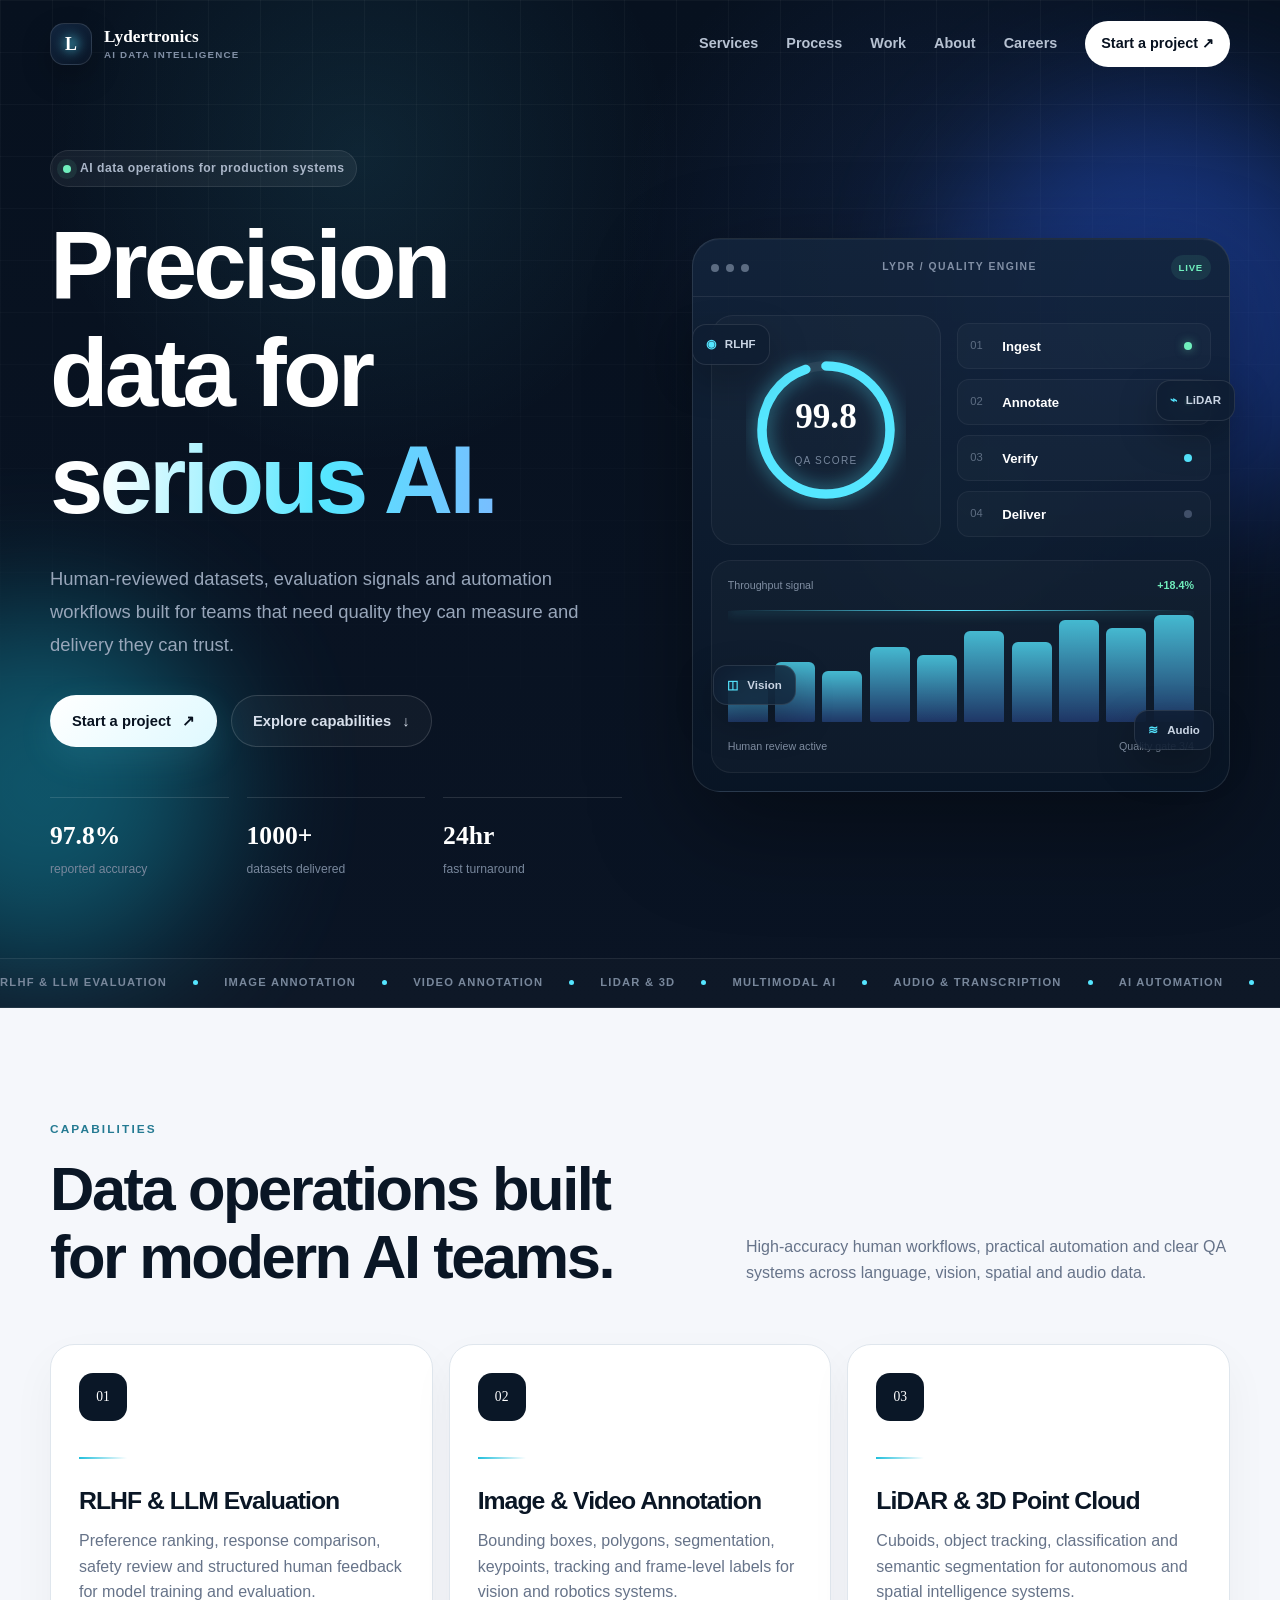
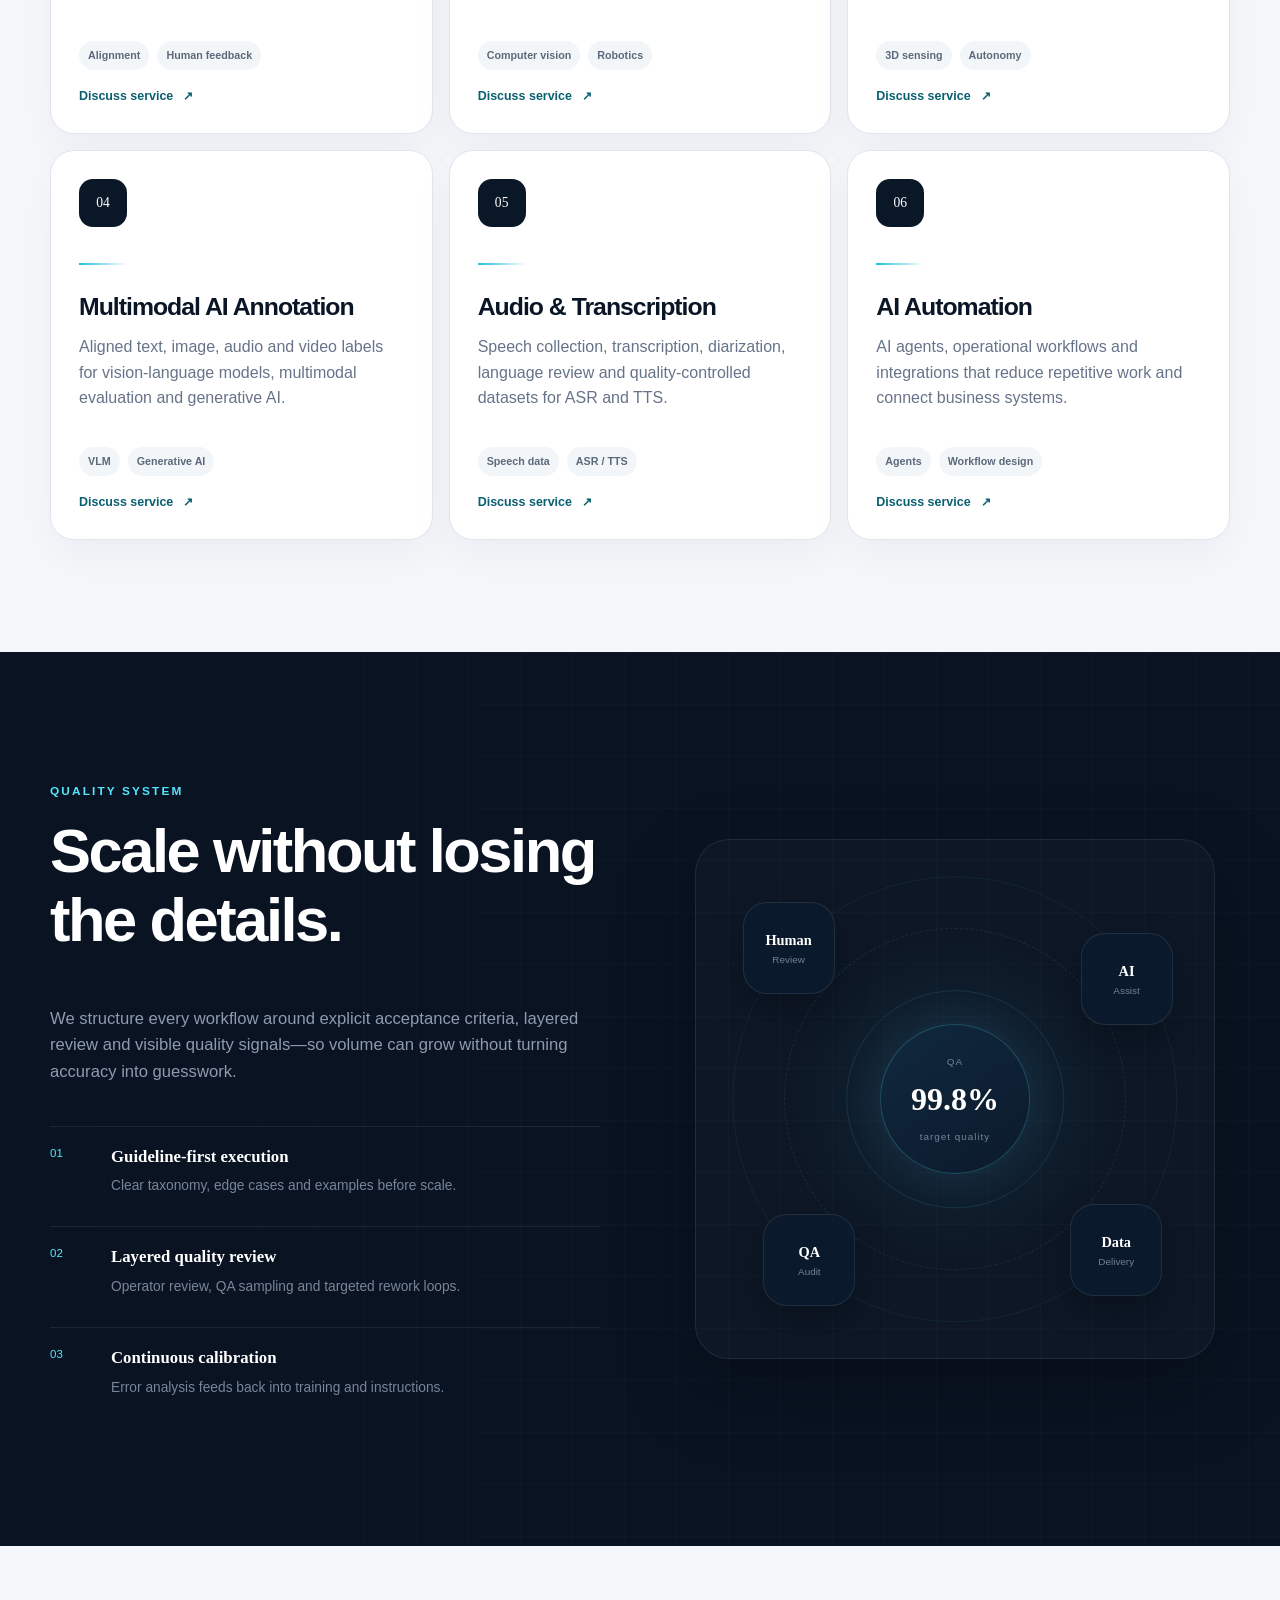
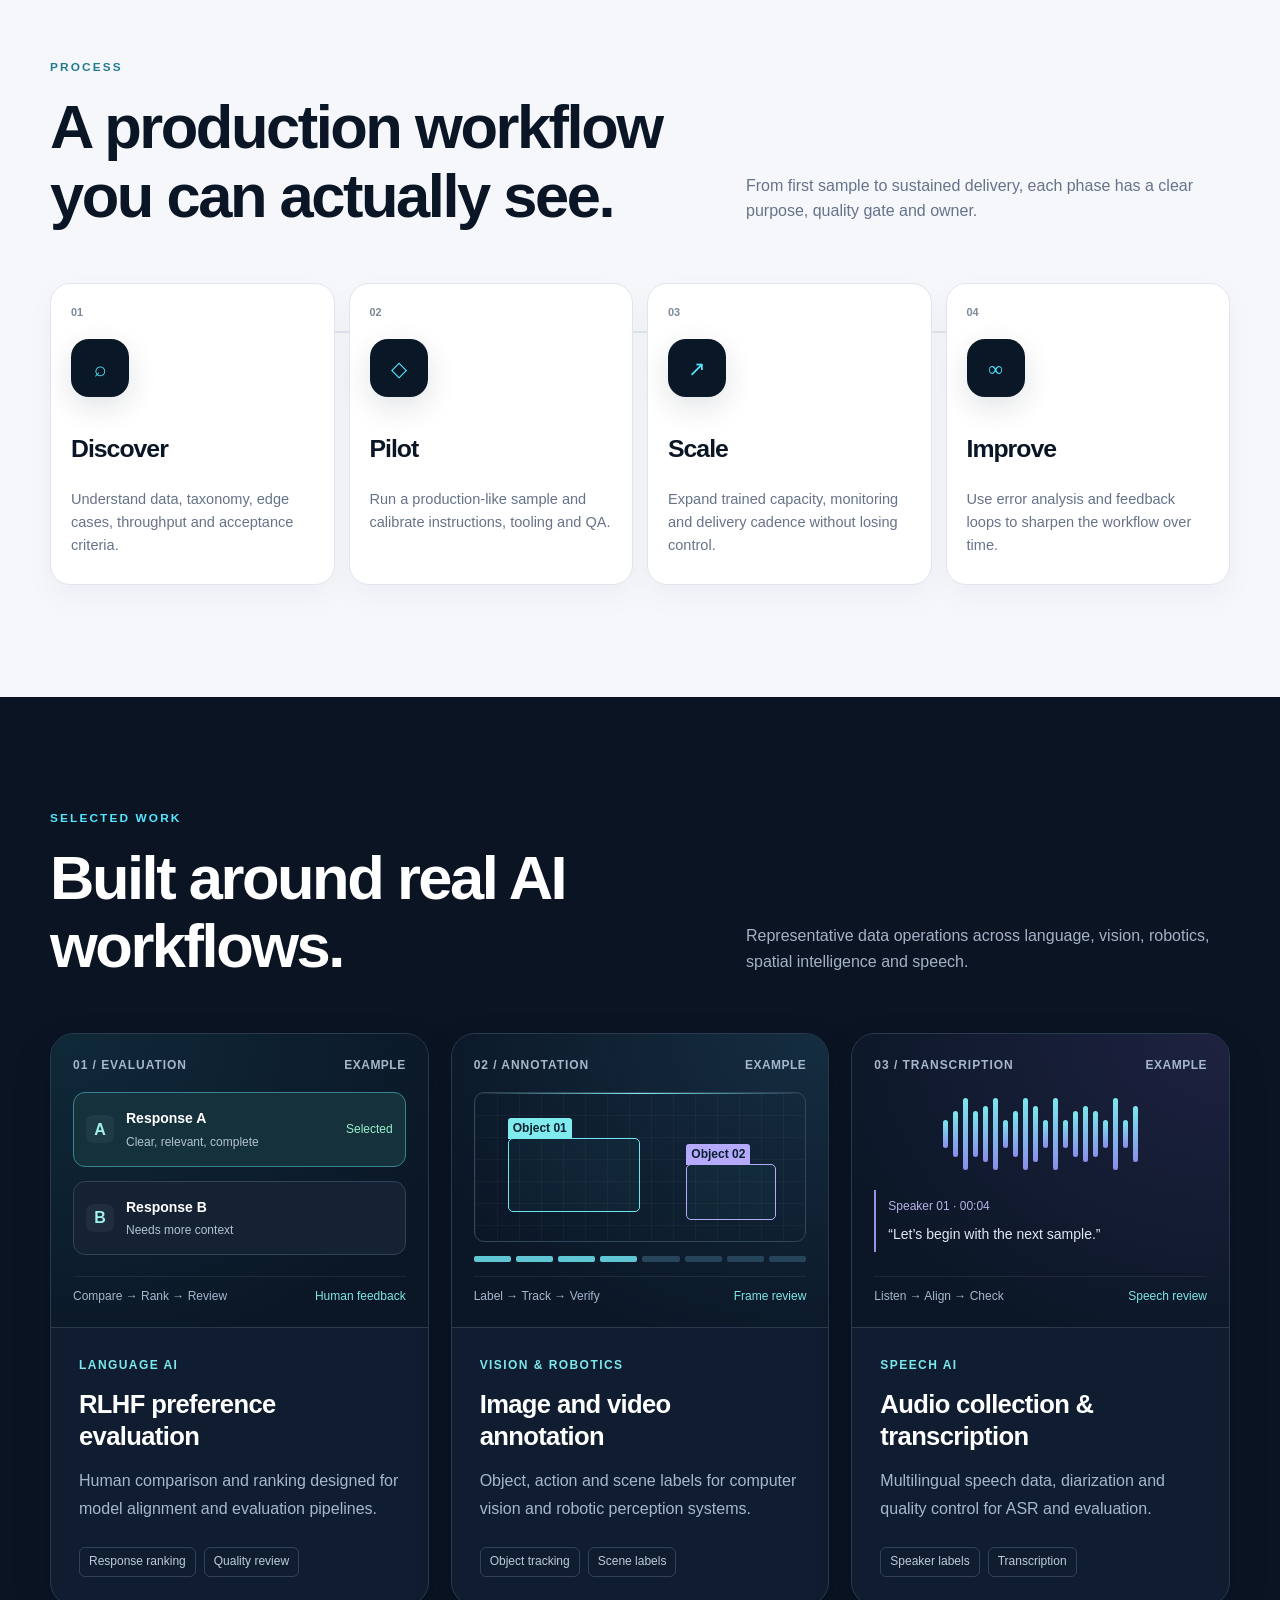
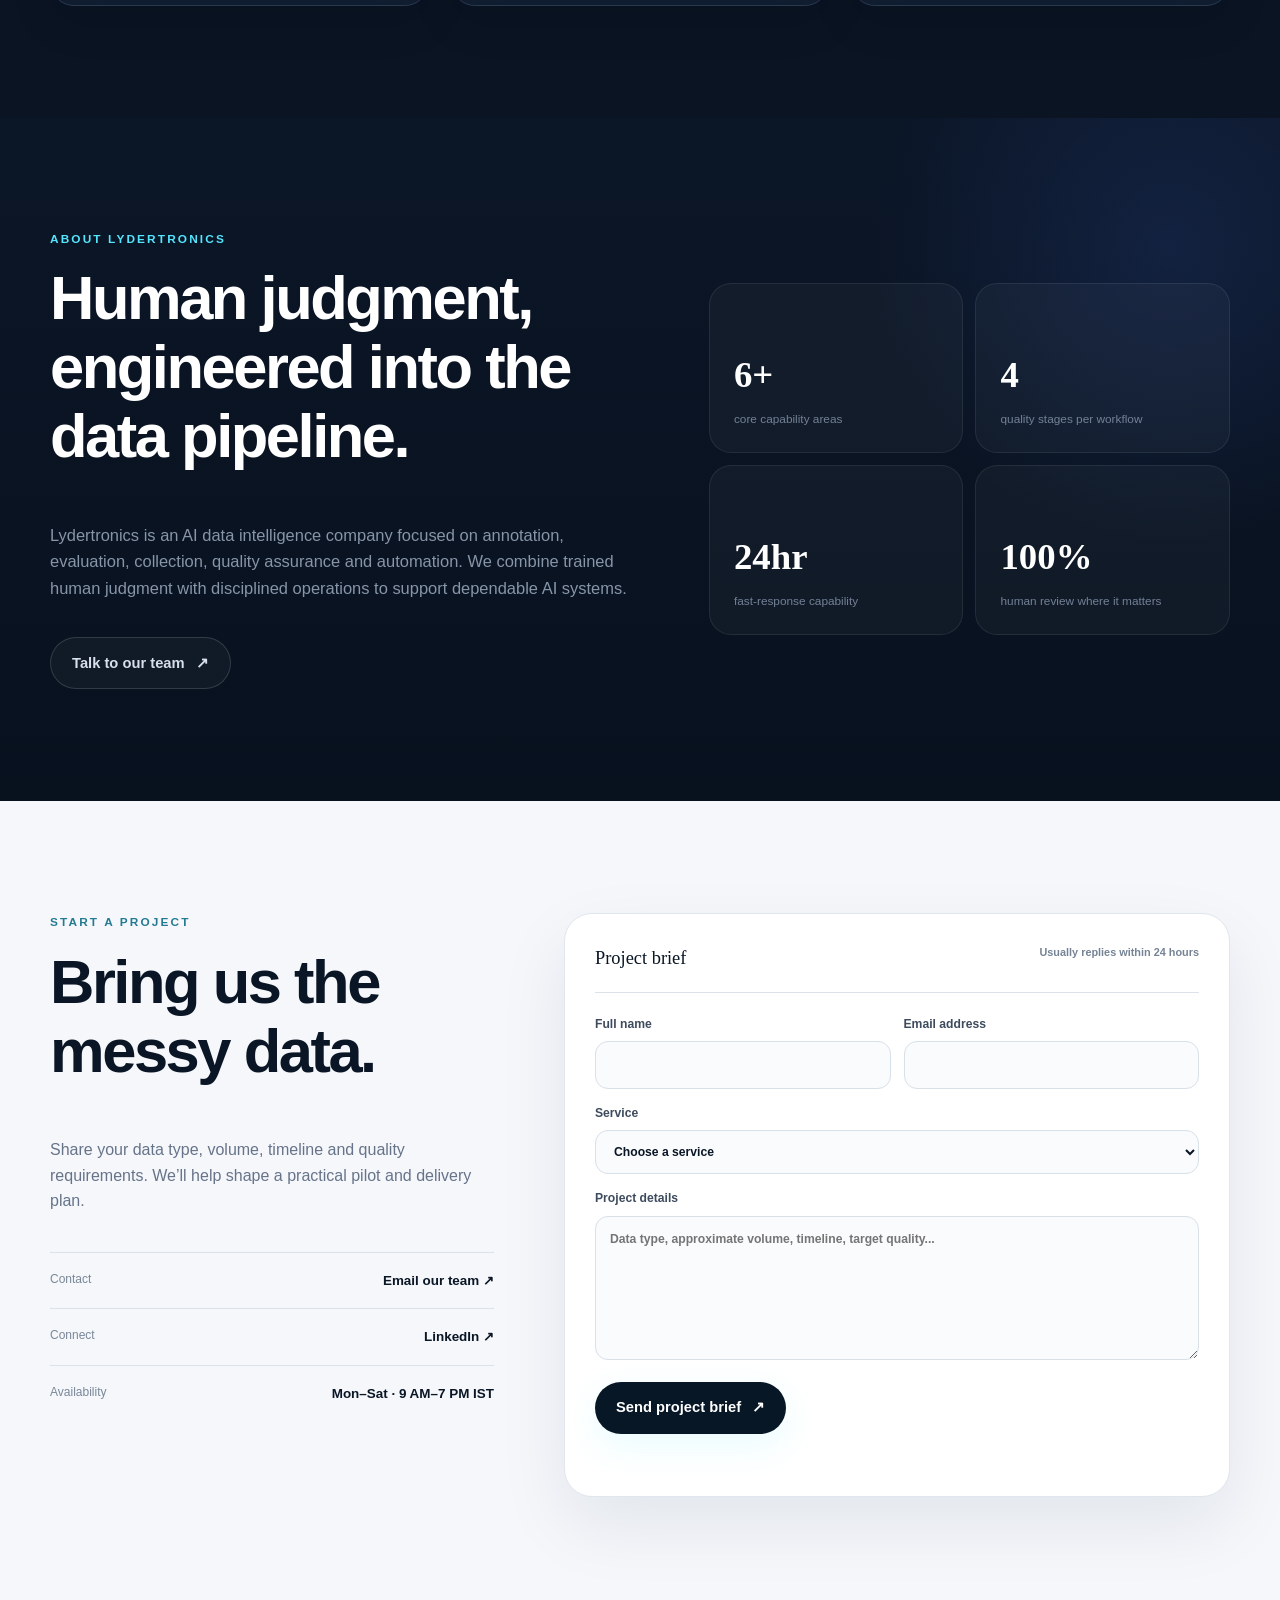
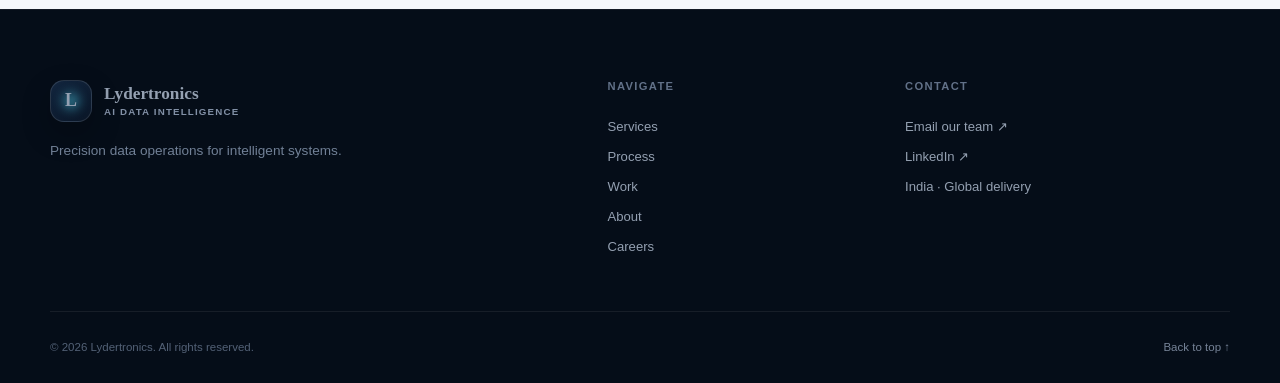
==== index.html @ decafaa6 "Refine project demonstrations, contact links, and UI motion" ====
<!DOCTYPE html>
<html lang="en">
<head>
  <meta charset="UTF-8" />
  <meta name="viewport" content="width=device-width, initial-scale=1.0" />
  <title>Lydertronics | AI Data Services & Automation</title>
  <meta name="description" content="Lydertronics delivers AI data annotation, RLHF, LiDAR, multimodal data, transcription, dataset collection and AI automation services." />
  <meta name="keywords" content="AI data annotation, RLHF, image annotation, video annotation, LiDAR annotation, multimodal AI, transcription, AI automation, Lydertronics" />
  <meta name="author" content="Lydertronics" />
  <meta name="robots" content="index, follow" />
  <meta name="theme-color" content="#07111f" />
  <link rel="canonical" href="https://lydertronicsai.com/" />
  <link rel="icon" type="image/png" href="favicon.png" />
  <link rel="stylesheet" href="style.css?v=20260906-polish" />
</head>
<body data-page="home">
  <div class="page-noise" aria-hidden="true"></div>
  <header class="site-header" id="siteHeader">
    <div class="shell nav-shell">
      <a class="brand" href="#home" aria-label="Lydertronics home">
        <span class="brand-mark"><i></i><b>L</b></span>
        <span class="brand-copy"><strong>Lydertronics</strong><small>AI Data Intelligence</small></span>
      </a>
      <button class="nav-toggle" id="navToggle" aria-label="Open navigation" aria-controls="mainNav" aria-expanded="false"><span></span><span></span></button>
      <nav class="main-nav" id="mainNav" aria-label="Primary navigation">
        <a href="#services">Services</a>
        <a href="#process">Process</a>
        <a href="#work">Work</a>
        <a href="#about">About</a>
        <a href="careers.html">Careers</a>
        <a class="nav-cta" href="#contact">Start a project <span>↗</span></a>
      </nav>
    </div>
  </header>

  <main>
    <section class="hero" id="home">
      <div class="hero-grid-bg" aria-hidden="true"></div>
      <div class="hero-orb orb-a" aria-hidden="true"></div>
      <div class="hero-orb orb-b" aria-hidden="true"></div>
      <div class="shell hero-layout">
        <div class="hero-copy reveal">
          <div class="status-pill"><span></span> AI data operations for production systems</div>
          <h1>Precision data for <em>serious AI.</em></h1>
          <p class="hero-lede">Human-reviewed datasets, evaluation signals and automation workflows built for teams that need quality they can measure and delivery they can trust.</p>
          <div class="hero-actions">
            <a class="button primary magnetic" href="#contact">Start a project <span>↗</span></a>
            <a class="button ghost" href="#services">Explore capabilities <span>↓</span></a>
          </div>
          <div class="hero-metrics">
            <div><strong data-counter="97.8" data-suffix="%">0%</strong><span>reported accuracy</span></div>
            <div><strong data-counter="1000" data-suffix="+">0+</strong><span>datasets delivered</span></div>
            <div><strong data-counter="24" data-suffix="hr">0hr</strong><span>fast turnaround</span></div>
          </div>
        </div>

        <div class="hero-stage reveal" id="heroStage" aria-label="Animated AI data workflow visualization">
          <div class="stage-glow"></div>
          <div class="data-console tilt-card">
            <div class="console-head">
              <div class="console-dots"><span></span><span></span><span></span></div>
              <span class="console-label">LYDR / QUALITY ENGINE</span>
              <span class="live-badge">LIVE</span>
            </div>
            <div class="console-body">
              <div class="quality-core">
                <div class="quality-ring">
                  <svg viewBox="0 0 120 120" aria-hidden="true">
                    <circle cx="60" cy="60" r="48" class="ring-track"></circle>
                    <circle cx="60" cy="60" r="48" class="ring-value"></circle>
                  </svg>
                  <div><strong>99.8</strong><span>QA SCORE</span></div>
                </div>
                <div class="pipeline-list">
                  <div><span>01</span><b>Ingest</b><i class="ok-dot"></i></div>
                  <div><span>02</span><b>Annotate</b><i class="ok-dot"></i></div>
                  <div><span>03</span><b>Verify</b><i class="pulse-dot"></i></div>
                  <div><span>04</span><b>Deliver</b><i></i></div>
                </div>
              </div>
              <div class="signal-panel">
                <div class="signal-top"><span>Throughput signal</span><b>+18.4%</b></div>
                <div class="signal-chart" aria-hidden="true">
                  <span style="--h:38%"></span><span style="--h:54%"></span><span style="--h:46%"></span><span style="--h:67%"></span><span style="--h:60%"></span><span style="--h:82%"></span><span style="--h:72%"></span><span style="--h:91%"></span><span style="--h:84%"></span><span style="--h:96%"></span>
                  <div class="scan-line"></div>
                </div>
                <div class="signal-foot"><span>Human review active</span><span>Quality gate 3/4</span></div>
              </div>
            </div>
          </div>
          <div class="float-chip chip-1"><span>◉</span> RLHF</div>
          <div class="float-chip chip-2"><span>⌁</span> LiDAR</div>
          <div class="float-chip chip-3"><span>◫</span> Vision</div>
          <div class="float-chip chip-4"><span>≋</span> Audio</div>
        </div>
      </div>

      <div class="ticker-wrap" aria-label="Capabilities">
        <div class="ticker-track">
          <span>RLHF & LLM Evaluation</span><i></i><span>Image Annotation</span><i></i><span>Video Annotation</span><i></i><span>LiDAR & 3D</span><i></i><span>Multimodal AI</span><i></i><span>Audio & Transcription</span><i></i><span>AI Automation</span><i></i>
          <span>RLHF & LLM Evaluation</span><i></i><span>Image Annotation</span><i></i><span>Video Annotation</span><i></i><span>LiDAR & 3D</span><i></i><span>Multimodal AI</span><i></i><span>Audio & Transcription</span><i></i><span>AI Automation</span><i></i>
        </div>
      </div>
    </section>

    <section class="section light-section" id="services">
      <div class="shell">
        <div class="section-head reveal">
          <div><p class="eyebrow">CAPABILITIES</p><h2>Data operations built for modern AI teams.</h2></div>
          <p>High-accuracy human workflows, practical automation and clear QA systems across language, vision, spatial and audio data.</p>
        </div>
        <div class="service-grid">
          <article class="service-card reveal"><div class="service-icon">01</div><div class="service-line"></div><h3>RLHF & LLM Evaluation</h3><p>Preference ranking, response comparison, safety review and structured human feedback for model training and evaluation.</p><div class="tags"><span>Alignment</span><span>Human feedback</span></div><a href="#contact" aria-label="Ask about RLHF">Discuss service <b>↗</b></a></article>
          <article class="service-card reveal"><div class="service-icon">02</div><div class="service-line"></div><h3>Image & Video Annotation</h3><p>Bounding boxes, polygons, segmentation, keypoints, tracking and frame-level labels for vision and robotics systems.</p><div class="tags"><span>Computer vision</span><span>Robotics</span></div><a href="#contact" aria-label="Ask about image and video annotation">Discuss service <b>↗</b></a></article>
          <article class="service-card reveal"><div class="service-icon">03</div><div class="service-line"></div><h3>LiDAR & 3D Point Cloud</h3><p>Cuboids, object tracking, classification and semantic segmentation for autonomous and spatial intelligence systems.</p><div class="tags"><span>3D sensing</span><span>Autonomy</span></div><a href="#contact" aria-label="Ask about LiDAR">Discuss service <b>↗</b></a></article>
          <article class="service-card reveal"><div class="service-icon">04</div><div class="service-line"></div><h3>Multimodal AI Annotation</h3><p>Aligned text, image, audio and video labels for vision-language models, multimodal evaluation and generative AI.</p><div class="tags"><span>VLM</span><span>Generative AI</span></div><a href="#contact" aria-label="Ask about multimodal AI">Discuss service <b>↗</b></a></article>
          <article class="service-card reveal"><div class="service-icon">05</div><div class="service-line"></div><h3>Audio & Transcription</h3><p>Speech collection, transcription, diarization, language review and quality-controlled datasets for ASR and TTS.</p><div class="tags"><span>Speech data</span><span>ASR / TTS</span></div><a href="#contact" aria-label="Ask about audio and transcription">Discuss service <b>↗</b></a></article>
          <article class="service-card reveal"><div class="service-icon">06</div><div class="service-line"></div><h3>AI Automation</h3><p>AI agents, operational workflows and integrations that reduce repetitive work and connect business systems.</p><div class="tags"><span>Agents</span><span>Workflow design</span></div><a href="#contact" aria-label="Ask about AI automation">Discuss service <b>↗</b></a></article>
        </div>
      </div>
    </section>

    <section class="section dark-section performance-section">
      <div class="performance-grid-bg" aria-hidden="true"></div>
      <div class="shell performance-grid">
        <div class="performance-copy reveal">
          <p class="eyebrow light">QUALITY SYSTEM</p>
          <h2>Scale without losing the details.</h2>
          <p>We structure every workflow around explicit acceptance criteria, layered review and visible quality signals—so volume can grow without turning accuracy into guesswork.</p>
          <div class="quality-points">
            <div><span>01</span><strong>Guideline-first execution</strong><p>Clear taxonomy, edge cases and examples before scale.</p></div>
            <div><span>02</span><strong>Layered quality review</strong><p>Operator review, QA sampling and targeted rework loops.</p></div>
            <div><span>03</span><strong>Continuous calibration</strong><p>Error analysis feeds back into training and instructions.</p></div>
          </div>
        </div>
        <div class="performance-visual reveal">
          <div class="orbit-ui tilt-card">
            <div class="orbit-ring ring-1"></div><div class="orbit-ring ring-2"></div><div class="orbit-ring ring-3"></div>
            <div class="orbit-core"><span>QA</span><strong>99.8%</strong><small>target quality</small></div>
            <div class="orbit-node node-a"><b>Human</b><span>Review</span></div>
            <div class="orbit-node node-b"><b>AI</b><span>Assist</span></div>
            <div class="orbit-node node-c"><b>QA</b><span>Audit</span></div>
            <div class="orbit-node node-d"><b>Data</b><span>Delivery</span></div>
          </div>
        </div>
      </div>
    </section>

    <section class="section light-section" id="process">
      <div class="shell">
        <div class="section-head reveal">
          <div><p class="eyebrow">PROCESS</p><h2>A production workflow you can actually see.</h2></div>
          <p>From first sample to sustained delivery, each phase has a clear purpose, quality gate and owner.</p>
        </div>
        <div class="process-wrap">
          <div class="process-progress" aria-hidden="true"><span id="processFill"></span></div>
          <div class="process-cards">
            <article class="process-card reveal"><span class="process-num">01</span><div class="process-icon">⌕</div><h3>Discover</h3><p>Understand data, taxonomy, edge cases, throughput and acceptance criteria.</p></article>
            <article class="process-card reveal"><span class="process-num">02</span><div class="process-icon">◇</div><h3>Pilot</h3><p>Run a production-like sample and calibrate instructions, tooling and QA.</p></article>
            <article class="process-card reveal"><span class="process-num">03</span><div class="process-icon">↗</div><h3>Scale</h3><p>Expand trained capacity, monitoring and delivery cadence without losing control.</p></article>
            <article class="process-card reveal"><span class="process-num">04</span><div class="process-icon">∞</div><h3>Improve</h3><p>Use error analysis and feedback loops to sharpen the workflow over time.</p></article>
          </div>
        </div>
      </div>
    </section>

    <section class="section work-section" id="work">
      <div class="shell">
        <div class="section-head reveal">
          <div><p class="eyebrow light">SELECTED WORK</p><h2>Built around real AI workflows.</h2></div>
          <p>Representative data operations across language, vision, robotics, spatial intelligence and speech.</p>
        </div>
        <div class="work-grid">
          <article class="work-card reveal">
            <div class="work-visual visual-rlhf" role="img" aria-label="Example evaluation comparing two model responses for clarity and relevance">
              <div class="demo-head"><span>01 / EVALUATION</span><span>EXAMPLE</span></div>
              <div class="evaluation-row"><span class="response-id">A</span><div><strong>Response A</strong><span>Clear, relevant, complete</span></div><span class="review-choice">Selected</span></div>
              <div class="evaluation-row secondary"><span class="response-id">B</span><div><strong>Response B</strong><span>Needs more context</span></div></div>
              <div class="demo-foot"><span>Compare → Rank → Review</span><span class="demo-accent">Human feedback</span></div>
            </div>
            <div class="work-copy"><span>LANGUAGE AI</span><h3>RLHF preference evaluation</h3><p>Human comparison and ranking designed for model alignment and evaluation pipelines.</p><div class="work-tags"><span>Response ranking</span><span>Quality review</span></div></div>
          </article>
          <article class="work-card reveal">
            <div class="work-visual visual-vision" role="img" aria-label="Example annotation interface with object regions, a frame timeline, and reviewed labels">
              <div class="demo-head"><span>02 / ANNOTATION</span><span>EXAMPLE</span></div>
              <div class="annotation-canvas"><div class="vision-box vb1"><span>Object 01</span></div><div class="vision-box vb2"><span>Object 02</span></div><div class="vision-scan"></div></div>
              <div class="frame-timeline" aria-hidden="true"><i></i><i></i><i></i><i></i><i></i><i></i><i></i><i></i></div>
              <div class="demo-foot"><span>Label → Track → Verify</span><span class="demo-accent">Frame review</span></div>
            </div>
            <div class="work-copy"><span>VISION &amp; ROBOTICS</span><h3>Image and video annotation</h3><p>Object, action and scene labels for computer vision and robotic perception systems.</p><div class="work-tags"><span>Object tracking</span><span>Scene labels</span></div></div>
          </article>
          <article class="work-card reveal">
            <div class="work-visual visual-audio" role="img" aria-label="Example speech waveform aligned with a speaker transcript">
              <div class="demo-head"><span>03 / TRANSCRIPTION</span><span>EXAMPLE</span></div>
              <div class="audio-bars" aria-hidden="true"><i></i><i></i><i></i><i></i><i></i><i></i><i></i><i></i><i></i><i></i><i></i><i></i><i></i><i></i><i></i><i></i><i></i><i></i><i></i><i></i></div>
              <div class="transcript-line"><span>Speaker 01 · 00:04</span><p>“Let’s begin with the next sample.”</p></div>
              <div class="demo-foot"><span>Listen → Align → Check</span><span class="demo-accent">Speech review</span></div>
            </div>
            <div class="work-copy"><span>SPEECH AI</span><h3>Audio collection &amp; transcription</h3><p>Multilingual speech data, diarization and quality control for ASR and evaluation.</p><div class="work-tags"><span>Speaker labels</span><span>Transcription</span></div></div>
          </article>
        </div>
      </div>
    </section>

    <section class="section about-section" id="about">
      <div class="about-glow" aria-hidden="true"></div>
      <div class="shell about-grid">
        <div class="about-copy reveal">
          <p class="eyebrow light">ABOUT LYDERTRONICS</p>
          <h2>Human judgment, engineered into the data pipeline.</h2>
          <p>Lydertronics is an AI data intelligence company focused on annotation, evaluation, collection, quality assurance and automation. We combine trained human judgment with disciplined operations to support dependable AI systems.</p>
          <a class="button ghost light-ghost" href="#contact">Talk to our team <span>↗</span></a>
        </div>
        <div class="about-stats reveal">
          <div><strong data-counter="6" data-suffix="+">0+</strong><span>core capability areas</span></div>
          <div><strong data-counter="4" data-suffix="">0</strong><span>quality stages per workflow</span></div>
          <div><strong data-counter="24" data-suffix="hr">0hr</strong><span>fast-response capability</span></div>
          <div><strong data-counter="100" data-suffix="%">0%</strong><span>human review where it matters</span></div>
        </div>
      </div>
    </section>

    <section class="section contact-section" id="contact">
      <div class="shell contact-grid">
        <div class="contact-copy reveal">
          <p class="eyebrow">START A PROJECT</p>
          <h2>Bring us the messy data.</h2>
          <p>Share your data type, volume, timeline and quality requirements. We’ll help shape a practical pilot and delivery plan.</p>
          <div class="contact-list">
            <a href="mailto:lydertronicsai@trainbot.in"><span>Contact</span><strong>Email our team ↗</strong></a>
            <a href="https://www.linkedin.com/company/lydertronics-ai/" target="_blank" rel="noopener noreferrer"><span>Connect</span><strong>LinkedIn ↗</strong></a>
            <div><span>Availability</span><strong>Mon–Sat · 9 AM–7 PM IST</strong></div>
          </div>
        </div>
        <form class="contact-form reveal" id="contactForm" novalidate>
          <div class="form-head"><span>Project brief</span><b>Usually replies within 24 hours</b></div>
          <div class="form-row"><label>Full name<input id="fname" name="name" type="text" autocomplete="name" required /></label><label>Email address<input id="femail" name="email" type="email" autocomplete="email" required /></label></div>
          <label>Service<select id="fservice" name="service" required><option value="">Choose a service</option><option>RLHF / LLM Evaluation</option><option>Image & Video Annotation</option><option>LiDAR & 3D Point Cloud</option><option>Multimodal AI Annotation</option><option>Audio / Transcription / Data Collection</option><option>AI Automation</option><option>Other</option></select></label>
          <label>Project details<textarea id="fmsg" name="message" rows="6" placeholder="Data type, approximate volume, timeline, target quality..." required></textarea></label>
          <button class="button primary submit-button magnetic" type="submit">Send project brief <span>↗</span></button>
          <p class="form-status" id="formStatus" role="status" aria-live="polite"></p>
        </form>
      </div>
    </section>
  </main>

  <footer class="site-footer">
    <div class="shell footer-grid">
      <div><a class="brand footer-brand" href="#home"><span class="brand-mark"><i></i><b>L</b></span><span class="brand-copy"><strong>Lydertronics</strong><small>AI Data Intelligence</small></span></a><p>Precision data operations for intelligent systems.</p></div>
      <div><h4>Navigate</h4><a href="#services">Services</a><a href="#process">Process</a><a href="#work">Work</a><a href="#about">About</a><a href="careers.html">Careers</a></div>
      <div><h4>Contact</h4><a href="mailto:lydertronicsai@trainbot.in">Email our team ↗</a><a href="https://www.linkedin.com/company/lydertronics-ai/" target="_blank" rel="noopener noreferrer">LinkedIn ↗</a><span>India · Global delivery</span></div>
    </div>
    <div class="shell footer-bottom"><span>© <span data-year></span> Lydertronics. All rights reserved.</span><a href="#home">Back to top ↑</a></div>
  </footer>

  <script src="script.js?v=20260906-polish"></script>
</body>
</html>
---- style.css ----
:root{
  --bg:#07111f;
  --bg-2:#0b1627;
  --panel:#0f1d31;
  --panel-2:#13243b;
  --paper:#f5f7fb;
  --paper-2:#eef2f7;
  --ink:#0a1625;
  --muted:#667389;
  --line:#dbe2ea;
  --white:#fff;
  --cyan:#55e6ff;
  --cyan-2:#21bfdc;
  --violet:#8c7bff;
  --green:#70efbd;
  --blue:#4a7dff;
  --bookman:"Bookman Old Style","URW Bookman","Bookman Antiqua",Georgia,serif;
  --sans:Inter,ui-sans-serif,-apple-system,BlinkMacSystemFont,"Segoe UI",Roboto,Helvetica,Arial,sans-serif;
  --radius:28px;
  --shadow:0 30px 80px rgba(1,8,20,.16);
}
*{box-sizing:border-box}
html{scroll-behavior:smooth}
body{margin:0;background:var(--bg);color:var(--white);font-family:var(--sans);line-height:1.6;-webkit-font-smoothing:antialiased;overflow-x:hidden}
a{color:inherit}button,input,select,textarea{font:inherit}.shell{width:min(1180px,calc(100% - 40px));margin:auto}.section{padding:112px 0;position:relative}.page-noise{position:fixed;inset:0;pointer-events:none;z-index:9999;opacity:.025;background-image:url("data:image/svg+xml,%3Csvg viewBox='0 0 180 180' xmlns='http://www.w3.org/2000/svg'%3E%3Cfilter id='n'%3E%3CfeTurbulence type='fractalNoise' baseFrequency='.9' numOctaves='2' stitchTiles='stitch'/%3E%3C/filter%3E%3Crect width='100%25' height='100%25' filter='url(%23n)' opacity='.55'/%3E%3C/svg%3E")}
h1,h2,h3,h4,p{margin-top:0}h1,h2,h3,h4{font-family:var(--sans);font-weight:700;letter-spacing:-.04em;line-height:1.12}h1{font-size:clamp(3.8rem,7.5vw,7.3rem)}h2{font-size:clamp(2.6rem,4.8vw,5rem)}h3{font-size:1.55rem}.eyebrow{margin:0 0 16px;color:#247a92;font-size:.74rem;font-weight:800;letter-spacing:.18em;text-transform:uppercase}.eyebrow.light{color:var(--cyan)}
.site-header{position:fixed;inset:0 0 auto;z-index:100;padding:15px 0;transition:.3s ease}.site-header.scrolled{padding:9px 0;background:rgba(5,13,25,.72);backdrop-filter:blur(20px);border-bottom:1px solid rgba(255,255,255,.08);box-shadow:0 14px 45px rgba(0,0,0,.18)}.nav-shell{min-height:58px;display:flex;align-items:center;justify-content:space-between;gap:24px}.brand{display:inline-flex;align-items:center;gap:12px;text-decoration:none}.brand-mark{position:relative;width:42px;height:42px;display:grid;place-items:center;border-radius:14px;background:linear-gradient(145deg,#12253e,#0a1627);border:1px solid rgba(255,255,255,.12);box-shadow:0 12px 30px rgba(0,0,0,.24);overflow:hidden}.brand-mark i{position:absolute;width:28px;height:28px;border-radius:50%;background:radial-gradient(circle,var(--cyan),transparent 65%);filter:blur(5px);opacity:.55}.brand-mark b{position:relative;font-family:var(--bookman);font-size:1.12rem}.brand-copy{display:flex;flex-direction:column;line-height:1}.brand-copy strong{font-family:var(--bookman);font-size:1.08rem}.brand-copy small{margin-top:5px;color:#8290a6;font-size:.61rem;font-weight:700;letter-spacing:.12em;text-transform:uppercase}.main-nav{display:flex;align-items:center;gap:28px}.main-nav a{text-decoration:none;color:#b7c2d2;font-size:.9rem;font-weight:700;transition:.2s}.main-nav a:hover{color:#fff}.main-nav .nav-cta{padding:11px 16px;border-radius:999px;background:#fff;color:#07111f}.main-nav .nav-cta:hover{background:var(--cyan);color:#07111f}.nav-toggle{display:none;border:0;background:transparent;width:44px;height:44px;padding:10px}.nav-toggle span{display:block;height:2px;background:#fff;margin:7px 0;border-radius:2px;transition:.2s}
.hero{position:relative;min-height:100vh;padding:150px 0 0;display:flex;flex-direction:column;justify-content:center;overflow:hidden;background:radial-gradient(circle at 75% 24%,rgba(74,125,255,.12),transparent 28%),radial-gradient(circle at 28% 15%,rgba(85,230,255,.09),transparent 25%),linear-gradient(180deg,#07111f 0%,#0a1424 100%)}.hero-grid-bg,.performance-grid-bg{position:absolute;inset:0;background-image:linear-gradient(rgba(255,255,255,.035) 1px,transparent 1px),linear-gradient(90deg,rgba(255,255,255,.035) 1px,transparent 1px);background-size:52px 52px;mask-image:linear-gradient(to bottom,black,transparent 82%);animation:gridDrift 22s linear infinite}.hero-orb{position:absolute;border-radius:50%;filter:blur(70px);opacity:.38;animation:orbFloat 11s ease-in-out infinite alternate}.orb-a{width:420px;height:420px;background:#2d64ff;right:-100px;top:10%}.orb-b{width:360px;height:360px;background:#18bedb;left:-140px;bottom:4%;animation-delay:-4s}.hero-layout{position:relative;z-index:2;display:grid;grid-template-columns:1.03fr .97fr;gap:70px;align-items:center}.status-pill{display:inline-flex;align-items:center;gap:9px;padding:8px 12px;border-radius:999px;background:rgba(255,255,255,.055);border:1px solid rgba(255,255,255,.09);color:#aab6c8;font-size:.76rem;font-weight:700;letter-spacing:.04em}.status-pill span{width:8px;height:8px;border-radius:50%;background:var(--green);box-shadow:0 0 0 6px rgba(112,239,189,.09);animation:pulse 1.8s infinite}.hero-copy h1{margin:24px 0 28px;max-width:820px}.hero-copy h1 em{display:block;font-style:normal;background:linear-gradient(95deg,#fff 8%,var(--cyan) 48%,#8ca6ff 95%);-webkit-background-clip:text;background-clip:text;color:transparent}.hero-lede{max-width:690px;color:#98a6ba;font-size:1.15rem;line-height:1.8}.hero-actions{display:flex;flex-wrap:wrap;gap:14px;margin-top:34px}.button{display:inline-flex;align-items:center;justify-content:center;gap:11px;min-height:52px;padding:0 21px;border-radius:999px;text-decoration:none;border:1px solid transparent;font-weight:800;font-size:.92rem;cursor:pointer;transition:transform .22s ease,background .22s ease,border-color .22s ease,color .22s ease,box-shadow .22s ease}.button:hover{transform:translateY(-2px)}.button.primary{background:linear-gradient(135deg,#fff,#dff9ff);color:#07111f;box-shadow:0 12px 35px rgba(85,230,255,.12)}.button.primary:hover{box-shadow:0 16px 42px rgba(85,230,255,.22)}.button.ghost{border-color:rgba(255,255,255,.14);color:#d7dfeb;background:rgba(255,255,255,.035)}.button.ghost:hover{border-color:rgba(85,230,255,.4);background:rgba(85,230,255,.07)}.hero-metrics{display:grid;grid-template-columns:repeat(3,1fr);gap:18px;margin-top:50px;max-width:680px}.hero-metrics div{padding-top:18px;border-top:1px solid rgba(255,255,255,.12)}.hero-metrics strong{display:block;font-family:var(--bookman);font-size:1.6rem}.hero-metrics span{display:block;color:#78879c;font-size:.76rem;margin-top:3px}.hero-stage{position:relative;min-height:560px;display:grid;place-items:center;perspective:1200px}.stage-glow{position:absolute;width:72%;aspect-ratio:1;border-radius:50%;background:radial-gradient(circle,rgba(85,230,255,.24),rgba(74,125,255,.08) 42%,transparent 68%);filter:blur(12px);animation:breath 4.5s ease-in-out infinite}.data-console{position:relative;width:min(100%,540px);border-radius:28px;background:linear-gradient(180deg,rgba(19,36,59,.92),rgba(9,21,37,.94));border:1px solid rgba(255,255,255,.1);box-shadow:0 35px 100px rgba(0,0,0,.38),inset 0 1px rgba(255,255,255,.04);overflow:hidden;transform-style:preserve-3d;transition:transform .18s ease}.console-head{height:58px;display:flex;align-items:center;padding:0 18px;border-bottom:1px solid rgba(255,255,255,.08)}.console-dots{display:flex;gap:7px}.console-dots span{width:8px;height:8px;border-radius:50%;background:#5c6c82}.console-label{margin:auto;color:#8290a6;font-size:.65rem;font-weight:800;letter-spacing:.14em}.live-badge{padding:5px 8px;border-radius:999px;background:rgba(112,239,189,.09);color:var(--green);font-size:.6rem;font-weight:800;letter-spacing:.08em}.console-body{padding:18px}.quality-core{display:grid;grid-template-columns:1fr 1.1fr;gap:16px}.quality-ring{min-height:230px;position:relative;display:grid;place-items:center;border-radius:22px;background:rgba(255,255,255,.025);border:1px solid rgba(255,255,255,.06)}.quality-ring svg{width:160px;transform:rotate(-90deg)}.quality-ring circle{fill:none;stroke-width:7}.ring-track{stroke:rgba(255,255,255,.07)}.ring-value{stroke:var(--cyan);stroke-linecap:round;stroke-dasharray:301.6;stroke-dashoffset:16;filter:drop-shadow(0 0 7px rgba(85,230,255,.55));animation:ringDraw 2.2s ease both}.quality-ring>div{position:absolute;text-align:center}.quality-ring strong{display:block;font-family:var(--bookman);font-size:2.2rem}.quality-ring span{color:#76869c;font-size:.63rem;letter-spacing:.13em}.pipeline-list{display:flex;flex-direction:column;justify-content:space-between;padding:8px 0}.pipeline-list div{display:grid;grid-template-columns:32px 1fr 14px;align-items:center;min-height:46px;padding:0 12px;border-radius:12px;background:rgba(255,255,255,.025);border:1px solid rgba(255,255,255,.05)}.pipeline-list span{color:#5d6d82;font-size:.7rem}.pipeline-list b{font-size:.82rem}.pipeline-list i{width:8px;height:8px;border-radius:50%;background:#415069}.pipeline-list .ok-dot{background:var(--green);box-shadow:0 0 10px rgba(112,239,189,.5)}.pipeline-list .pulse-dot{background:var(--cyan);box-shadow:0 0 0 0 rgba(85,230,255,.5);animation:dotPulse 1.6s infinite}.signal-panel{margin-top:15px;padding:16px;border-radius:20px;background:rgba(255,255,255,.025);border:1px solid rgba(255,255,255,.06)}.signal-top,.signal-foot{display:flex;justify-content:space-between;gap:12px;color:#7f8da1;font-size:.67rem}.signal-top b{color:var(--green)}.signal-chart{height:112px;display:flex;align-items:end;gap:7px;position:relative;margin:16px 0;overflow:hidden}.signal-chart>span{flex:1;height:var(--h);border-radius:6px 6px 2px 2px;background:linear-gradient(180deg,var(--cyan),rgba(74,125,255,.35));opacity:.78;transform-origin:bottom;animation:barGrow 1.2s ease both}.signal-chart>span:nth-child(2n){animation-delay:.08s}.signal-chart>span:nth-child(3n){animation-delay:.16s}.scan-line{position:absolute;top:0;left:0;right:0;height:1px;background:linear-gradient(90deg,transparent,var(--cyan),transparent);box-shadow:0 0 12px var(--cyan);animation:scan 3s linear infinite}.float-chip{position:absolute;z-index:3;padding:10px 13px;border-radius:14px;background:rgba(15,29,49,.78);border:1px solid rgba(255,255,255,.1);backdrop-filter:blur(16px);box-shadow:0 15px 38px rgba(0,0,0,.25);font-size:.72rem;font-weight:800;color:#c9d4e3;animation:chipFloat 4.2s ease-in-out infinite}.float-chip span{color:var(--cyan);margin-right:6px}.chip-1{left:0;top:16%}.chip-2{right:-5px;top:26%;animation-delay:-1.2s}.chip-3{left:4%;bottom:16%;animation-delay:-2.3s}.chip-4{right:3%;bottom:8%;animation-delay:-3.1s}.ticker-wrap{position:relative;z-index:2;margin-top:78px;border-top:1px solid rgba(255,255,255,.08);border-bottom:1px solid rgba(255,255,255,.08);overflow:hidden;background:rgba(255,255,255,.015)}.ticker-track{width:max-content;display:flex;align-items:center;gap:26px;padding:15px 0;animation:ticker 28s linear infinite;color:#78879b;font-size:.7rem;font-weight:800;letter-spacing:.11em;text-transform:uppercase}.ticker-track i{width:5px;height:5px;border-radius:50%;background:var(--cyan)}
.light-section{background:var(--paper);color:var(--ink)}.section-head{display:grid;grid-template-columns:1.12fr .88fr;gap:80px;align-items:end;margin-bottom:52px}.section-head h2{margin-bottom:0;max-width:780px}.section-head>p{max-width:520px;justify-self:end;color:var(--muted);margin-bottom:7px;font-size:1rem}.service-grid{display:grid;grid-template-columns:repeat(3,1fr);gap:16px}.service-card{position:relative;min-height:360px;padding:28px;border-radius:24px;background:#fff;border:1px solid #dfe6ed;box-shadow:0 18px 45px rgba(16,31,49,.045);overflow:hidden;transition:transform .3s ease,box-shadow .3s ease,border-color .3s ease}.service-card:before{content:"";position:absolute;width:180px;height:180px;border-radius:50%;background:radial-gradient(circle,rgba(85,230,255,.22),transparent 67%);right:-90px;top:-90px;opacity:0;transition:.3s}.service-card:hover{transform:translateY(-8px);border-color:#b9d9e2;box-shadow:0 26px 60px rgba(16,31,49,.10)}.service-card:hover:before{opacity:1}.service-icon{width:48px;height:48px;border-radius:14px;display:grid;place-items:center;background:#0a1727;color:#fff;font-family:var(--bookman);font-size:.85rem}.service-line{width:48px;height:2px;background:linear-gradient(90deg,var(--cyan-2),transparent);margin:36px 0 28px}.service-card h3{margin-bottom:13px}.service-card p{color:var(--muted);min-height:110px}.tags{display:flex;gap:8px;flex-wrap:wrap;margin-top:22px}.tags span{padding:6px 9px;border-radius:999px;background:#f3f6f9;color:#5c697b;font-size:.67rem;font-weight:700}.service-card>a{position:absolute;left:28px;bottom:25px;text-decoration:none;color:#0a6071;font-size:.78rem;font-weight:800}.service-card>a b{margin-left:5px}
.dark-section{background:#091322;overflow:hidden}.performance-section{padding:130px 0}.performance-grid-bg{opacity:.55;mask-image:linear-gradient(90deg,transparent,black 45%,black 100%)}.performance-grid{position:relative;z-index:2;display:grid;grid-template-columns:1fr 1fr;gap:80px;align-items:center}.performance-copy>p:not(.eyebrow){color:#8e9bb0;max-width:620px;font-size:1.04rem}.quality-points{margin-top:40px;display:grid;gap:12px}.quality-points>div{display:grid;grid-template-columns:45px 1fr;column-gap:16px;padding:17px 0;border-top:1px solid rgba(255,255,255,.08)}.quality-points span{grid-row:1/3;color:var(--cyan);font-size:.72rem}.quality-points strong{font-family:var(--bookman);font-size:1.05rem}.quality-points p{margin:5px 0 0;color:#78869a;font-size:.86rem}.performance-visual{min-height:560px;display:grid;place-items:center;perspective:1000px}.orbit-ui{position:relative;width:min(100%,520px);aspect-ratio:1;border-radius:34px;background:radial-gradient(circle at center,rgba(85,230,255,.07),transparent 45%),rgba(255,255,255,.018);border:1px solid rgba(255,255,255,.08);box-shadow:0 30px 80px rgba(0,0,0,.28);overflow:hidden;transition:transform .18s ease}.orbit-ring{position:absolute;border:1px solid rgba(85,230,255,.12);border-radius:50%;inset:50%;transform:translate(-50%,-50%)}.ring-1{width:42%;height:42%;animation:spin 18s linear infinite}.ring-2{width:66%;height:66%;border-style:dashed;animation:spinReverse 24s linear infinite}.ring-3{width:86%;height:86%;opacity:.55;animation:spin 30s linear infinite}.orbit-core{position:absolute;inset:50% auto auto 50%;transform:translate(-50%,-50%);width:150px;height:150px;border-radius:50%;display:flex;flex-direction:column;align-items:center;justify-content:center;background:linear-gradient(145deg,#10283d,#0c1a2c);border:1px solid rgba(85,230,255,.22);box-shadow:0 0 50px rgba(85,230,255,.12)}.orbit-core span,.orbit-core small{color:#74849a;font-size:.62rem;letter-spacing:.1em}.orbit-core strong{font-family:var(--bookman);font-size:2rem;margin:4px 0}.orbit-node{position:absolute;width:92px;height:92px;border-radius:24px;display:flex;flex-direction:column;justify-content:center;align-items:center;background:rgba(12,27,46,.88);border:1px solid rgba(255,255,255,.09);box-shadow:0 15px 35px rgba(0,0,0,.25);animation:nodeFloat 5s ease-in-out infinite}.orbit-node b{font-family:var(--bookman);font-size:.9rem}.orbit-node span{color:#718096;font-size:.62rem}.node-a{left:9%;top:12%}.node-b{right:8%;top:18%;animation-delay:-1.3s}.node-c{left:13%;bottom:10%;animation-delay:-2.2s}.node-d{right:10%;bottom:12%;animation-delay:-3.1s}
.process-wrap{position:relative}.process-progress{position:absolute;left:0;right:0;top:48px;height:2px;background:#dfe6ed}.process-progress span{display:block;width:100%;height:100%;transform:scaleX(0);transform-origin:left;background:linear-gradient(90deg,#1e9bb1,#69dced,#597eff);transition:transform .12s linear}.process-cards{position:relative;display:grid;grid-template-columns:repeat(4,1fr);gap:14px}.process-card{padding:20px 20px 26px;border-radius:20px;background:#fff;border:1px solid #dfe6ed;box-shadow:0 12px 30px rgba(16,31,49,.04)}.process-num{display:block;color:#7c8999;font-size:.68rem;font-weight:800}.process-icon{width:58px;height:58px;margin:18px 0 38px;border-radius:18px;display:grid;place-items:center;background:#091726;color:var(--cyan);font-family:var(--bookman);font-size:1.3rem;box-shadow:0 10px 30px rgba(9,23,38,.12)}.process-card p{color:var(--muted);margin-bottom:0;font-size:.91rem}

/* Project demonstrations use a shared frame and readable, flow-based content. */
.work-section{background:#0a1423;color:#fff}
.work-section .section-head>p{color:#a4b2c6}
.work-grid{display:grid;grid-template-columns:repeat(3,minmax(0,1fr));gap:22px;align-items:stretch}
.work-card{min-width:0;display:flex;flex-direction:column;border-radius:24px;overflow:hidden;background:#101d30;border:1px solid #29394e;box-shadow:0 16px 40px #0002;transition:transform .3s ease,border-color .3s ease}
.work-visual{min-width:0;min-height:294px;padding:22px;position:relative;display:flex;flex-direction:column;gap:14px;overflow:hidden;border-bottom:1px solid #29394e;background:radial-gradient(ellipse at top left,#16445466,transparent 80%),#0b1727}
.visual-vision{background:radial-gradient(ellipse at top right,#244f6766,transparent 80%),#0b1727}
.visual-audio{background:radial-gradient(ellipse at top right,#3a326666,transparent 80%),#0b1727}
.demo-head,.demo-foot{display:flex;flex-wrap:wrap;align-items:center;justify-content:space-between;gap:8px;color:#a6b7cc;font-size:.75rem;line-height:1.5}
.demo-head{font-weight:700;letter-spacing:.08em;margin-bottom:4px}
.demo-head>span:last-child{font-size:.75rem;letter-spacing:.04em;color:#a6b7cc}
.demo-foot{margin-top:auto;padding-top:10px;font-size:.75rem;border-top:1px solid #ffffff12}
.demo-accent{color:#7ce5e7}
.evaluation-row{display:flex;align-items:center;flex-wrap:wrap;gap:12px;padding:14px 12px;background:#14313c;border:1px solid #398391;border-radius:12px}
.evaluation-row.secondary{background:#152234;border-color:#314258}
.response-id{display:grid;place-items:center;width:28px;height:28px;border-radius:7px;background:#ffffff0d;font-weight:700;color:#a1f1ee}
.evaluation-row>div{flex:1;min-width:120px;display:grid;gap:3px}
.evaluation-row strong{font-size:.875rem;font-weight:600}
.evaluation-row div>span{font-size:.75rem;color:#b3c2d4}
.review-choice{font-size:.75rem;color:#9befcc}
.annotation-canvas{position:relative;min-height:140px;flex:1;background-image:linear-gradient(#ffffff08 1px,transparent 1px),linear-gradient(90deg,#ffffff08 1px,transparent 1px);background-size:22px 22px;border:1px solid #31465a;border-radius:10px;overflow:hidden}
.vision-box{position:absolute;border:1px solid #6ce6ec;border-radius:5px;background:#55e6ff08}
.vision-box span{position:absolute;left:-1px;top:-21px;white-space:nowrap;background:#80ebef;color:#08202c;padding:1px 5px;font-size:.75rem;font-weight:600;line-height:1.6;border-radius:3px 3px 0 0}
.vb1{width:40%;height:50%;left:10%;top:30%}.vb2{width:27%;height:38%;right:9%;top:48%;border-color:#b6aaff}.vb2 span{background:#b6aaff}
.vision-scan{position:absolute;top:0;left:0;right:0;height:1px;background:linear-gradient(90deg,transparent,#80ebef,transparent);animation:scanVision 4s ease-in-out infinite}
.frame-timeline{display:flex;gap:5px}.frame-timeline i{flex:1;height:6px;background:#26445a;border-radius:2px}.frame-timeline i:nth-child(-n+4){background:#61c6d4}
.audio-bars{display:flex;align-items:center;justify-content:center;gap:5px;height:84px;flex:none}
.audio-bars i{display:block;width:5px;height:28px;border-radius:4px;background:linear-gradient(#7ae8ec,#8a8deb);animation:audio 1.8s ease-in-out infinite alternate}
.audio-bars i:nth-child(2n){height:46px;animation-delay:-.3s}.audio-bars i:nth-child(3n){height:72px;animation-delay:-.7s}.audio-bars i:nth-child(5n){height:56px;animation-delay:-1.1s}
.transcript-line{border-left:2px solid #9b94e5;padding:2px 0 2px 12px}.transcript-line span{font-size:.75rem;color:#b7b3e5}.transcript-line p{font-size:.875rem;line-height:1.6;margin:5px 0;color:#e1e7f2}
.work-copy{display:flex;flex:1;flex-direction:column;padding:28px}
.work-copy>span{color:#7ae8ec;font-size:.75rem;font-weight:700;letter-spacing:.12em}
.work-copy h3{font-size:clamp(1.4rem,2vw,1.65rem);line-height:1.25;letter-spacing:-.025em;margin:14px 0}
.work-copy p{color:#a8b7cb;margin:0 0 24px;line-height:1.75}
.work-tags{display:flex;flex-wrap:wrap;gap:8px;margin-top:auto}.work-tags span{font-size:.75rem;color:#bccbdb;padding:4px 9px;border:1px solid #334155;border-radius:6px}
.about-section{background:linear-gradient(180deg,#0b1627,#08111e);overflow:hidden}.about-glow{position:absolute;width:620px;height:620px;border-radius:50%;background:radial-gradient(circle,rgba(74,125,255,.12),transparent 68%);right:-200px;top:-180px}.about-grid{position:relative;z-index:2;display:grid;grid-template-columns:1fr .9fr;gap:80px;align-items:center}.about-copy p:not(.eyebrow){color:#8795a8;max-width:690px;font-size:1.03rem}.light-ghost{margin-top:20px}.about-stats{display:grid;grid-template-columns:1fr 1fr;gap:12px}.about-stats div{min-height:170px;padding:24px;border-radius:22px;background:rgba(255,255,255,.035);border:1px solid rgba(255,255,255,.08);display:flex;flex-direction:column;justify-content:flex-end}.about-stats strong{font-family:var(--bookman);font-size:2.3rem;color:#fff}.about-stats span{color:#738196;font-size:.74rem;margin-top:5px}
.contact-section{background:var(--paper);color:var(--ink)}.contact-grid{display:grid;grid-template-columns:.8fr 1.2fr;gap:70px;align-items:start}.contact-copy>p:not(.eyebrow){color:var(--muted);max-width:520px}.contact-list{margin-top:38px;display:grid}.contact-list>a,.contact-list>div{display:flex;justify-content:space-between;gap:18px;padding:17px 0;border-top:1px solid var(--line);text-decoration:none}.contact-list span{color:#7a8798;font-size:.75rem}.contact-list strong{font-size:.84rem}.contact-form,.application-form{padding:30px;border-radius:28px;background:#fff;border:1px solid #dfe6ed;box-shadow:0 28px 70px rgba(16,31,49,.08)}.form-head{display:flex;justify-content:space-between;gap:14px;padding-bottom:18px;margin-bottom:22px;border-bottom:1px solid var(--line)}.form-head span{font-family:var(--bookman);font-size:1.15rem}.form-head b{color:#758395;font-size:.68rem}.contact-form label,.application-form label{display:block;margin-bottom:15px;color:#3d4b5d;font-size:.76rem;font-weight:800}.form-row{display:grid;grid-template-columns:1fr 1fr;gap:13px}.contact-form input,.contact-form select,.contact-form textarea,.application-form input,.application-form select,.application-form textarea{width:100%;margin-top:7px;padding:13px 14px;border-radius:13px;border:1px solid #d8e0e8;background:#f9fbfd;color:var(--ink);outline:none;transition:.2s}.contact-form input:focus,.contact-form select:focus,.contact-form textarea:focus,.application-form input:focus,.application-form select:focus,.application-form textarea:focus{border-color:#60bfd0;box-shadow:0 0 0 4px rgba(85,230,255,.12);background:#fff}.contact-form textarea,.application-form textarea{resize:vertical}.submit-button{border:0;background:#081726!important;color:#fff!important}.submit-button:disabled{opacity:.6;cursor:not-allowed}.form-status{min-height:20px;margin:12px 0 0;font-size:.78rem}.form-status.success{color:#13704e}.form-status.error{color:#a33848}
.site-footer{padding:70px 0 26px;background:#050d18;border-top:1px solid rgba(255,255,255,.06)}.footer-grid{display:grid;grid-template-columns:1.5fr .7fr 1fr;gap:70px}.footer-brand+p{color:#718096;max-width:330px;font-size:.85rem;margin-top:18px}.site-footer h4{font-family:var(--sans);font-size:.7rem;letter-spacing:.12em;text-transform:uppercase;color:#627188}.site-footer .footer-grid>div:not(:first-child){display:flex;flex-direction:column;gap:9px}.site-footer .footer-grid a,.site-footer .footer-grid span{color:#94a0b1;text-decoration:none;font-size:.82rem}.site-footer .footer-grid a:hover{color:#fff}.footer-bottom{display:flex;justify-content:space-between;gap:20px;padding-top:26px;margin-top:54px;border-top:1px solid rgba(255,255,255,.07);color:#536176;font-size:.72rem}.footer-bottom a{text-decoration:none;color:#768397}
.inner-page{background:var(--paper);color:var(--ink)}.page-hero{position:relative;padding:170px 0 100px;background:linear-gradient(180deg,#081321 0%,#0d1b2e 100%);color:#fff;overflow:hidden}.page-hero:before{content:"";position:absolute;width:600px;height:600px;border-radius:50%;background:radial-gradient(circle,rgba(85,230,255,.16),transparent 68%);right:-140px;top:-220px;animation:orbFloat 10s ease-in-out infinite alternate}.page-hero:after{content:"";position:absolute;inset:0;background-image:linear-gradient(rgba(255,255,255,.03) 1px,transparent 1px),linear-gradient(90deg,rgba(255,255,255,.03) 1px,transparent 1px);background-size:52px 52px;mask-image:linear-gradient(to bottom,black,transparent)}.page-hero-grid{position:relative;z-index:2;display:grid;grid-template-columns:1.1fr .9fr;gap:80px;align-items:end}.page-hero h1{font-size:clamp(3.5rem,6.5vw,6.5rem);margin-bottom:24px}.page-hero h1 em{font-style:normal;color:var(--cyan)}.page-hero p{color:#93a1b5;max-width:720px;font-size:1.04rem}.page-note{padding:28px;border-radius:24px;background:rgba(255,255,255,.045);border:1px solid rgba(255,255,255,.1);backdrop-filter:blur(12px)}.page-note strong{font-family:var(--bookman);font-size:1.15rem}.page-note p{font-size:.9rem;margin:12px 0 0}.role-grid{display:grid;grid-template-columns:repeat(3,1fr);gap:15px}.role-card{padding:26px;border-radius:22px;background:#fff;border:1px solid #dfe6ed;box-shadow:0 14px 38px rgba(16,31,49,.045);transition:.25s}.role-card:hover{transform:translateY(-6px);box-shadow:0 22px 50px rgba(16,31,49,.09)}.role-card>span{color:#1c8092;font-size:.66rem;font-weight:800;letter-spacing:.12em}.role-card h3{margin:38px 0 12px}.role-card p{color:var(--muted);margin-bottom:0;font-size:.9rem}.apply-section{background:#0a1423;color:#fff}.apply-grid{display:grid;grid-template-columns:.78fr 1.22fr;gap:70px;align-items:start}.apply-copy{position:sticky;top:110px}.apply-copy>p:not(.eyebrow){color:#8795a8}.apply-copy ul{padding-left:18px;color:#8290a4}.apply-copy li{margin-bottom:10px}.application-form{background:#fff;color:var(--ink)}.form-note{color:#7b8797;font-size:.72rem}
.reveal{opacity:1;transform:none;transition:opacity .75s cubic-bezier(.2,.65,.25,1),transform .75s cubic-bezier(.2,.65,.25,1)}.reveal.reveal-pending{opacity:0;transform:translateY(20px)}.reveal.visible{opacity:1;transform:none}.service-card.reveal:nth-child(2),.process-card.reveal:nth-child(2),.role-card.reveal:nth-child(2){transition-delay:.08s}.service-card.reveal:nth-child(3),.process-card.reveal:nth-child(3),.role-card.reveal:nth-child(3){transition-delay:.14s}.service-card.reveal:nth-child(4),.process-card.reveal:nth-child(4),.role-card.reveal:nth-child(4){transition-delay:.2s}.service-card.reveal:nth-child(5),.role-card.reveal:nth-child(5){transition-delay:.26s}.service-card.reveal:nth-child(6),.role-card.reveal:nth-child(6){transition-delay:.32s}
@keyframes gridDrift{to{transform:translate3d(0,26px,0)}}@keyframes orbFloat{to{transform:translate3d(50px,36px,0) scale(1.08)}}@keyframes pulse{50%{box-shadow:0 0 0 10px rgba(112,239,189,0)}}@keyframes breath{50%{transform:scale(1.06);opacity:.72}}@keyframes ringDraw{from{stroke-dashoffset:301.6}}@keyframes dotPulse{70%{box-shadow:0 0 0 9px rgba(85,230,255,0)}}@keyframes barGrow{from{transform:scaleY(.12);opacity:.2}}@keyframes scan{from{transform:translateY(0)}to{transform:translateY(130px)}}@keyframes chipFloat{50%{transform:translateY(-10px)}}@keyframes ticker{to{transform:translateX(-50%)}}@keyframes spin{to{transform:translate(-50%,-50%) rotate(360deg)}}@keyframes spinReverse{to{transform:translate(-50%,-50%) rotate(-360deg)}}@keyframes nodeFloat{50%{transform:translateY(-9px)}}@keyframes scanVision{0%,100%{transform:translateY(20px);opacity:.3}50%{transform:translateY(125px);opacity:.8}}@keyframes audio{to{transform:scaleY(.48);opacity:.6}}
@media(max-width:1020px){.hero-layout,.performance-grid,.about-grid,.contact-grid,.page-hero-grid,.apply-grid{grid-template-columns:1fr}.hero-stage{min-height:520px}.service-grid,.role-grid{grid-template-columns:1fr 1fr}.process-cards{grid-template-columns:1fr 1fr}.process-progress{display:none}.work-grid{grid-template-columns:1fr}.work-card{display:grid;grid-template-columns:minmax(0,.9fr) minmax(0,1.1fr)}.section-head{grid-template-columns:1fr;gap:18px}.section-head>p{justify-self:start}.about-stats{max-width:680px}.apply-copy{position:static}.page-note{max-width:680px}.footer-grid{grid-template-columns:1.2fr .8fr 1fr}}
@media(max-width:780px){.section{padding:82px 0}.site-header{padding:10px 0}.nav-toggle{display:block}.main-nav{position:absolute;top:70px;left:20px;right:20px;display:none;flex-direction:column;align-items:stretch;gap:0;padding:10px;border-radius:20px;background:rgba(8,19,33,.96);border:1px solid rgba(255,255,255,.09);box-shadow:0 25px 55px rgba(0,0,0,.3);backdrop-filter:blur(20px)}.main-nav.open{display:flex}.main-nav a{padding:13px 12px}.main-nav .nav-cta{text-align:center;margin-top:4px}.hero{padding-top:125px}.hero-layout{gap:35px}.hero-metrics{grid-template-columns:1fr 1fr}.hero-stage{min-height:460px}.float-chip{font-size:.65rem}.quality-core{grid-template-columns:1fr}.pipeline-list{gap:7px}.console-body{padding:13px}.quality-ring{min-height:185px}.service-grid,.role-grid,.process-cards,.about-stats{grid-template-columns:1fr}.service-card{min-height:auto;padding-bottom:72px}.work-card{display:block}.work-visual{min-height:294px;height:auto}.footer-grid{grid-template-columns:1fr;gap:35px}.footer-bottom{flex-direction:column}.page-hero{padding-top:130px}.form-row{grid-template-columns:1fr}.contact-form,.application-form{padding:22px}.form-head{flex-direction:column}.ticker-wrap{margin-top:45px}}
@media(max-width:520px){.shell{width:min(100% - 28px,1180px)}h1{font-size:clamp(3rem,16vw,4.7rem)}h2{font-size:clamp(2.25rem,11vw,3.5rem)}.brand-copy small{display:none}.hero-metrics{grid-template-columns:1fr}.hero-stage{min-height:400px}.data-console{border-radius:22px}.quality-ring svg{width:135px}.quality-ring strong{font-size:1.8rem}.float-chip{display:none}.orbit-ui{border-radius:24px}.orbit-node{width:78px;height:78px}.orbit-core{width:125px;height:125px}.node-a{left:5%;top:7%}.node-b{right:4%;top:13%}.node-c{left:8%;bottom:7%}.node-d{right:5%;bottom:9%}.performance-visual{min-height:430px}.contact-list>a,.contact-list>div{flex-direction:column;gap:3px}.page-hero h1{font-size:clamp(3rem,15vw,4.8rem)}}
@media(prefers-reduced-motion:reduce){html{scroll-behavior:auto}*,*:before,*:after{animation:none!important;transition:none!important}.reveal{opacity:1;transform:none}.ticker-track{transform:none}}

/* DESKTOP SERVICE CARD FOOTER FIX */
@media (min-width: 781px) {
  .service-card {
    display: flex;
    flex-direction: column;
    min-height: 390px;
  }
  .service-card p {
    min-height: 0;
    margin-bottom: 0;
  }
  .service-card .tags {
    margin-top: auto;
    padding-top: 26px;
  }
  .service-card > a {
    position: static;
    left: auto;
    bottom: auto;
    display: inline-flex;
    align-items: center;
    gap: 5px;
    align-self: flex-start;
    margin-top: 16px;
    line-height: 1.35;
  }
}

/* Small, compositor-friendly interactions; no pointer-following layout work. */
a:focus-visible,button:focus-visible{outline:3px solid #21bfdc;outline-offset:5px}
section[id]{scroll-margin-top:100px}
.site-header{transition:background .25s ease,box-shadow .25s ease,padding .25s ease}
.hero-grid-bg,.performance-grid-bg{animation:none}
.page-noise{display:none}
.service-card{display:flex;flex-direction:column}.service-card p{min-height:0}.service-card .tags{margin-top:auto;padding-top:20px}.service-card>a{position:static;align-self:flex-start;margin-top:18px}
.main-nav a{transition:color .2s ease,background .2s ease}
.motion-paused *, .motion-paused::before, .motion-paused::after{animation-play-state:paused!important}
@media(hover:hover) and (pointer:fine){
  .work-card:hover{transform:translateY(-5px);border-color:#4d8292}
  .work-card.reveal.visible:hover{transform:translateY(-5px)}
  .tilt-card:hover{transform:translateY(-3px)}
  .button:hover span{transform:translate(2px,-2px)}
  .button span{display:inline-block;transition:transform .2s ease}
}
@media(max-width:1020px) and (min-width:781px){.work-visual{border-bottom:0;border-right:1px solid #29394e}.work-copy{justify-content:center}}
@media(max-width:780px){.work-grid{gap:24px}.work-copy{padding:24px}.service-card{padding-bottom:28px}}
@media(prefers-reduced-motion:reduce){.reveal.reveal-pending{opacity:1;transform:none}.work-card:hover,.work-card.reveal.visible:hover,.tilt-card:hover{transform:none}}
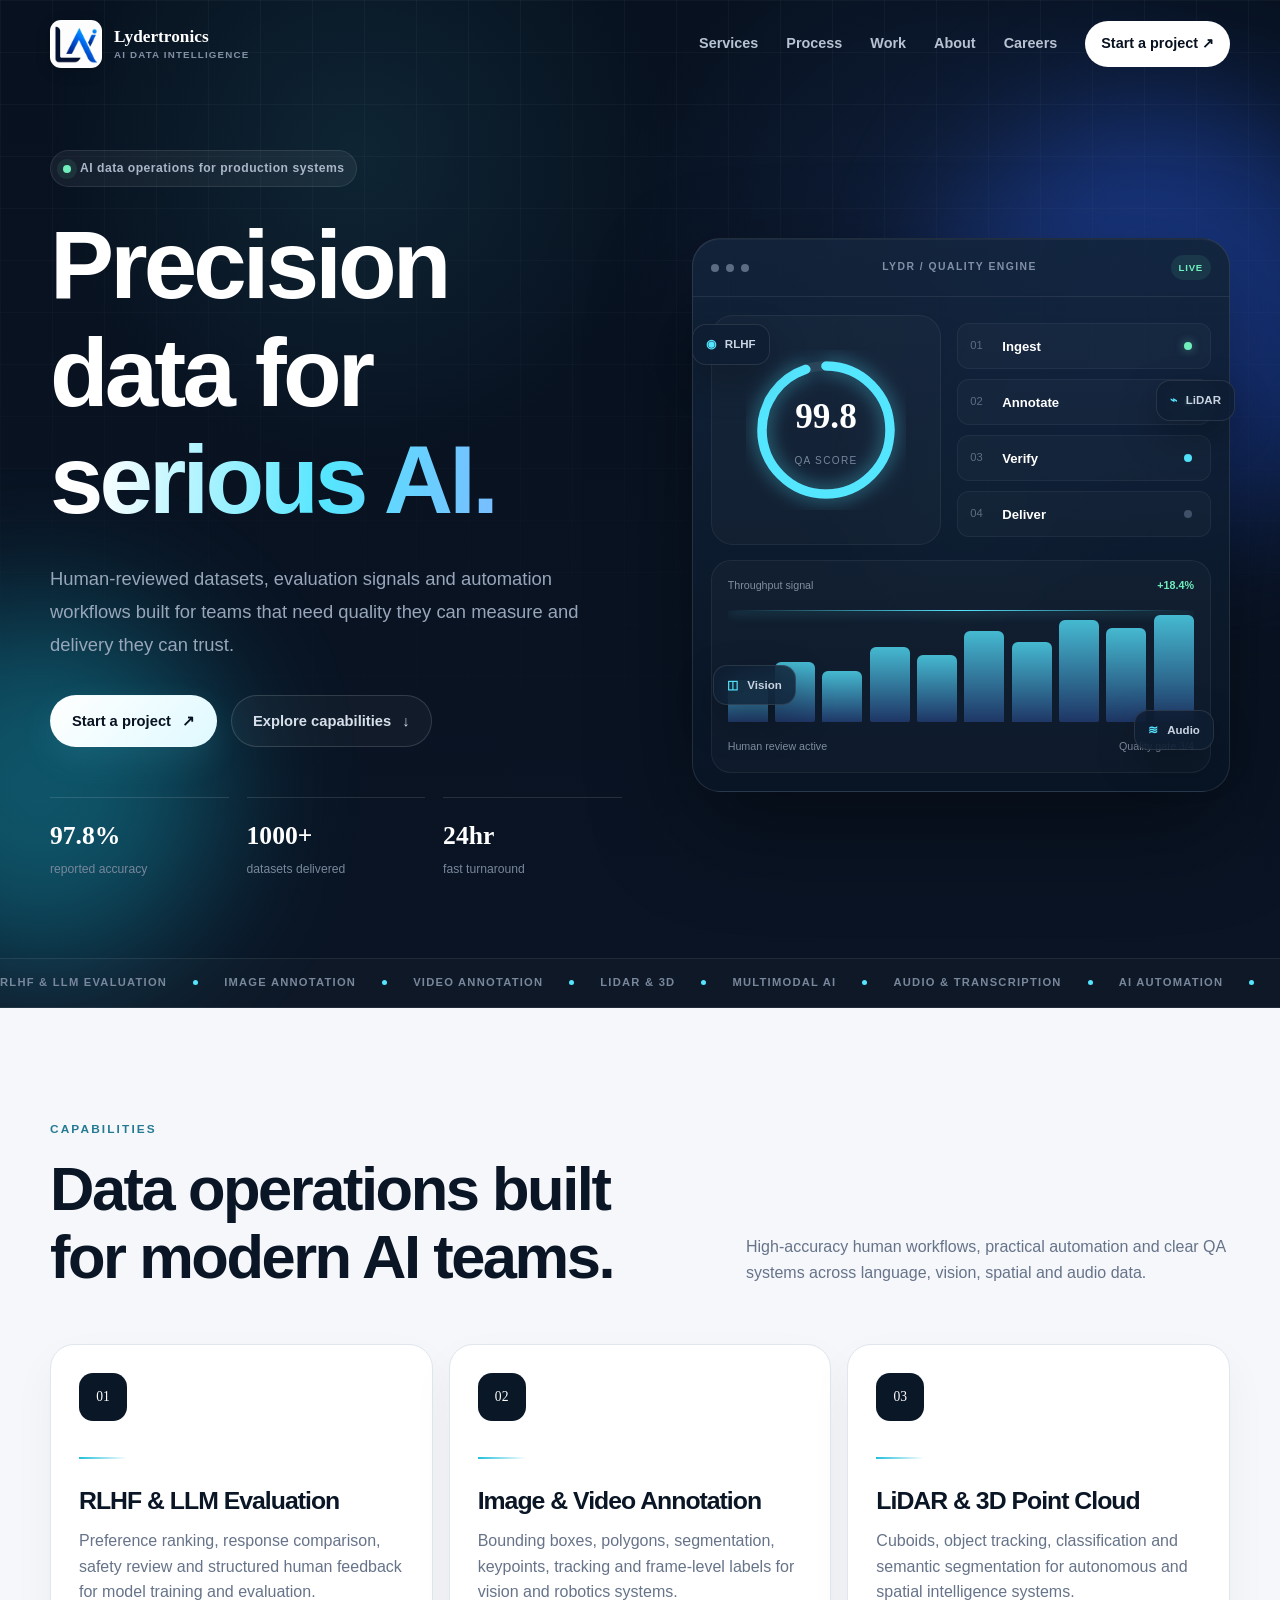
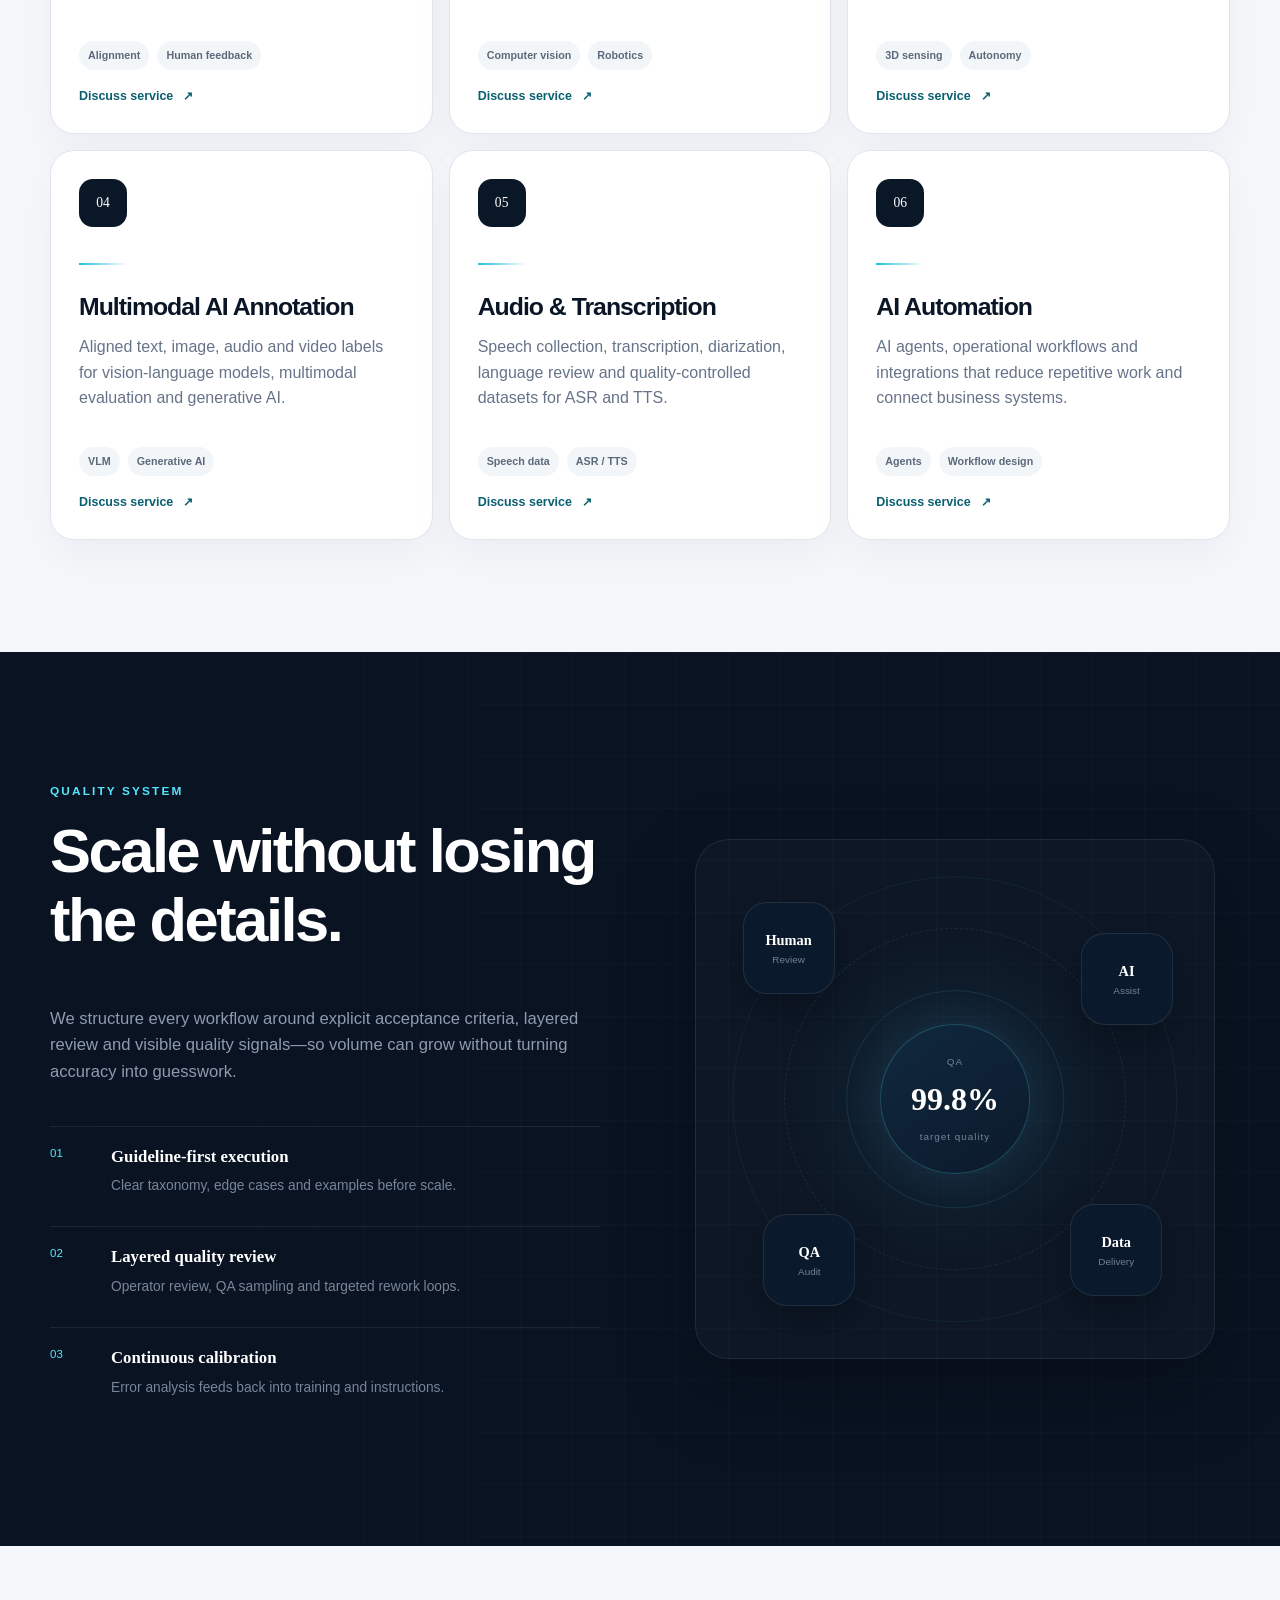
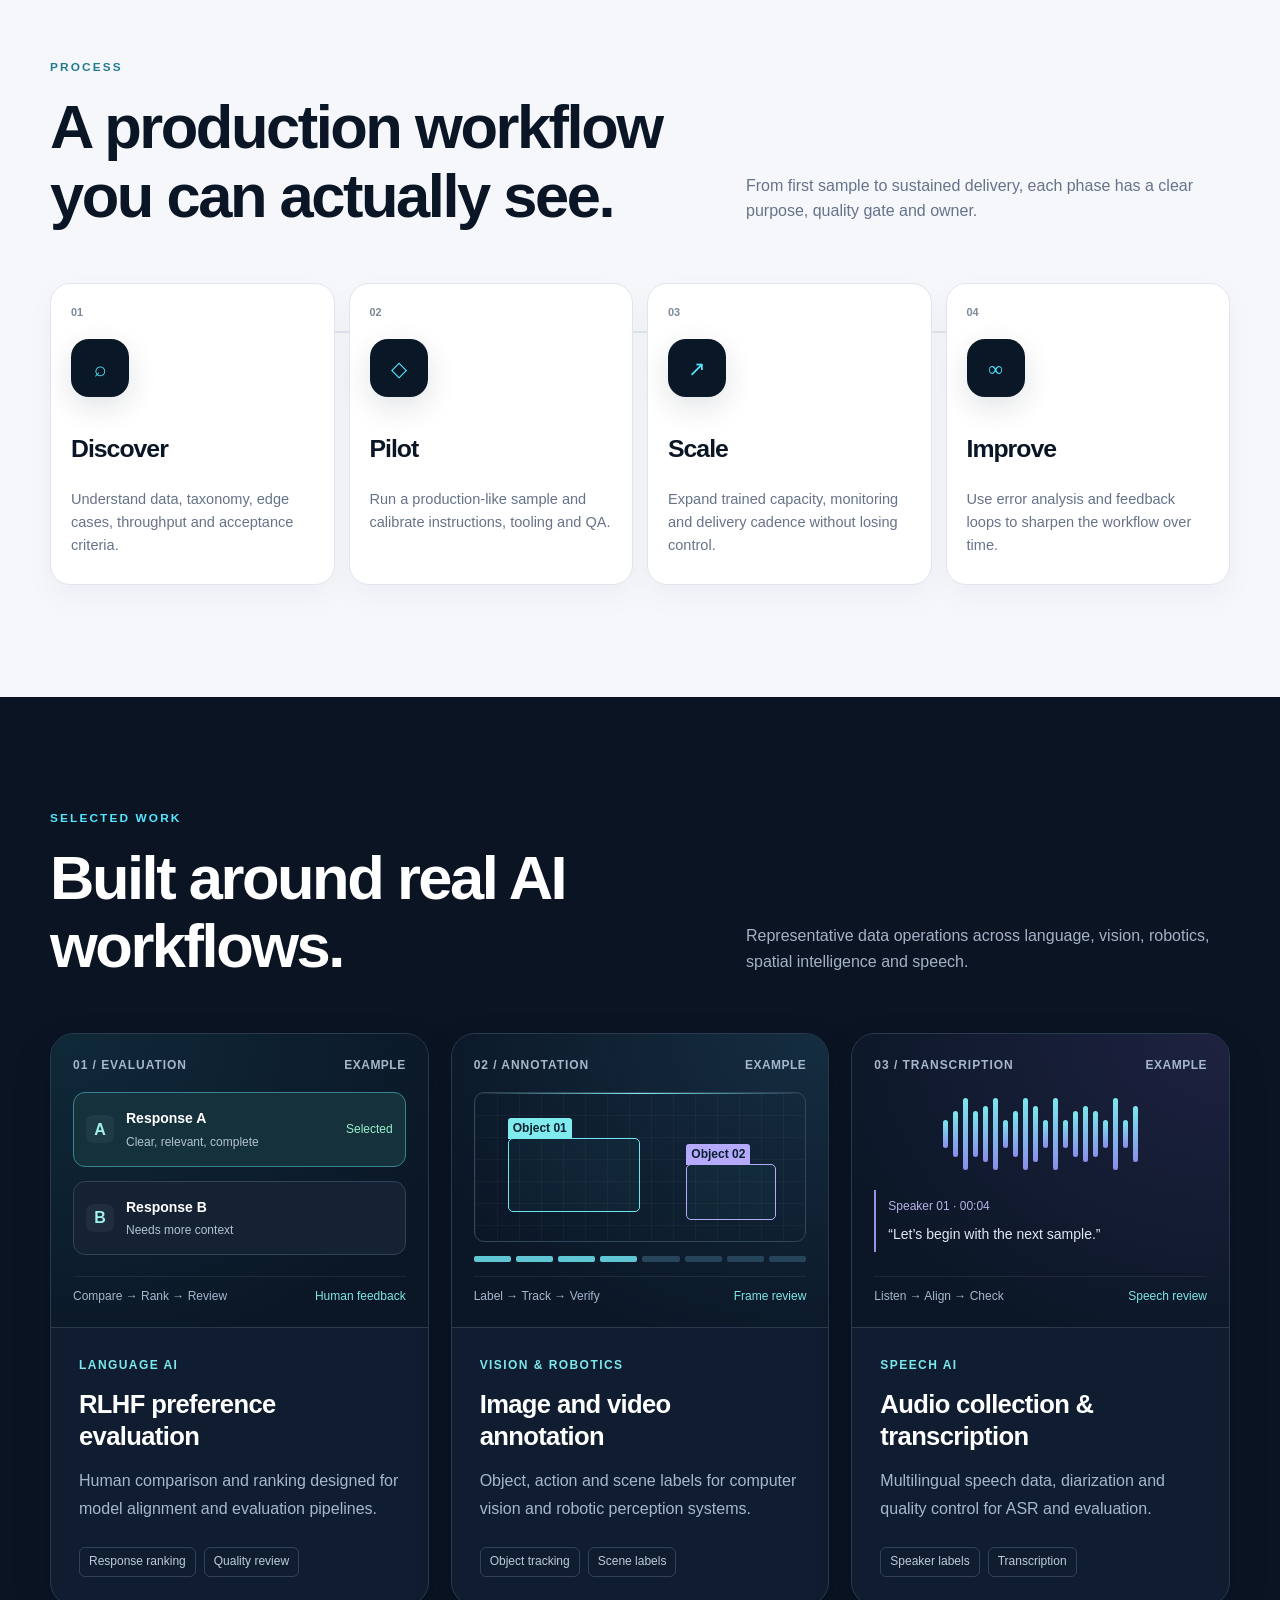
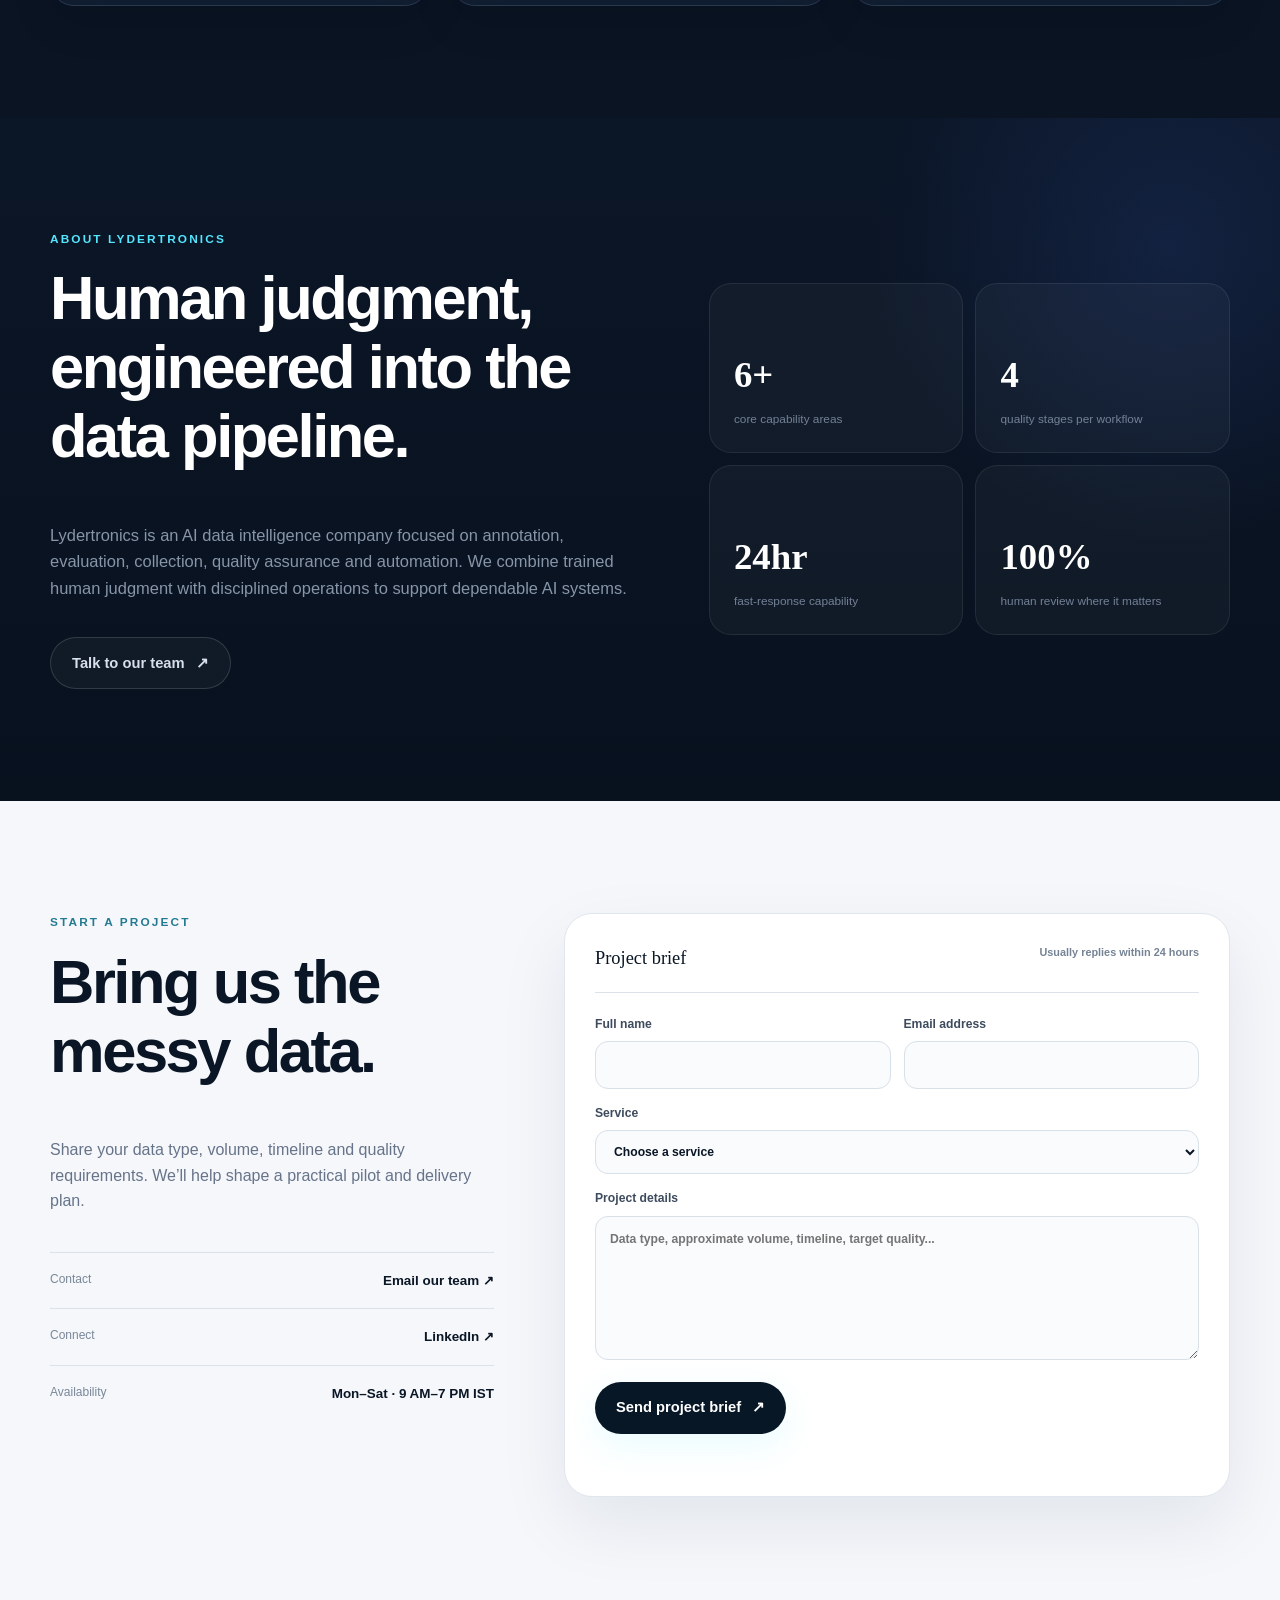
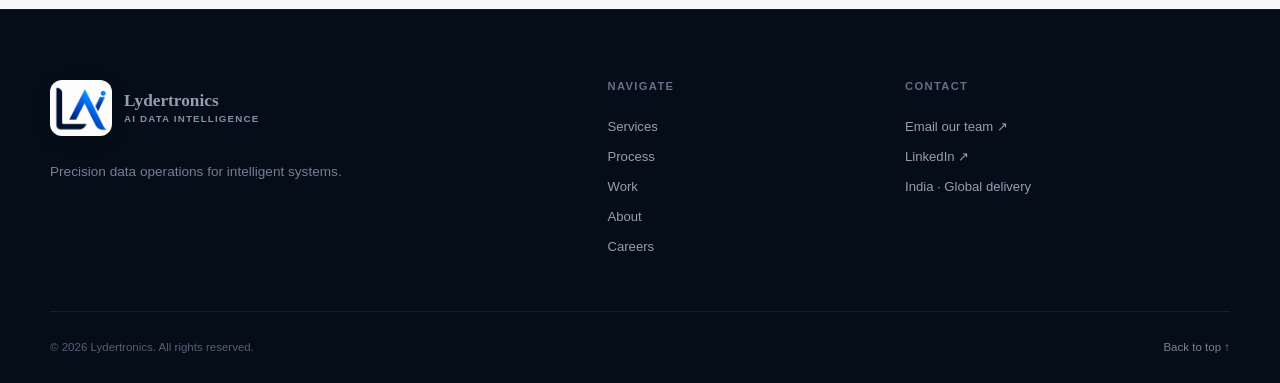
==== commit ab1ce477: "Use supplied company logo in navigation, footer, and favicon" ====
--- a/index.html
+++ b/index.html
@@ -10,15 +10,15 @@
   <meta name="robots" content="index, follow" />
   <meta name="theme-color" content="#07111f" />
   <link rel="canonical" href="https://lydertronicsai.com/" />
-  <link rel="icon" type="image/png" href="favicon.png" />
-  <link rel="stylesheet" href="style.css?v=20260906-polish" />
+  <link rel="icon" type="image/png" href="image/lydertronics-logo.png" />
+  <link rel="stylesheet" href="style.css?v=20260906-logo" />
 </head>
 <body data-page="home">
   <div class="page-noise" aria-hidden="true"></div>
   <header class="site-header" id="siteHeader">
     <div class="shell nav-shell">
       <a class="brand" href="#home" aria-label="Lydertronics home">
-        <span class="brand-mark"><i></i><b>L</b></span>
+        <span class="brand-mark brand-mark--logo"><img src="image/lydertronics-logo.png" alt="" width="528" height="480" decoding="async" /></span>
         <span class="brand-copy"><strong>Lydertronics</strong><small>AI Data Intelligence</small></span>
       </a>
       <button class="nav-toggle" id="navToggle" aria-label="Open navigation" aria-controls="mainNav" aria-expanded="false"><span></span><span></span></button>
@@ -246,7 +246,7 @@
 
   <footer class="site-footer">
     <div class="shell footer-grid">
-      <div><a class="brand footer-brand" href="#home"><span class="brand-mark"><i></i><b>L</b></span><span class="brand-copy"><strong>Lydertronics</strong><small>AI Data Intelligence</small></span></a><p>Precision data operations for intelligent systems.</p></div>
+      <div><a class="brand footer-brand" href="#home"><span class="brand-mark brand-mark--logo"><img src="image/lydertronics-logo.png" alt="" width="528" height="480" decoding="async" /></span><span class="brand-copy"><strong>Lydertronics</strong><small>AI Data Intelligence</small></span></a><p>Precision data operations for intelligent systems.</p></div>
       <div><h4>Navigate</h4><a href="#services">Services</a><a href="#process">Process</a><a href="#work">Work</a><a href="#about">About</a><a href="careers.html">Careers</a></div>
       <div><h4>Contact</h4><a href="mailto:lydertronicsai@trainbot.in">Email our team ↗</a><a href="https://www.linkedin.com/company/lydertronics-ai/" target="_blank" rel="noopener noreferrer">LinkedIn ↗</a><span>India · Global delivery</span></div>
     </div>
--- a/style.css
+++ b/style.css
@@ -123,3 +123,9 @@
 @media(max-width:1020px) and (min-width:781px){.work-visual{border-bottom:0;border-right:1px solid #29394e}.work-copy{justify-content:center}}
 @media(max-width:780px){.work-grid{gap:24px}.work-copy{padding:24px}.service-card{padding-bottom:28px}}
 @media(prefers-reduced-motion:reduce){.reveal.reveal-pending{opacity:1;transform:none}.work-card:hover,.work-card.reveal.visible:hover,.tilt-card:hover{transform:none}}
+
+/* Supplied company artwork: keep its full proportions and white background. */
+.brand-mark--logo{width:52px;height:48px;flex-shrink:0;border-radius:11px;background:#fff;border:1px solid #ffffff33;box-shadow:0 4px 16px #0002}
+.brand-mark--logo img{display:block;width:100%;height:100%;object-fit:contain}
+.footer-brand .brand-mark--logo{width:62px;height:56px;border-radius:12px}
+@media(max-width:520px){.brand-mark--logo{width:46px;height:42px}.brand{gap:10px}}
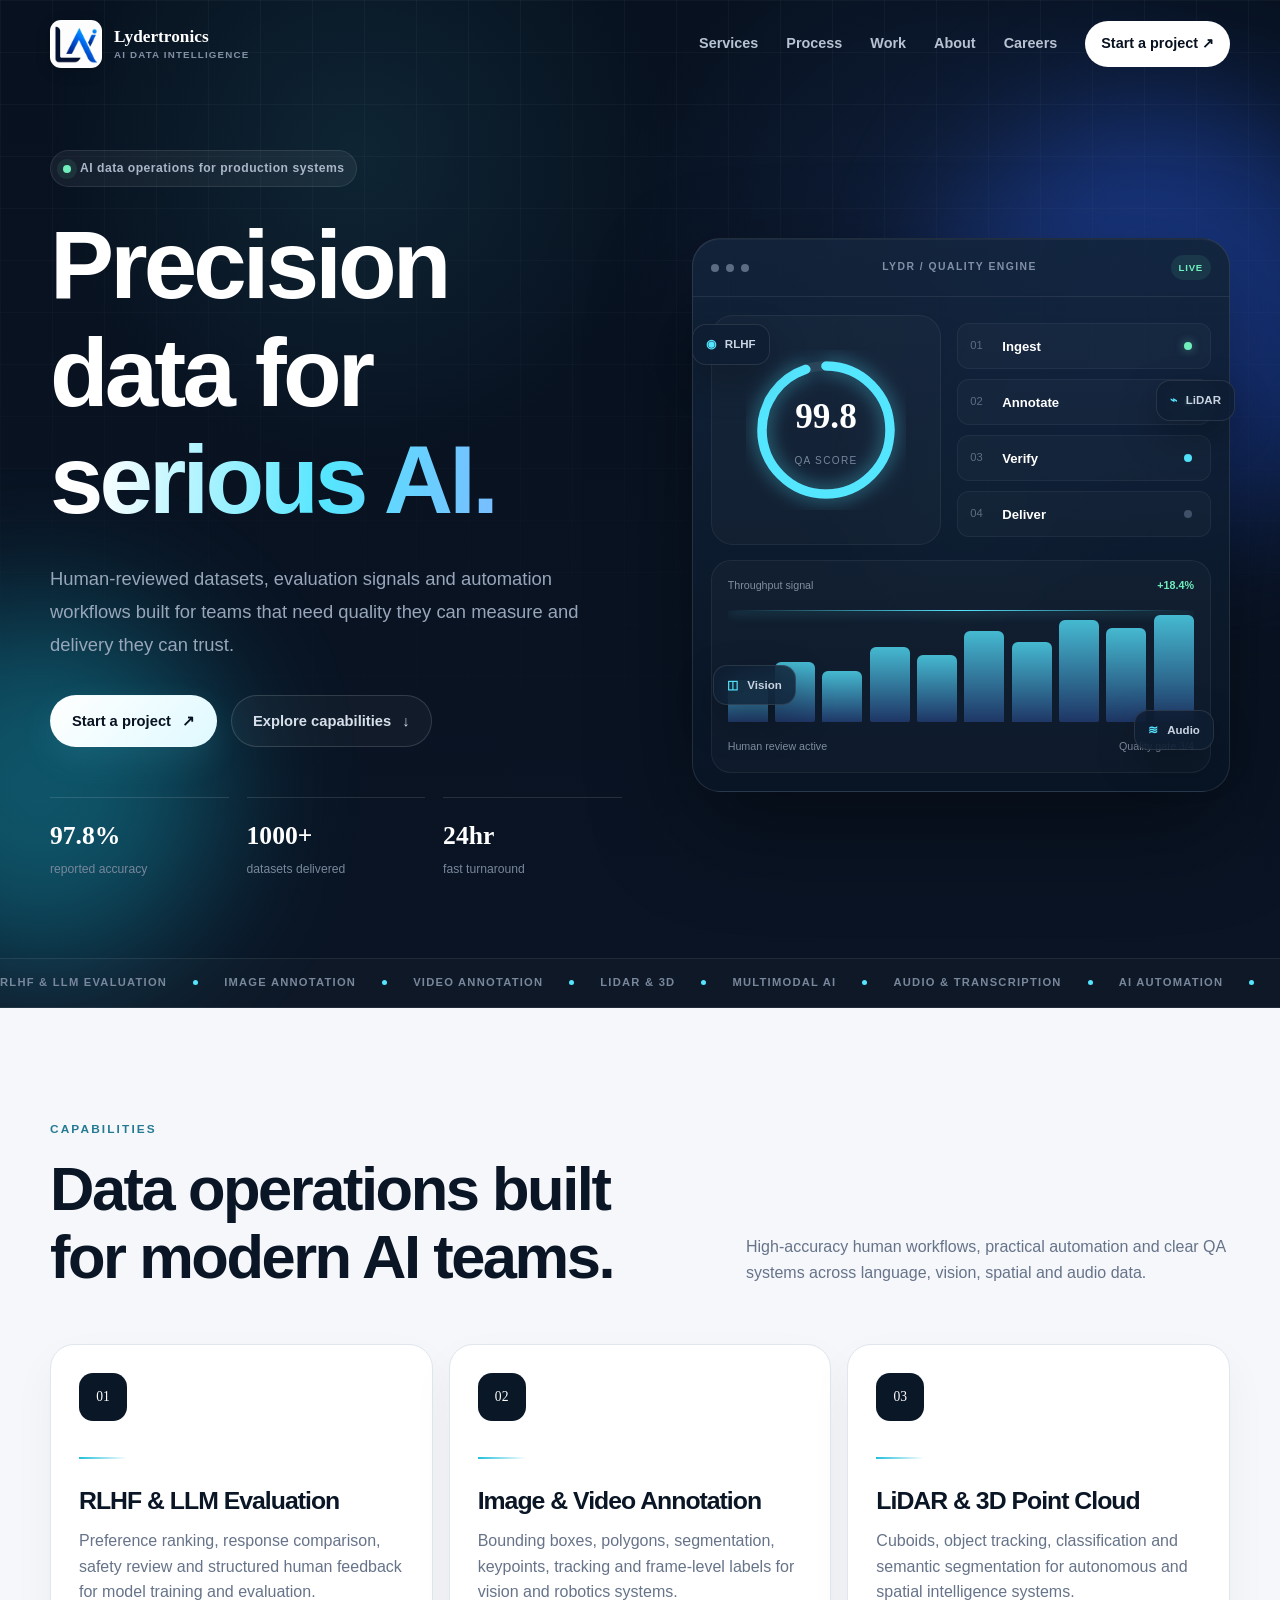
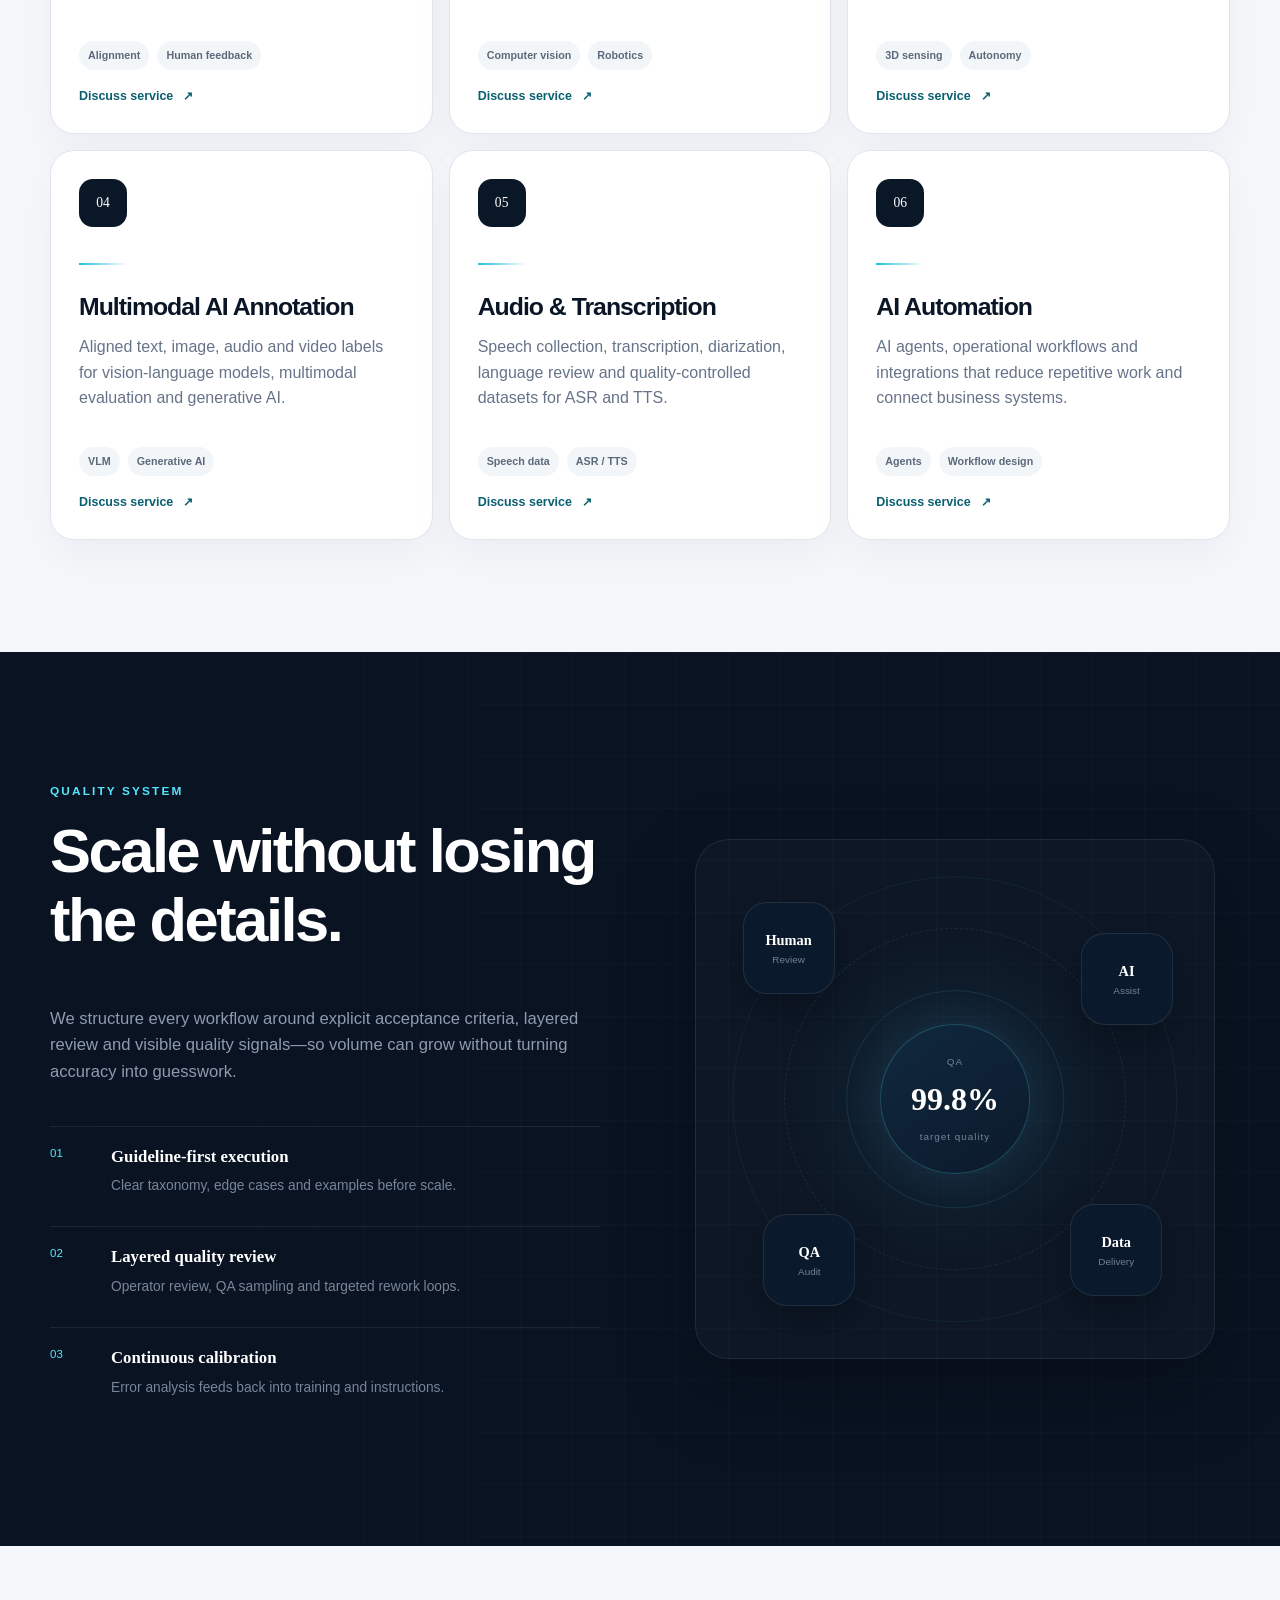
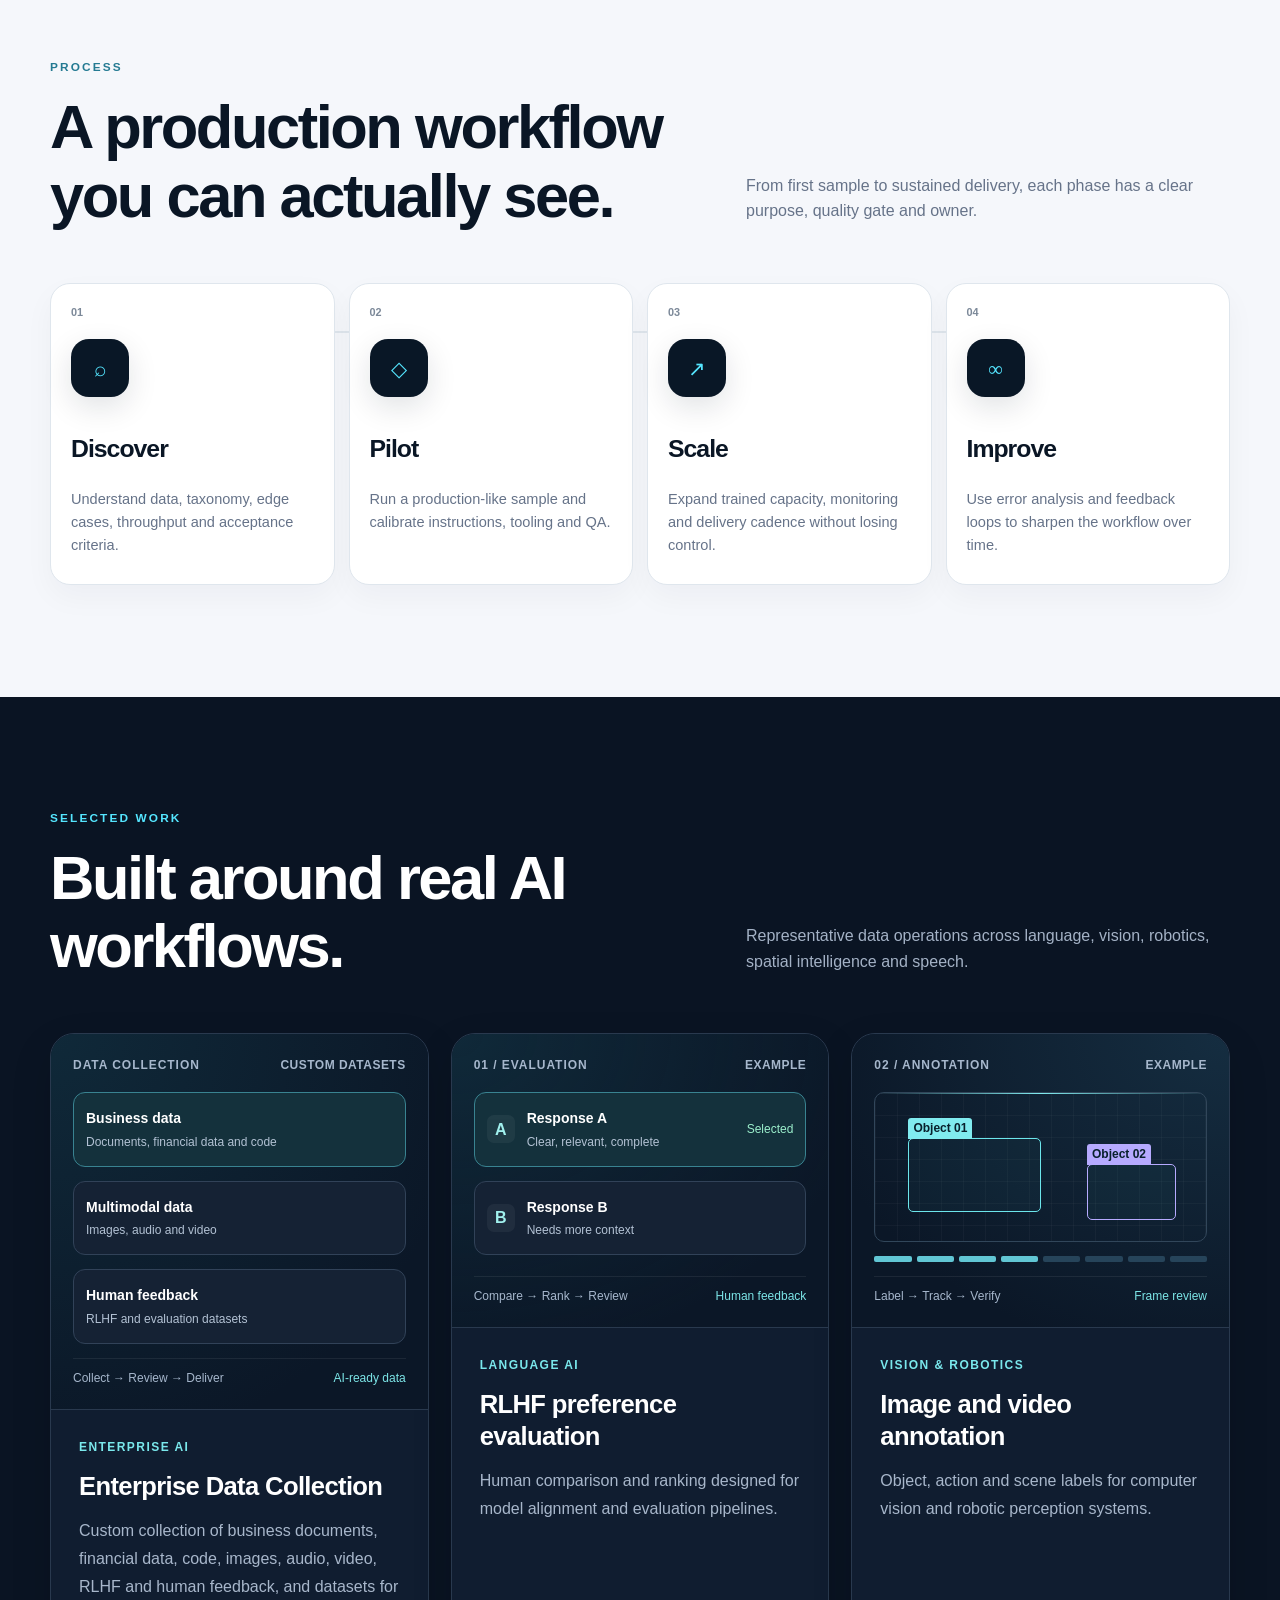
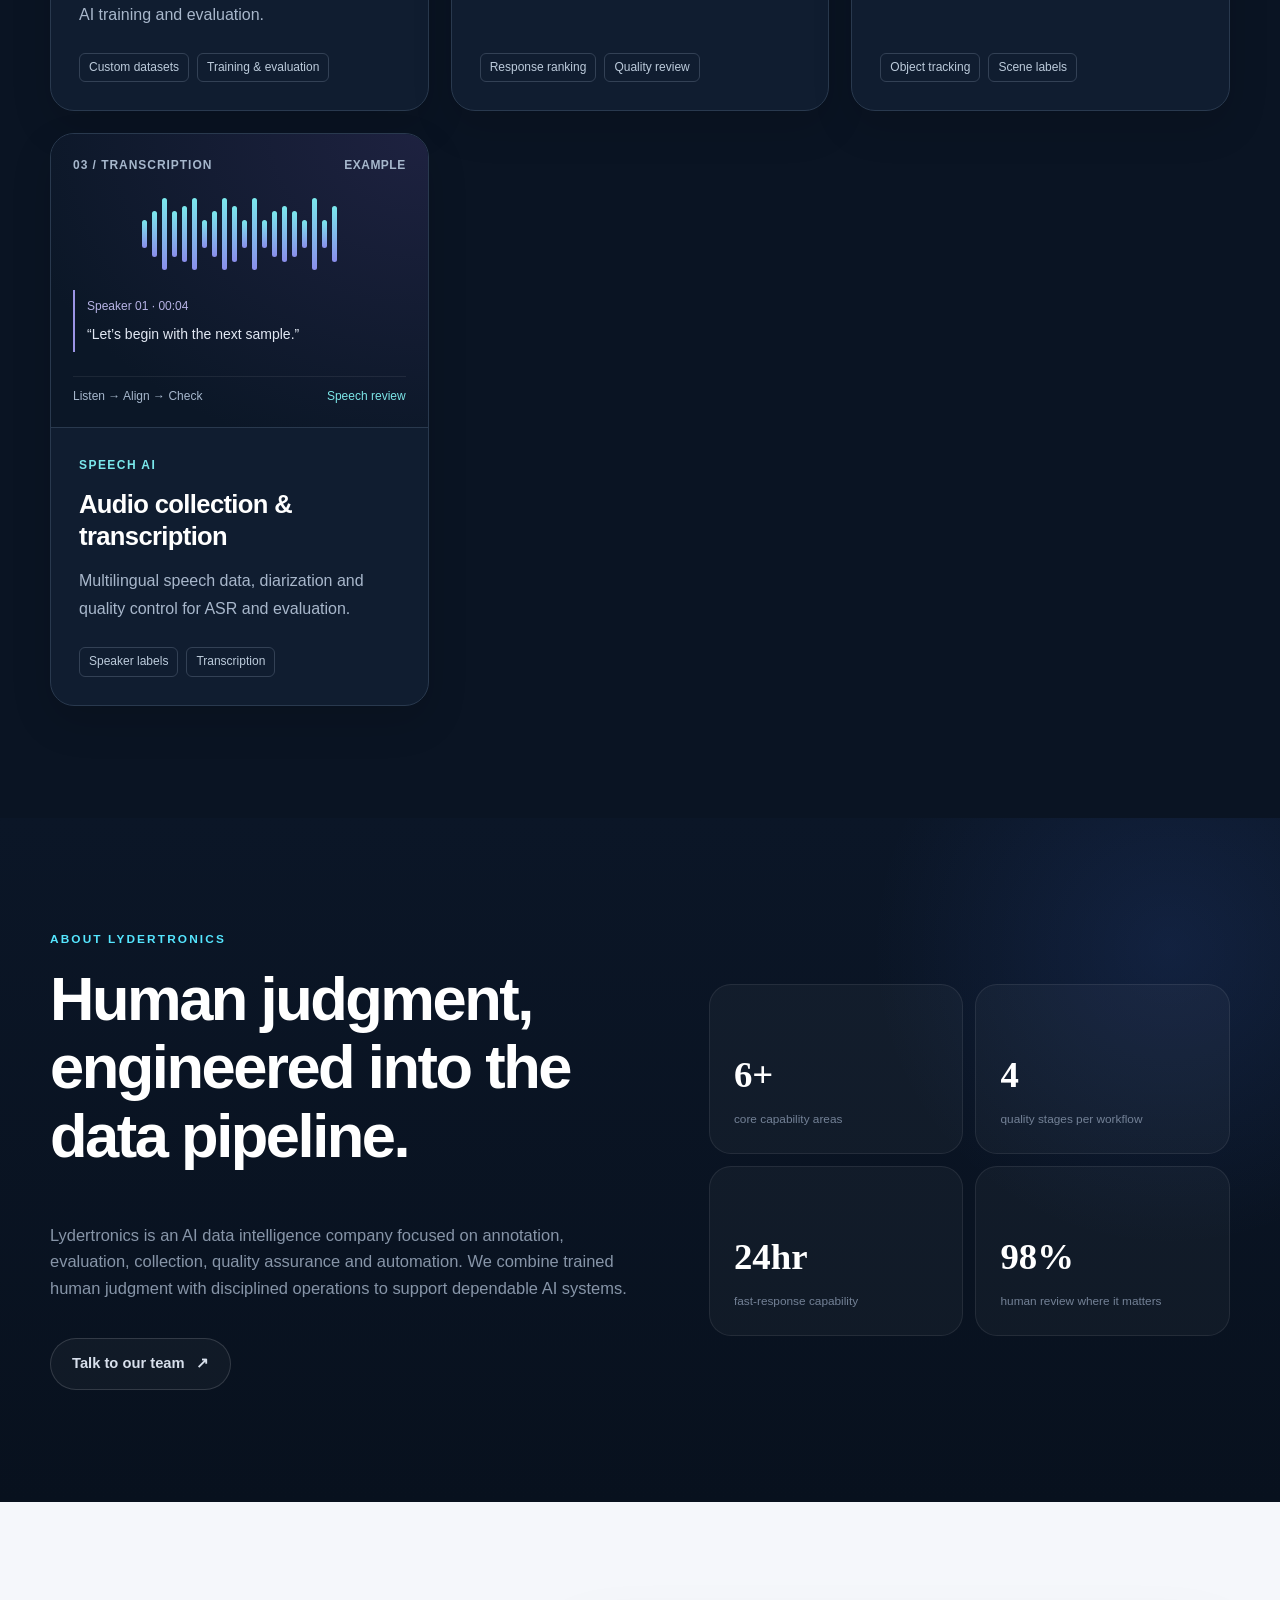
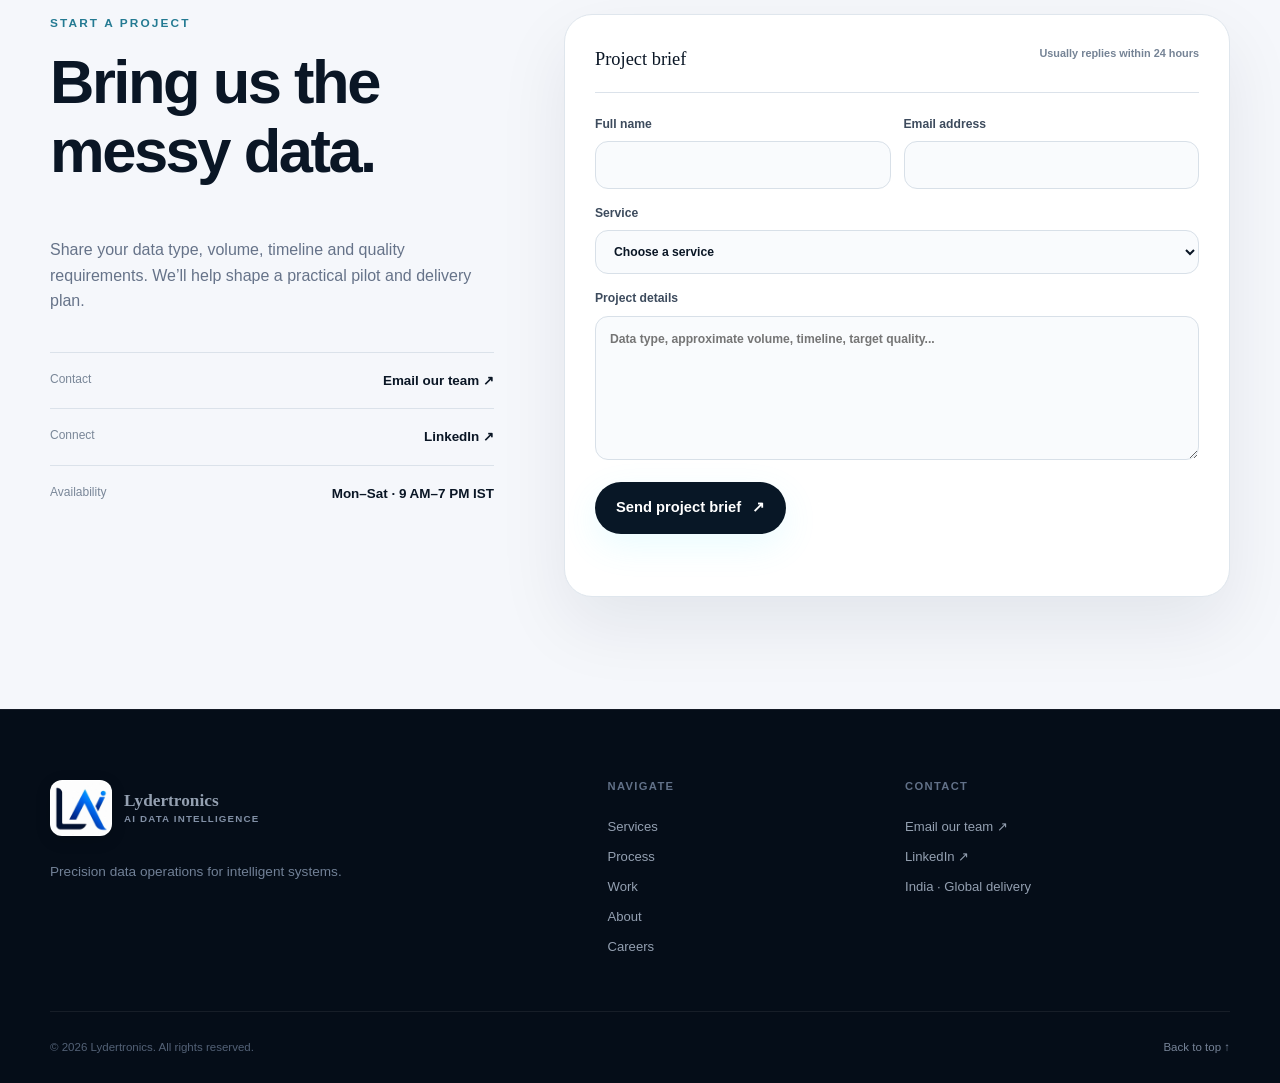
==== commit 2148340b: "Add Enterprise Data Collection to selected projects" ====
--- a/index.html
+++ b/index.html
@@ -172,6 +172,16 @@
         </div>
         <div class="work-grid">
           <article class="work-card reveal">
+            <div class="work-visual" role="img" aria-label="Custom enterprise data collection covering business data, media, and human feedback">
+              <div class="demo-head"><span>DATA COLLECTION</span><span>CUSTOM DATASETS</span></div>
+              <div class="evaluation-row"><div><strong>Business data</strong><span>Documents, financial data and code</span></div></div>
+              <div class="evaluation-row secondary"><div><strong>Multimodal data</strong><span>Images, audio and video</span></div></div>
+              <div class="evaluation-row secondary"><div><strong>Human feedback</strong><span>RLHF and evaluation datasets</span></div></div>
+              <div class="demo-foot"><span>Collect → Review → Deliver</span><span class="demo-accent">AI-ready data</span></div>
+            </div>
+            <div class="work-copy"><span>ENTERPRISE AI</span><h3>Enterprise Data Collection</h3><p>Custom collection of business documents, financial data, code, images, audio, video, RLHF and human feedback, and datasets for AI training and evaluation.</p><div class="work-tags"><span>Custom datasets</span><span>Training &amp; evaluation</span></div></div>
+          </article>
+          <article class="work-card reveal">
             <div class="work-visual visual-rlhf" role="img" aria-label="Example evaluation comparing two model responses for clarity and relevance">
               <div class="demo-head"><span>01 / EVALUATION</span><span>EXAMPLE</span></div>
               <div class="evaluation-row"><span class="response-id">A</span><div><strong>Response A</strong><span>Clear, relevant, complete</span></div><span class="review-choice">Selected</span></div>
@@ -227,7 +237,7 @@
           <h2>Bring us the messy data.</h2>
           <p>Share your data type, volume, timeline and quality requirements. We’ll help shape a practical pilot and delivery plan.</p>
           <div class="contact-list">
-            <a href="mailto:lydertronicsai@trainbot.in"><span>Contact</span><strong>Email our team ↗</strong></a>
+            <a href="mailto:contact@lydertronicsai.com"><span>Contact</span><strong>Email our team ↗</strong></a>
             <a href="https://www.linkedin.com/company/lydertronics-ai/" target="_blank" rel="noopener noreferrer"><span>Connect</span><strong>LinkedIn ↗</strong></a>
             <div><span>Availability</span><strong>Mon–Sat · 9 AM–7 PM IST</strong></div>
           </div>
@@ -248,7 +258,7 @@
     <div class="shell footer-grid">
       <div><a class="brand footer-brand" href="#home"><span class="brand-mark brand-mark--logo"><img src="image/lydertronics-logo.png" alt="" width="528" height="480" decoding="async" /></span><span class="brand-copy"><strong>Lydertronics</strong><small>AI Data Intelligence</small></span></a><p>Precision data operations for intelligent systems.</p></div>
       <div><h4>Navigate</h4><a href="#services">Services</a><a href="#process">Process</a><a href="#work">Work</a><a href="#about">About</a><a href="careers.html">Careers</a></div>
-      <div><h4>Contact</h4><a href="mailto:lydertronicsai@trainbot.in">Email our team ↗</a><a href="https://www.linkedin.com/company/lydertronics-ai/" target="_blank" rel="noopener noreferrer">LinkedIn ↗</a><span>India · Global delivery</span></div>
+      <div><h4>Contact</h4><a href="mailto:contact@lydertronicsai.com">Email our team ↗</a><a href="https://www.linkedin.com/company/lydertronics-ai/" target="_blank" rel="noopener noreferrer">LinkedIn ↗</a><span>India · Global delivery</span></div>
     </div>
     <div class="shell footer-bottom"><span>© <span data-year></span> Lydertronics. All rights reserved.</span><a href="#home">Back to top ↑</a></div>
   </footer>
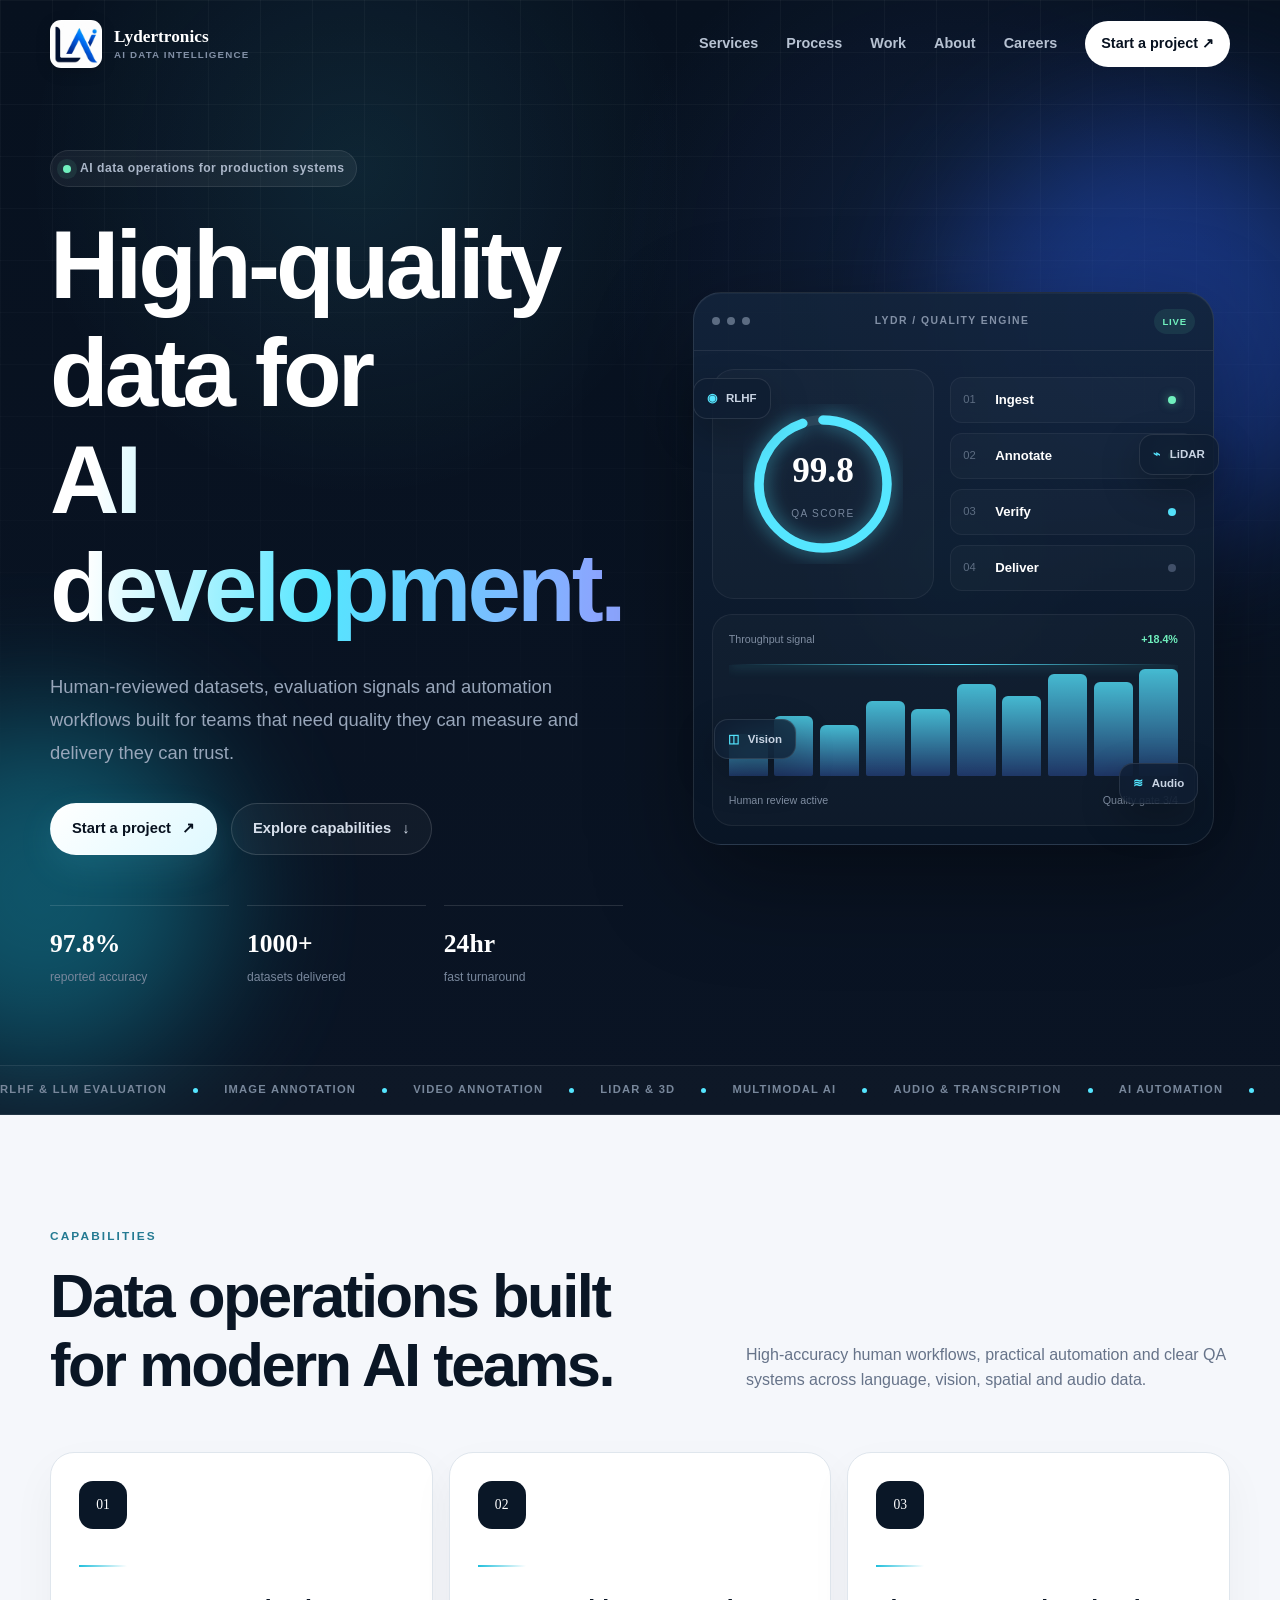
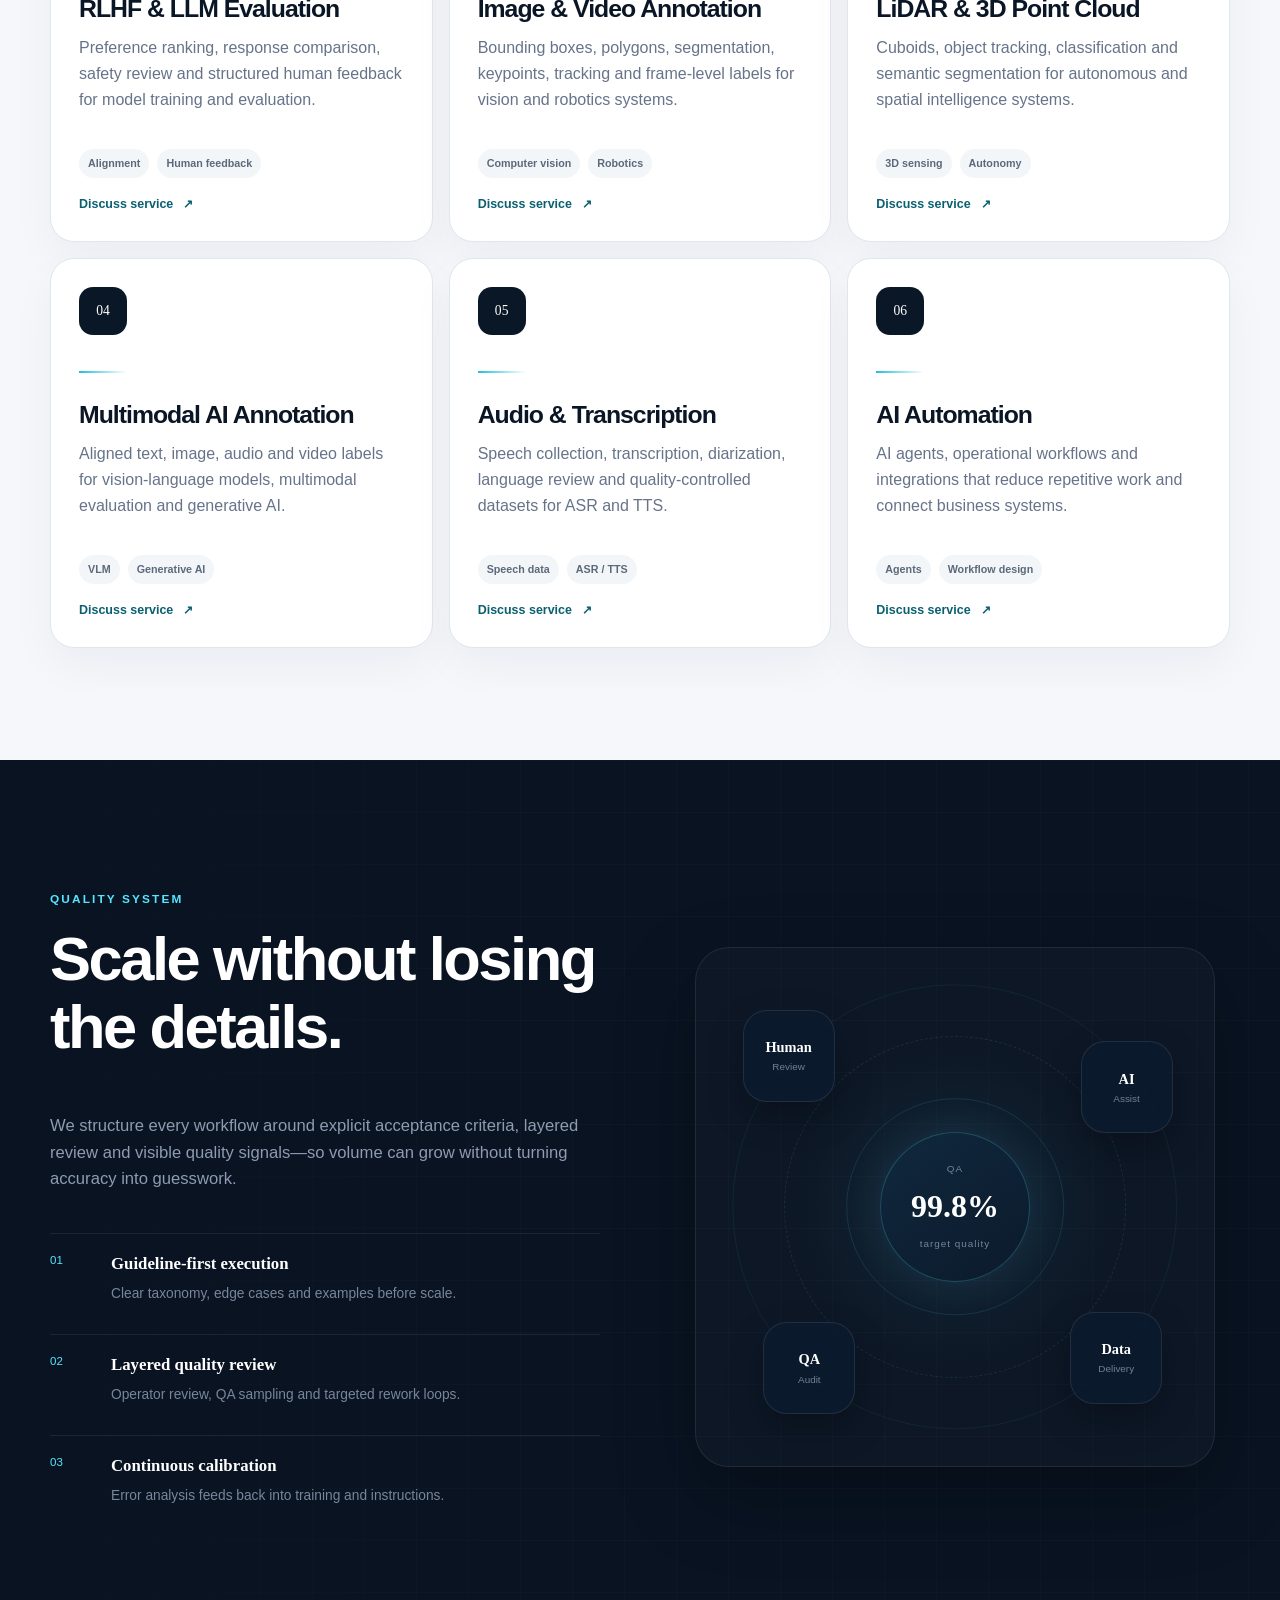
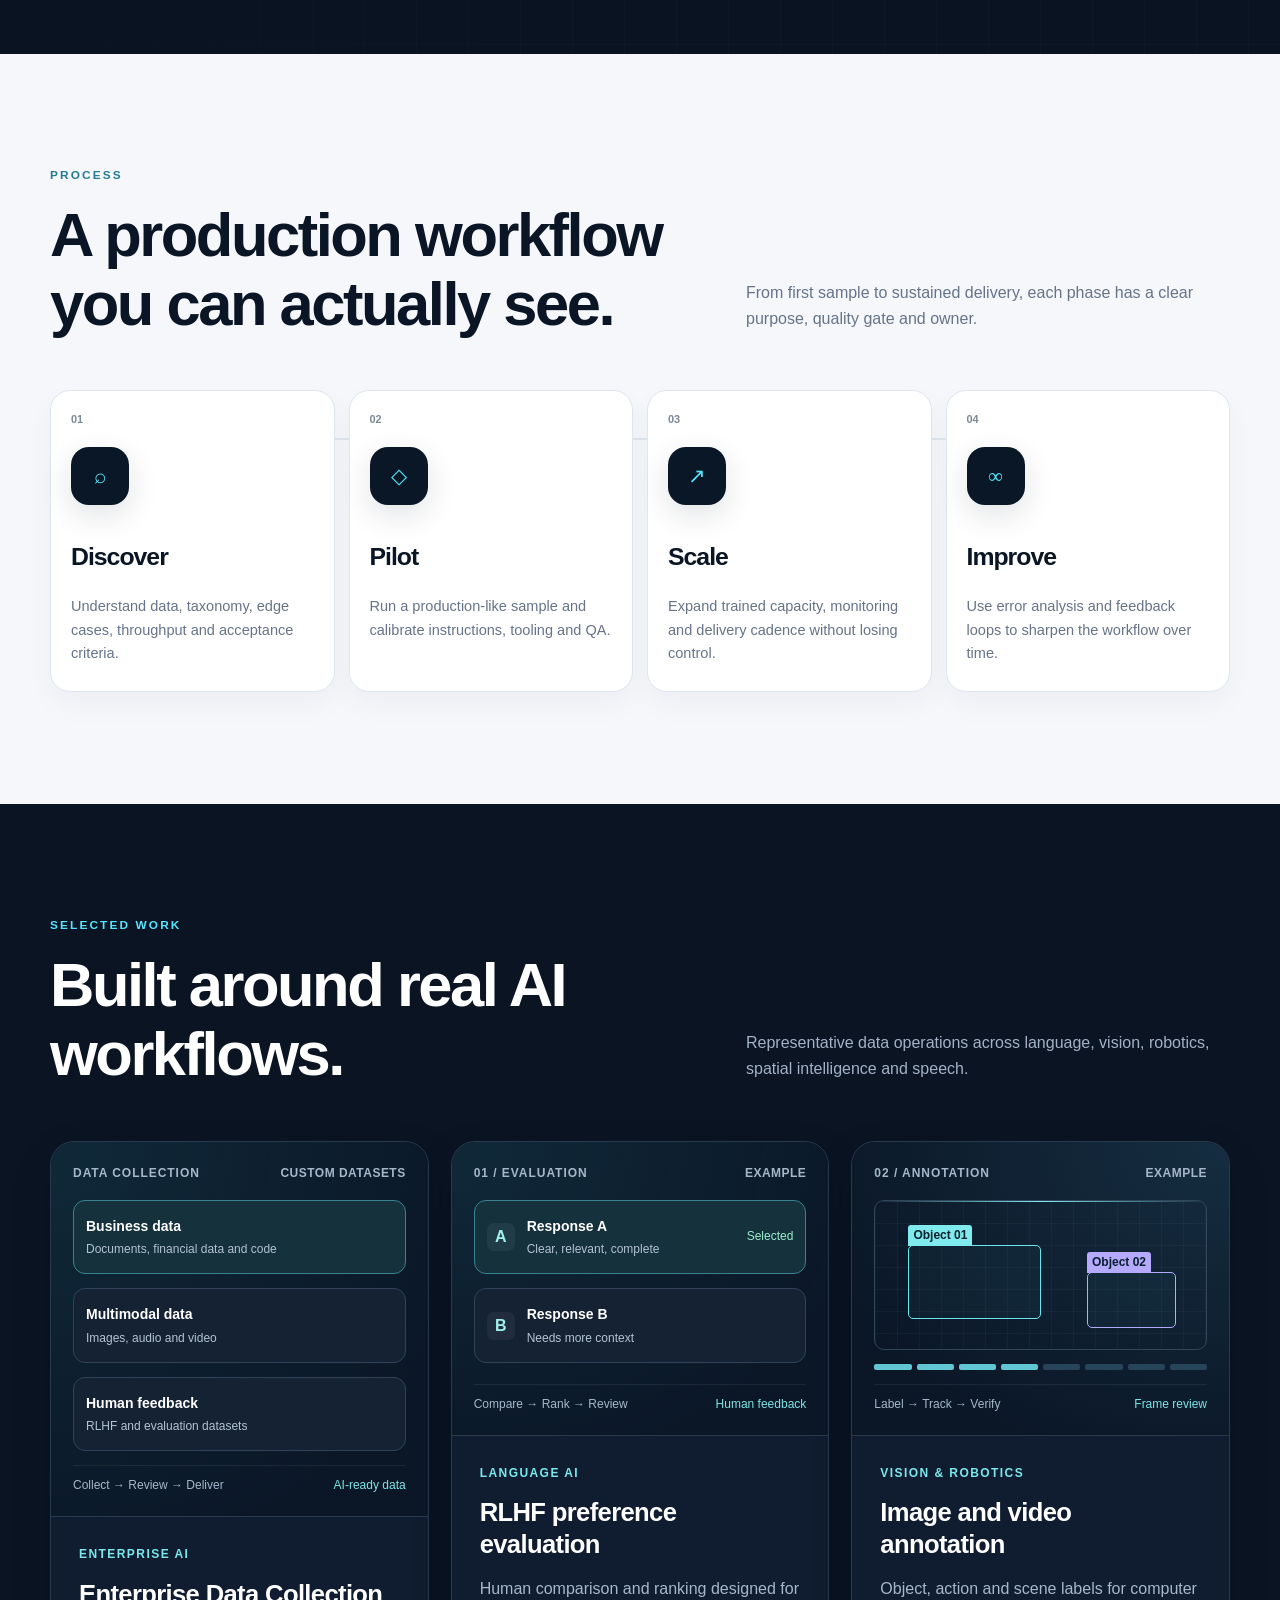
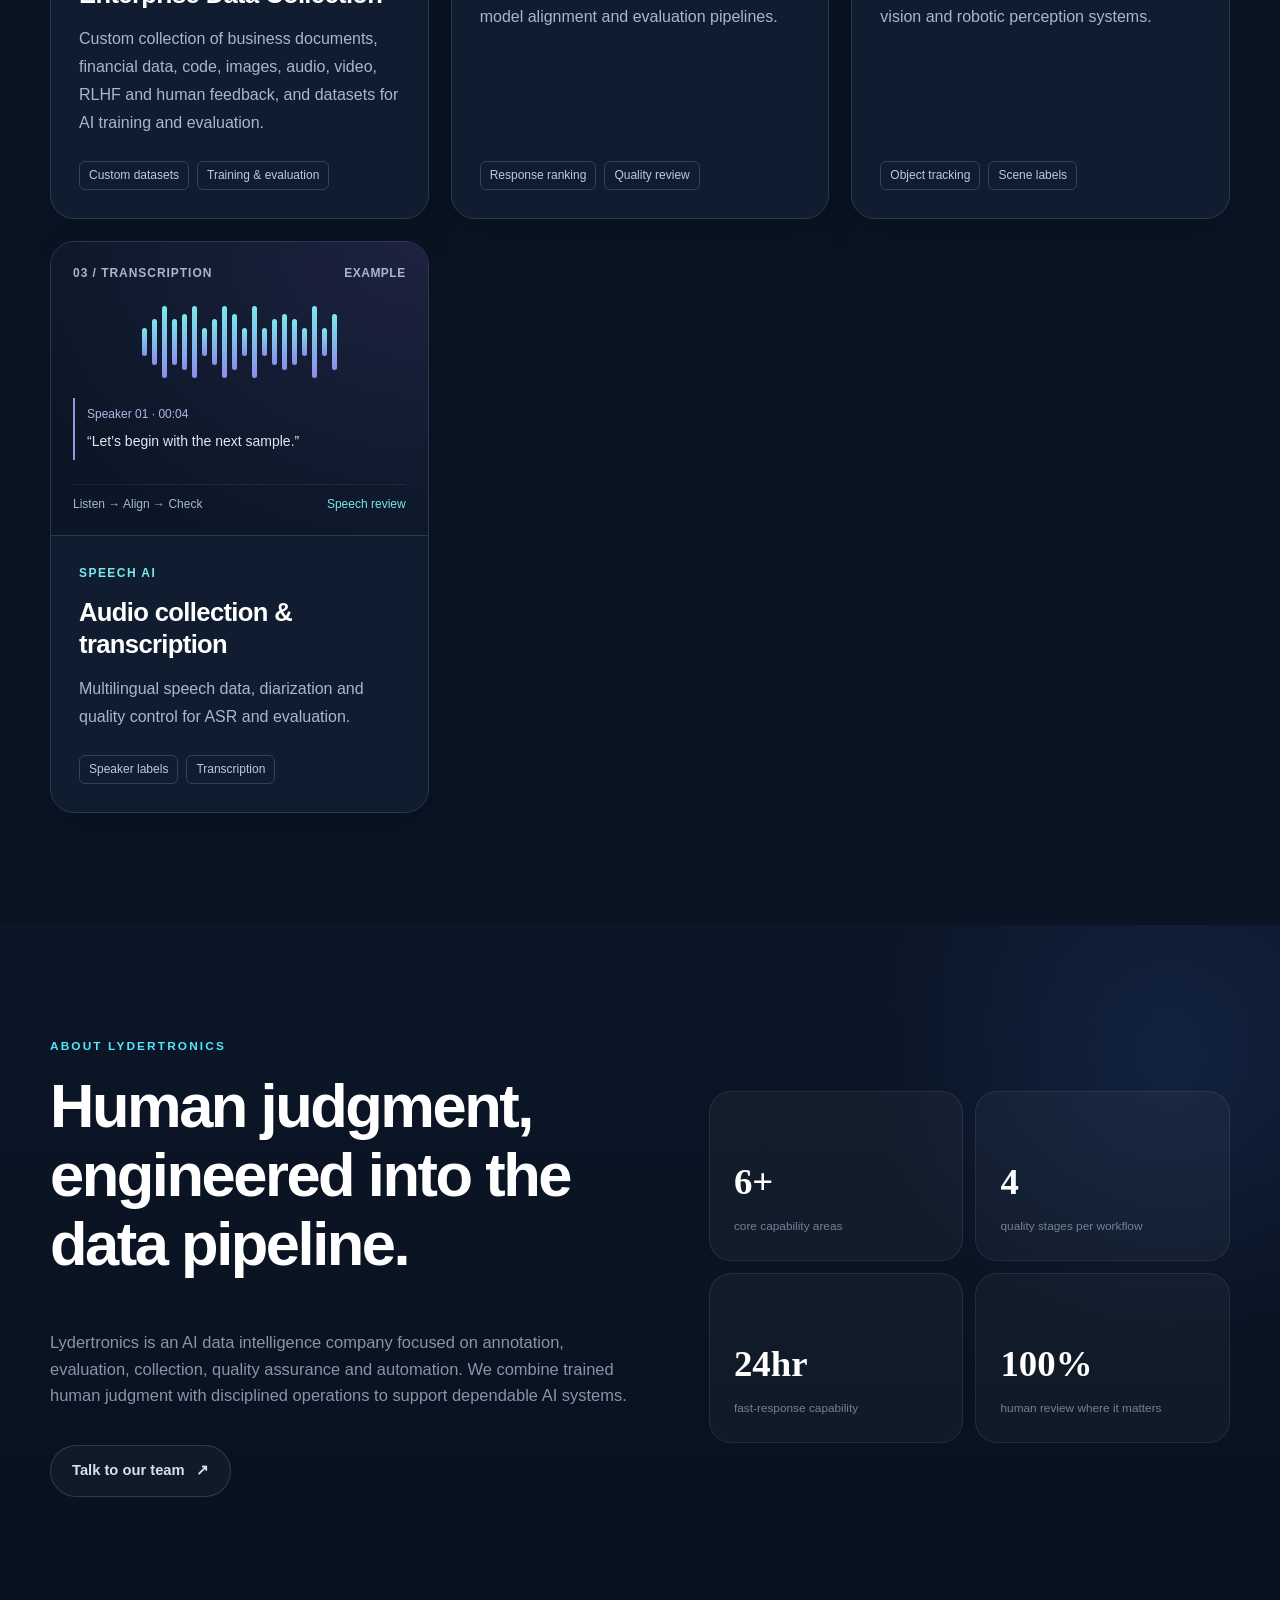
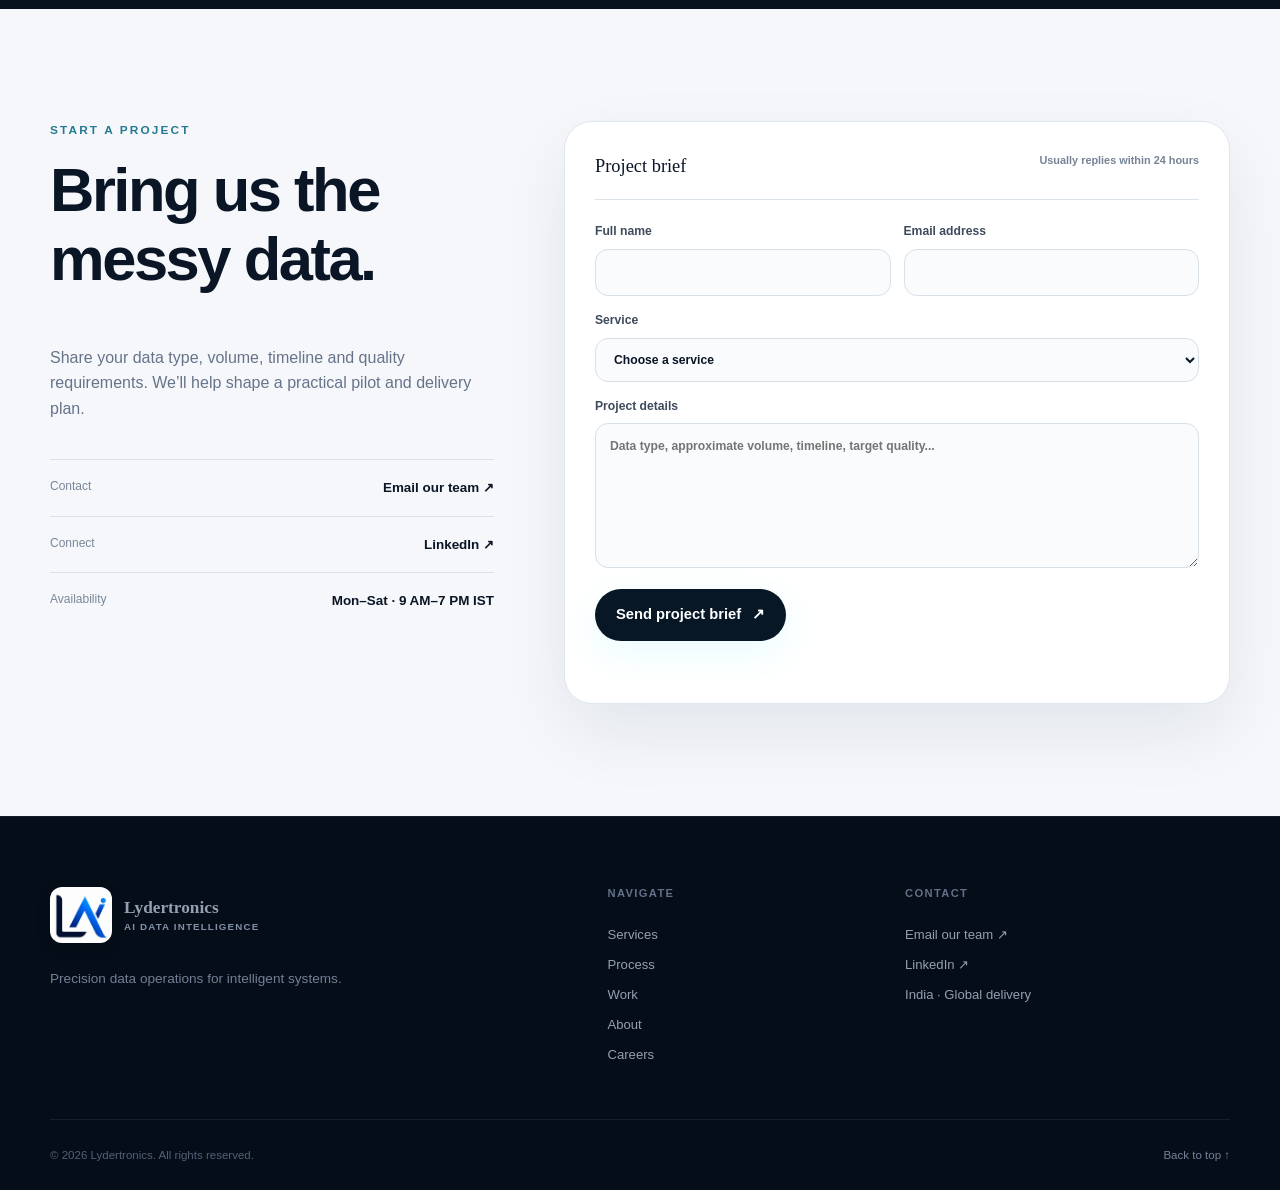
==== commit 24f46b16: "Replace homepage headline with professional AI data wording" ====
--- a/index.html
+++ b/index.html
@@ -41,7 +41,7 @@
       <div class="shell hero-layout">
         <div class="hero-copy reveal">
           <div class="status-pill"><span></span> AI data operations for production systems</div>
-          <h1>Precision data for <em>serious AI.</em></h1>
+          <h1>High-quality data for <em>AI development.</em></h1>
           <p class="hero-lede">Human-reviewed datasets, evaluation signals and automation workflows built for teams that need quality they can measure and delivery they can trust.</p>
           <div class="hero-actions">
             <a class="button primary magnetic" href="#contact">Start a project <span>↗</span></a>
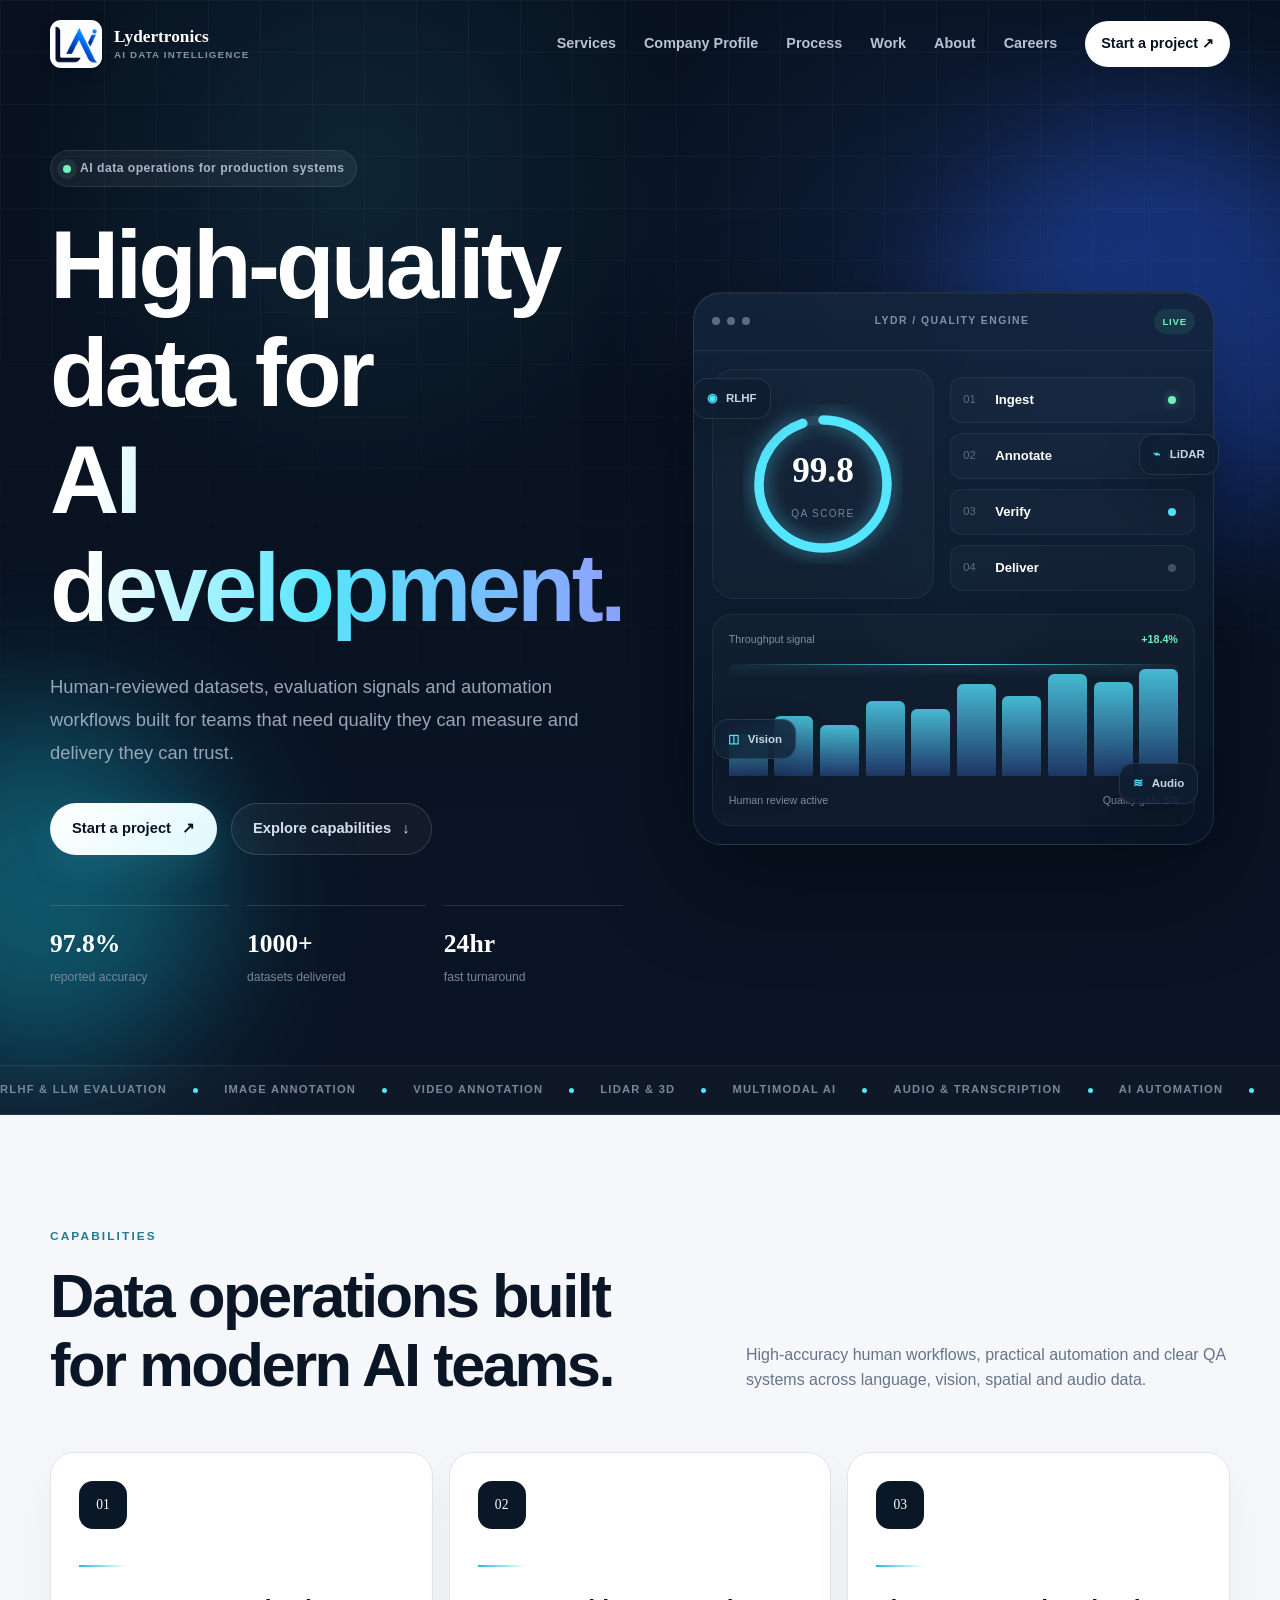
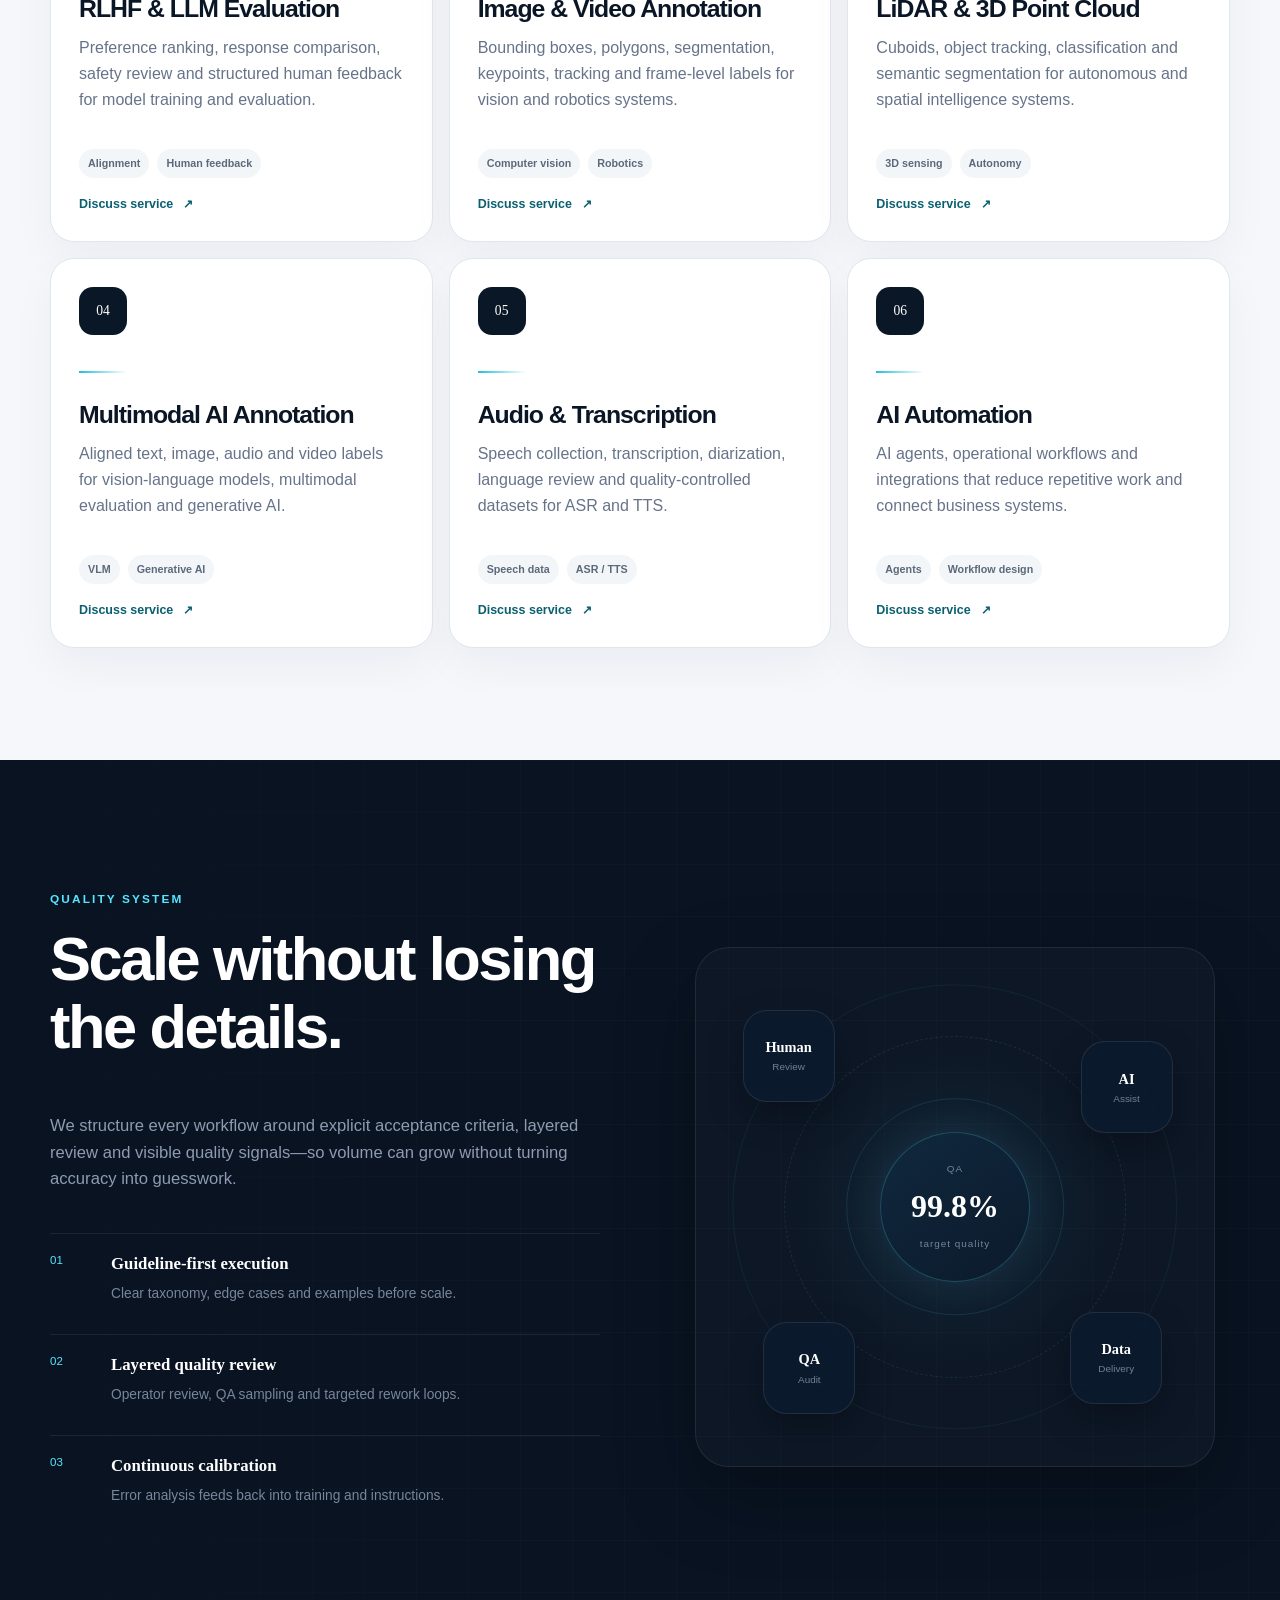
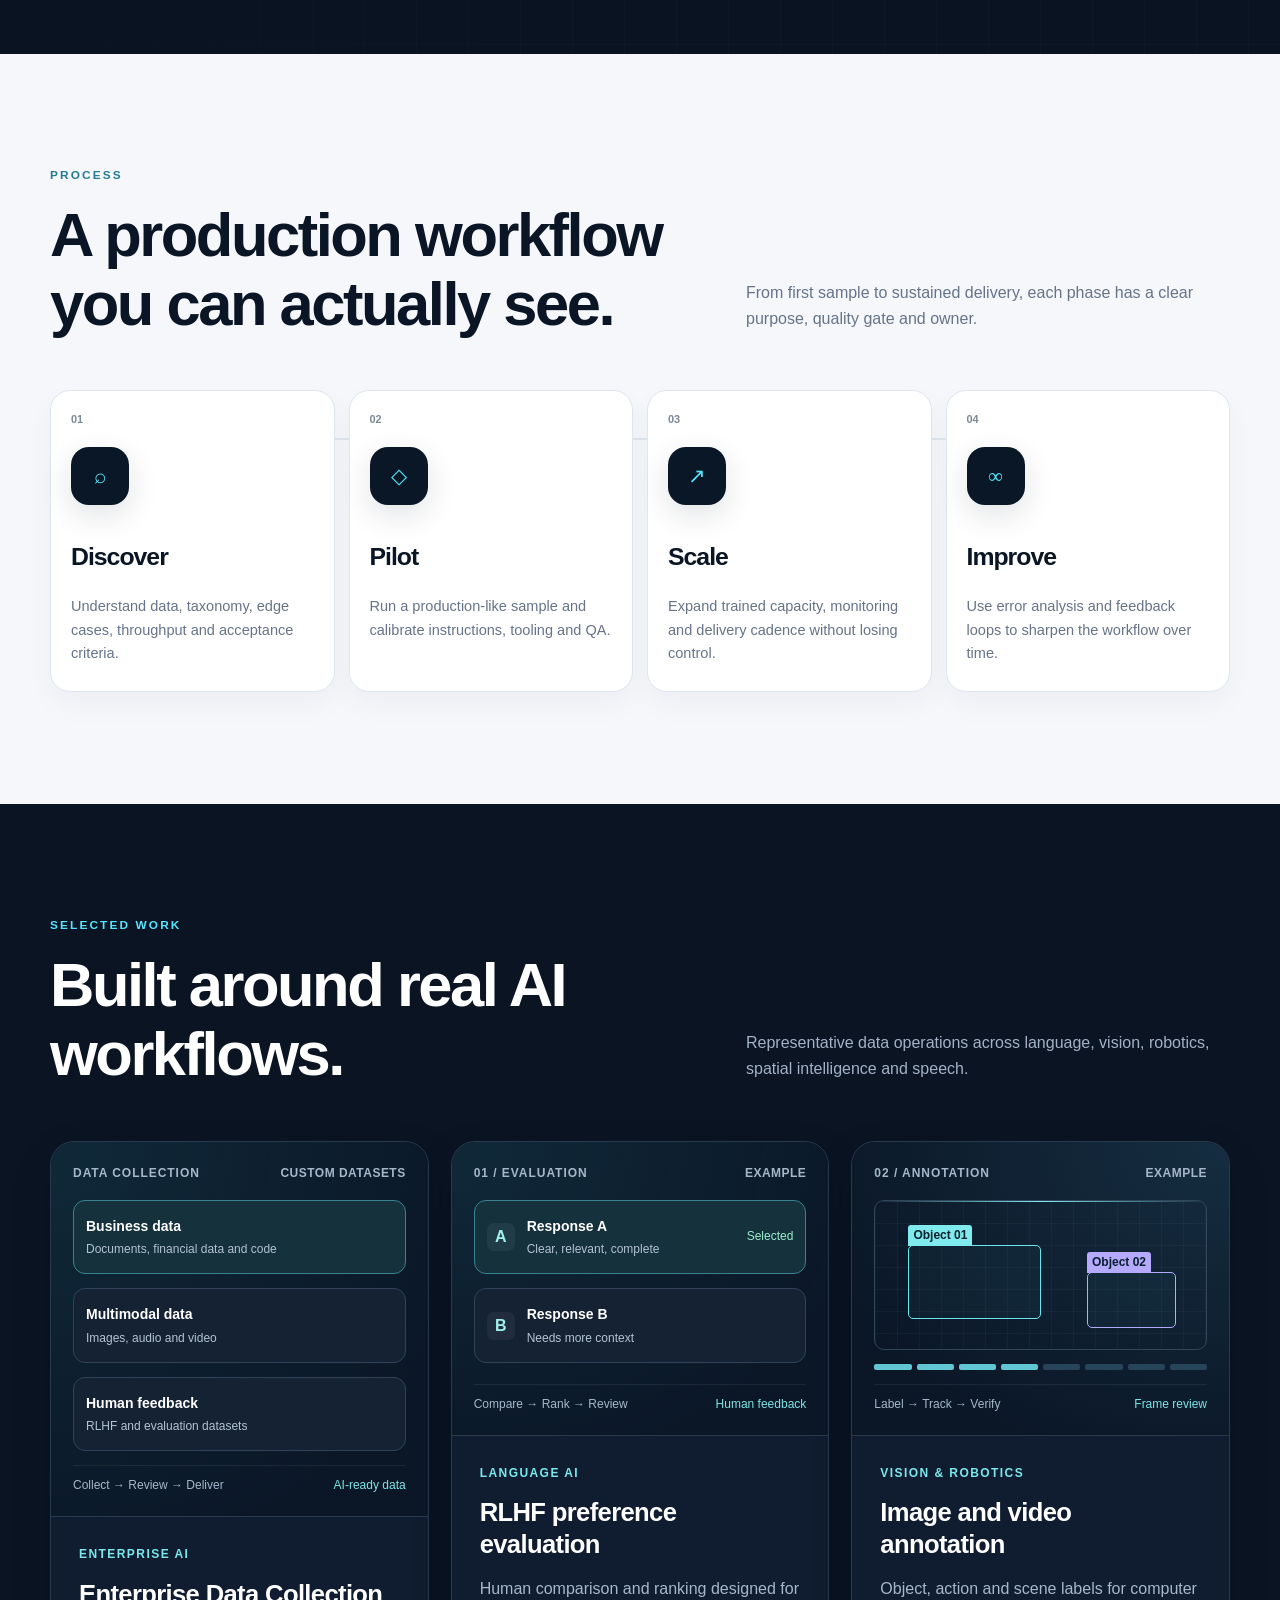
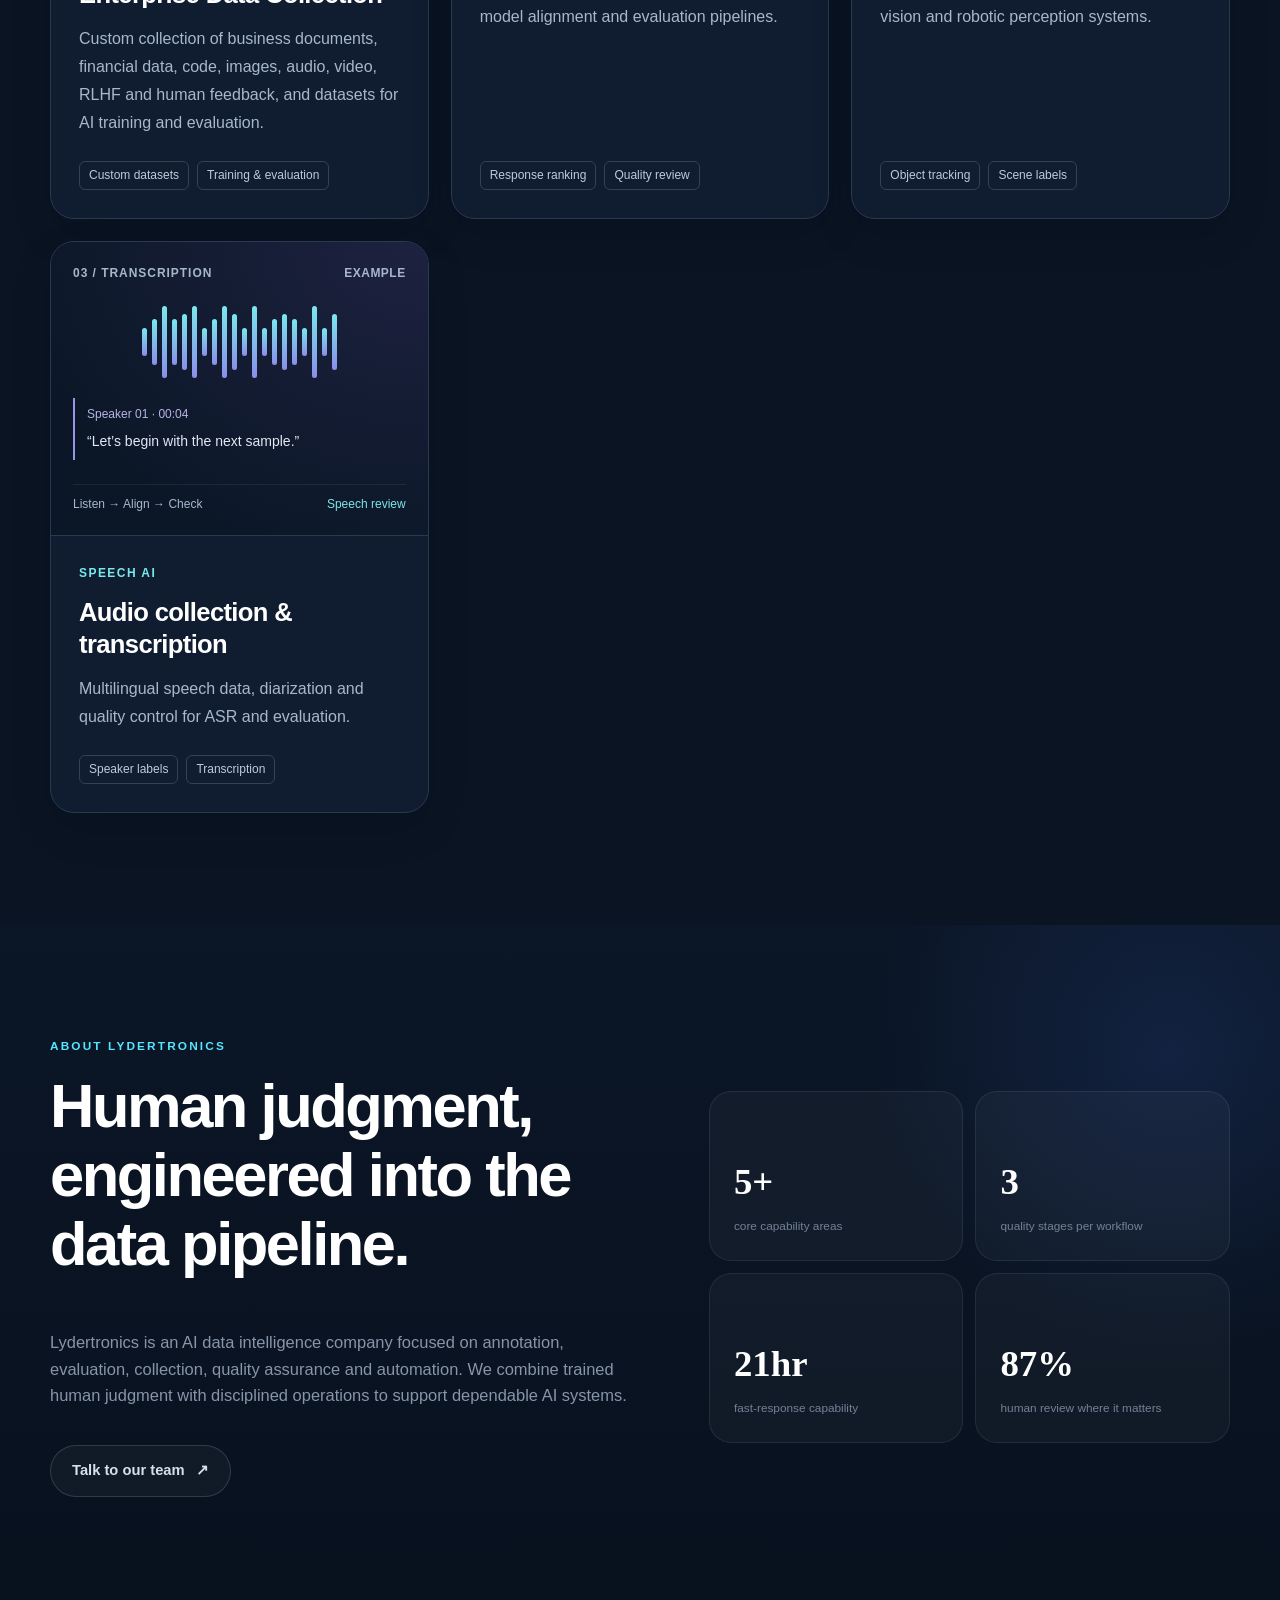
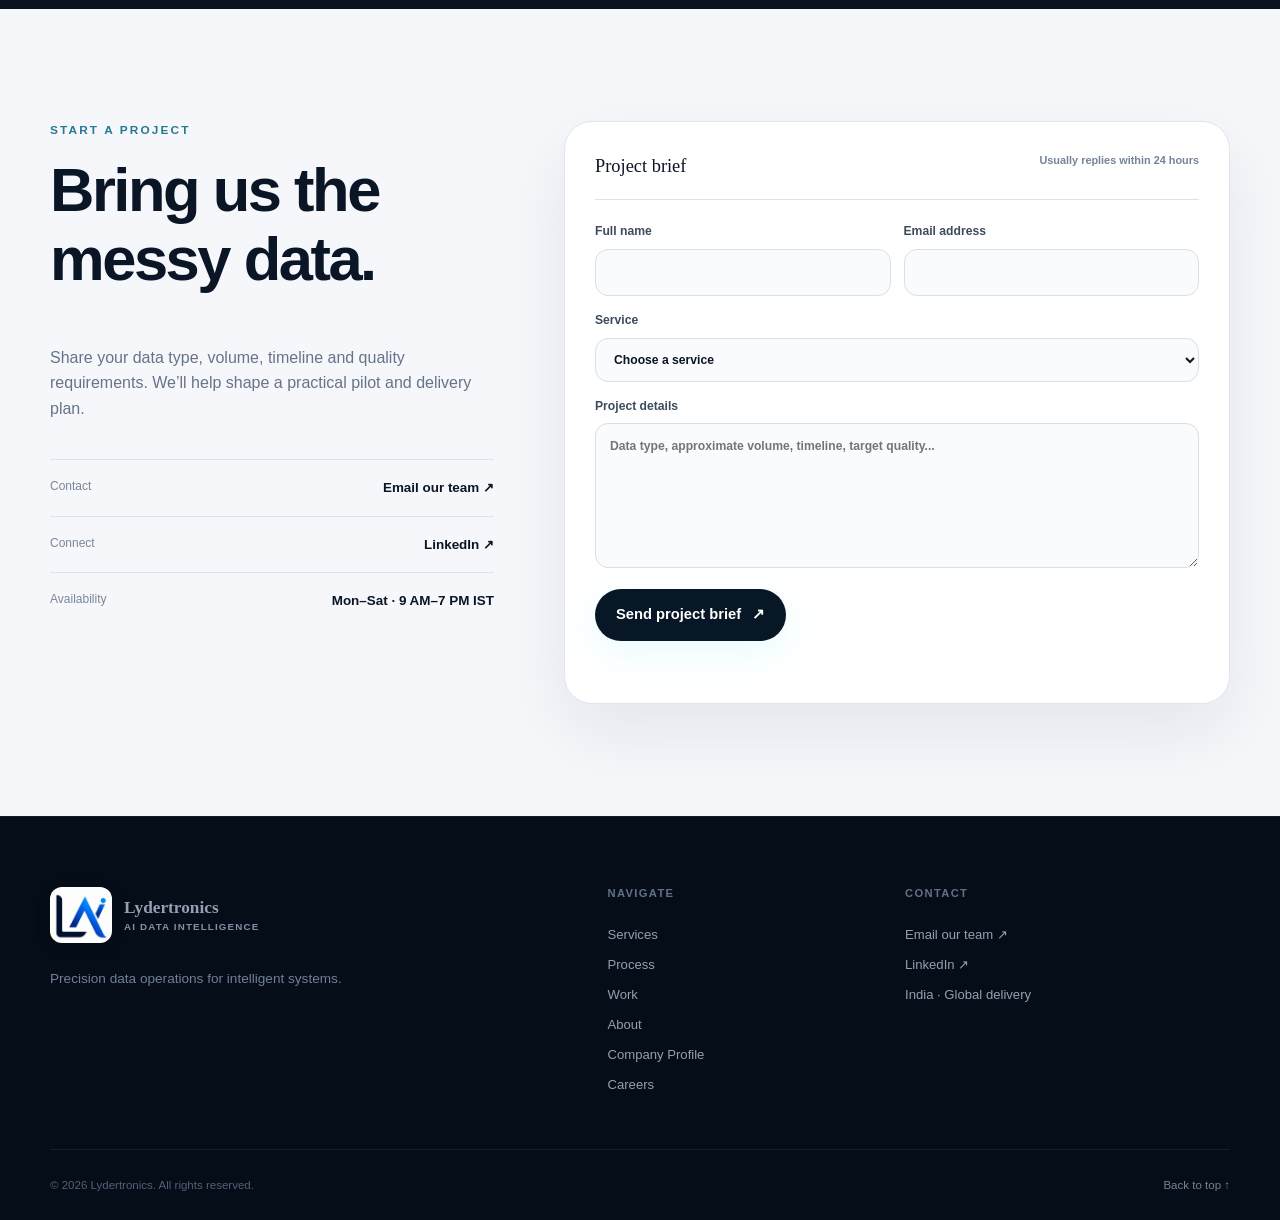
==== commit ddff83ff: "Link company profile from main website navigation" ====
--- a/index.html
+++ b/index.html
@@ -24,6 +24,7 @@
       <button class="nav-toggle" id="navToggle" aria-label="Open navigation" aria-controls="mainNav" aria-expanded="false"><span></span><span></span></button>
       <nav class="main-nav" id="mainNav" aria-label="Primary navigation">
         <a href="#services">Services</a>
+        <a href="company-profile.html">Company Profile</a>
         <a href="#process">Process</a>
         <a href="#work">Work</a>
         <a href="#about">About</a>
@@ -257,7 +258,7 @@
   <footer class="site-footer">
     <div class="shell footer-grid">
       <div><a class="brand footer-brand" href="#home"><span class="brand-mark brand-mark--logo"><img src="image/lydertronics-logo.png" alt="" width="528" height="480" decoding="async" /></span><span class="brand-copy"><strong>Lydertronics</strong><small>AI Data Intelligence</small></span></a><p>Precision data operations for intelligent systems.</p></div>
-      <div><h4>Navigate</h4><a href="#services">Services</a><a href="#process">Process</a><a href="#work">Work</a><a href="#about">About</a><a href="careers.html">Careers</a></div>
+      <div><h4>Navigate</h4><a href="#services">Services</a><a href="#process">Process</a><a href="#work">Work</a><a href="#about">About</a><a href="company-profile.html">Company Profile</a><a href="careers.html">Careers</a></div>
       <div><h4>Contact</h4><a href="mailto:contact@lydertronicsai.com">Email our team ↗</a><a href="https://www.linkedin.com/company/lydertronics-ai/" target="_blank" rel="noopener noreferrer">LinkedIn ↗</a><span>India · Global delivery</span></div>
     </div>
     <div class="shell footer-bottom"><span>© <span data-year></span> Lydertronics. All rights reserved.</span><a href="#home">Back to top ↑</a></div>
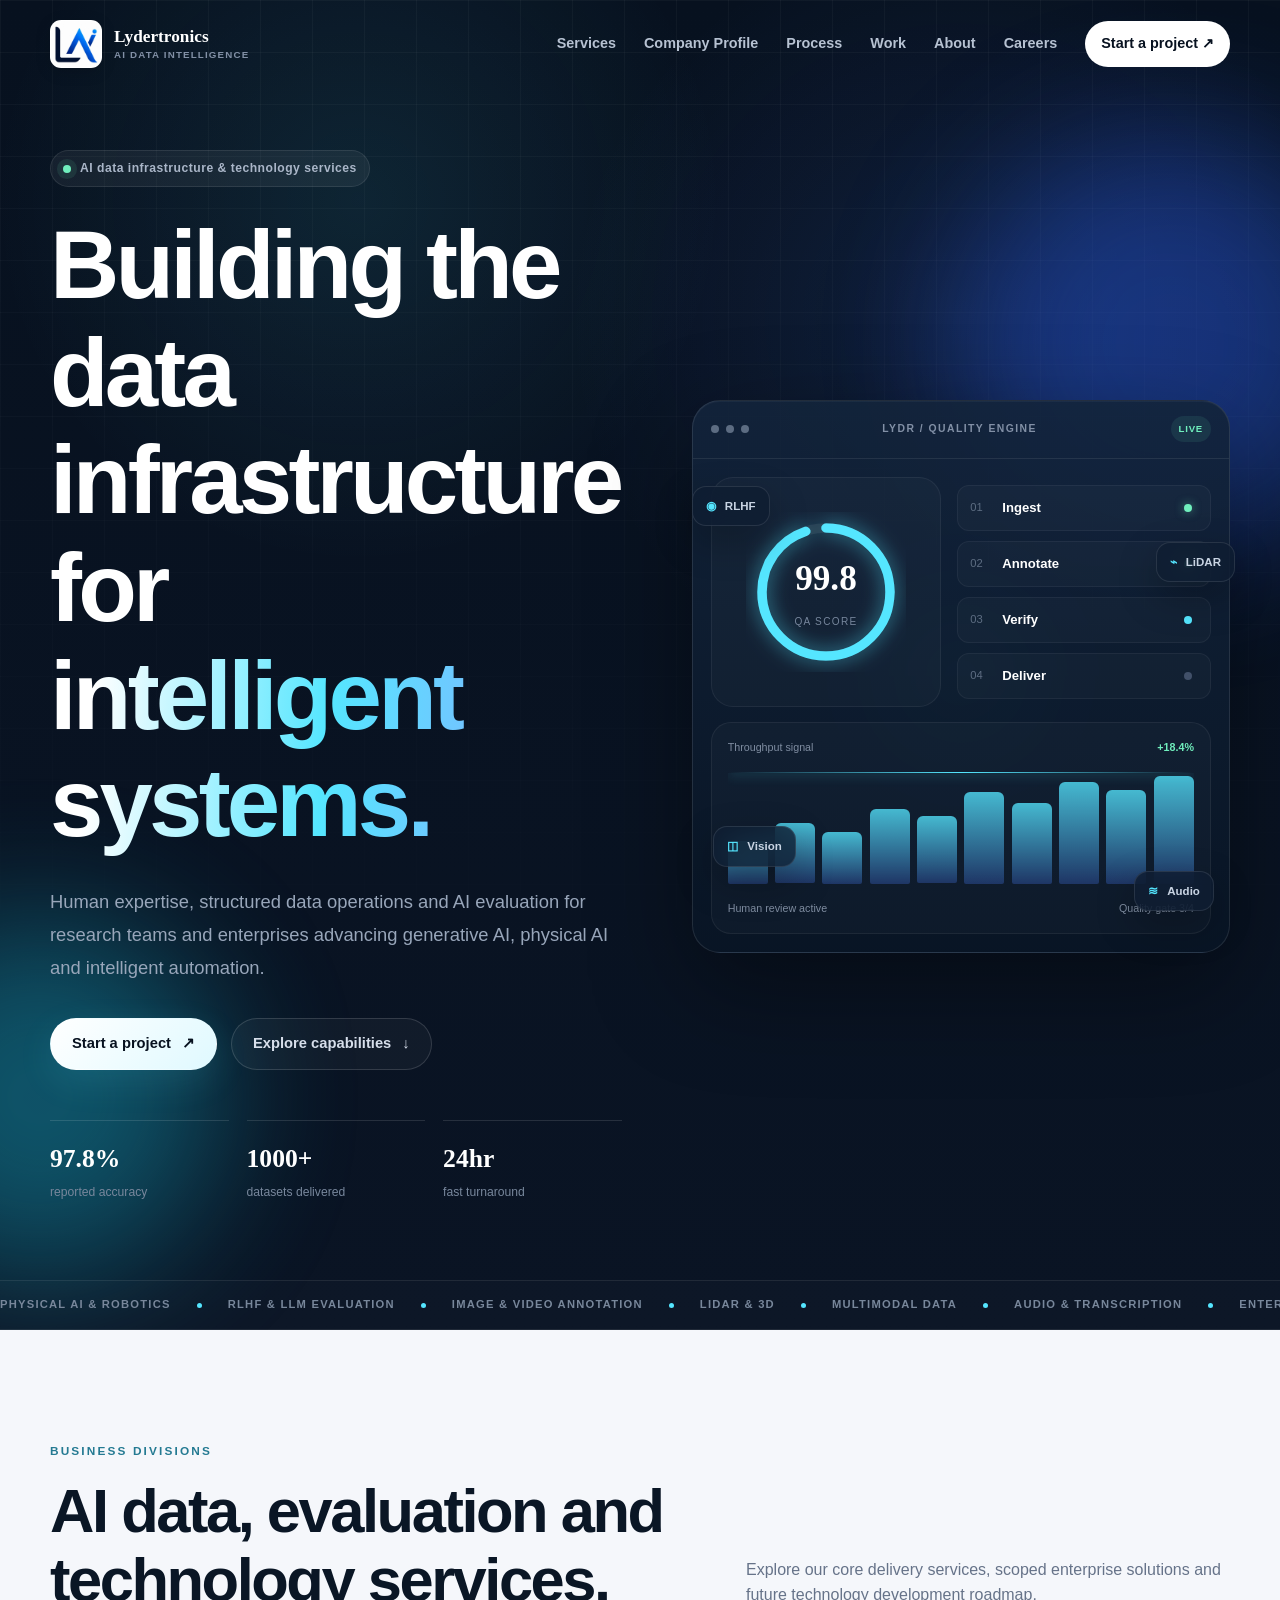
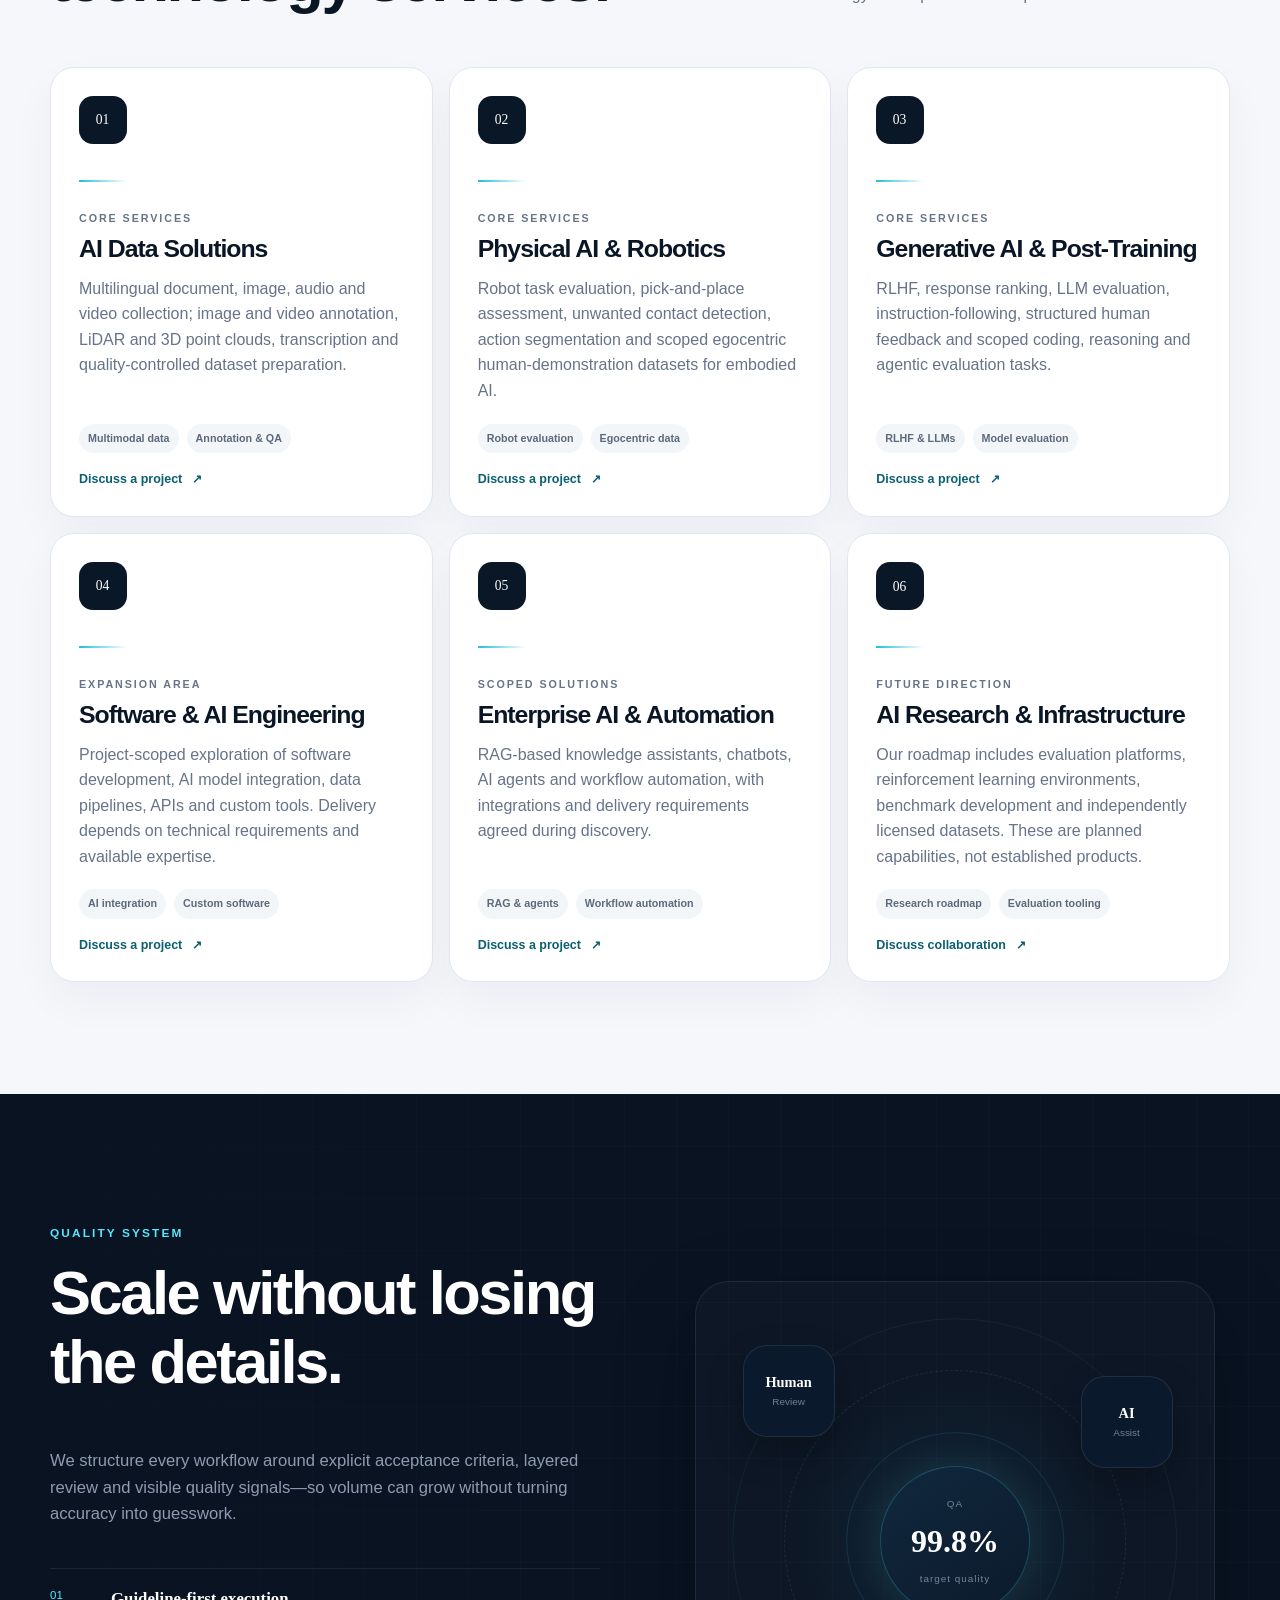
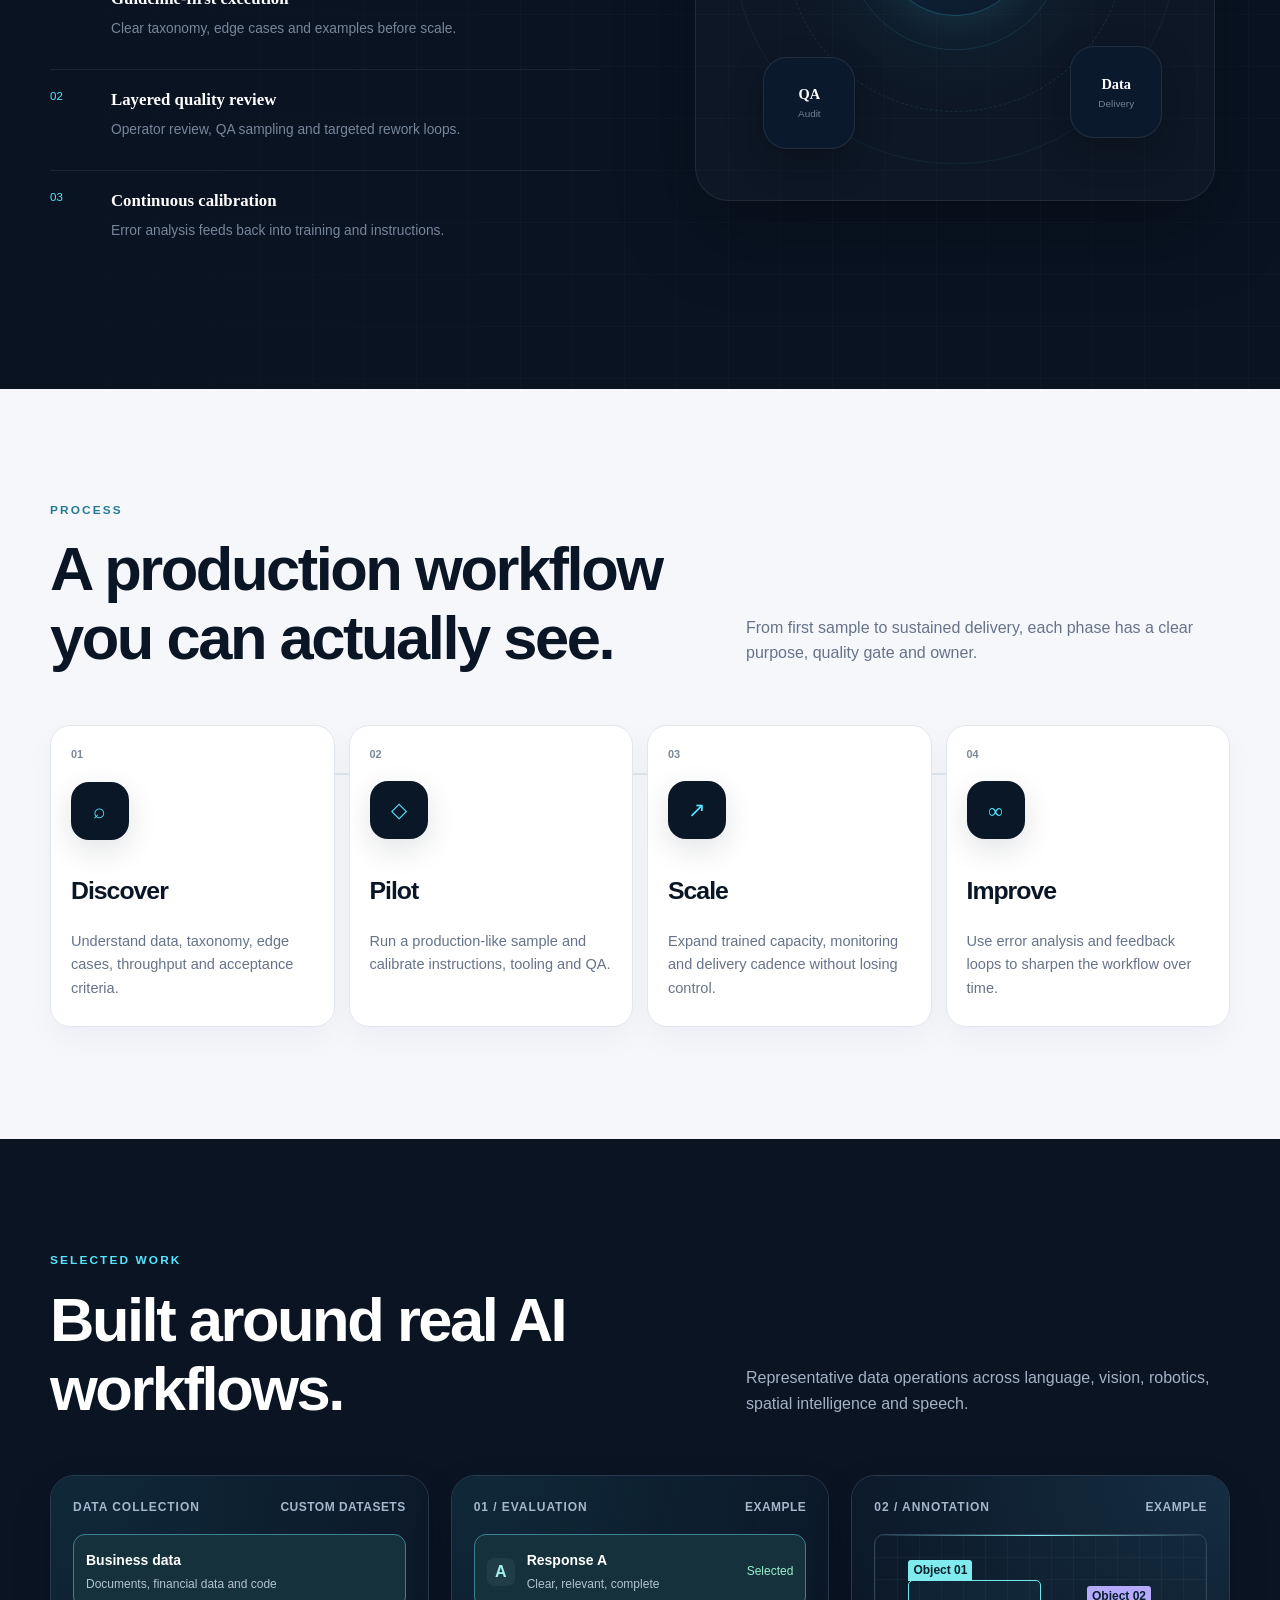
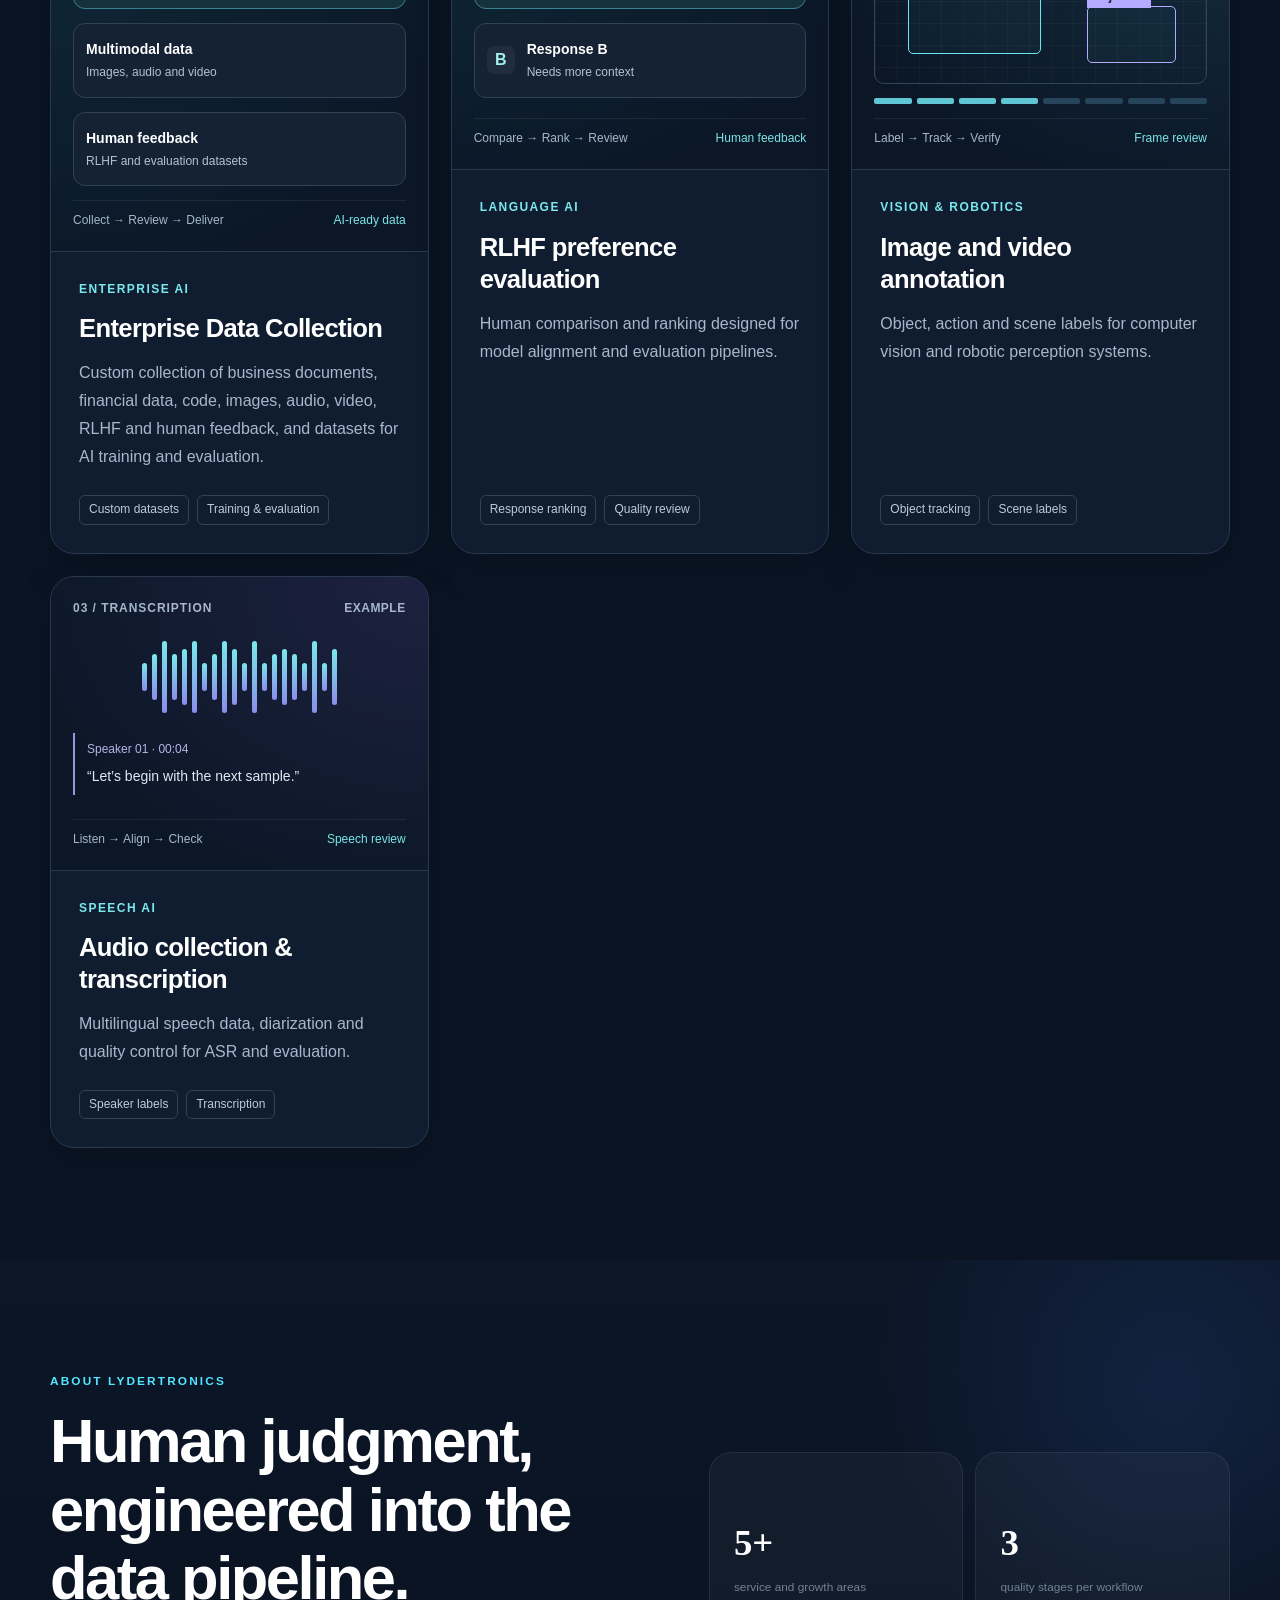
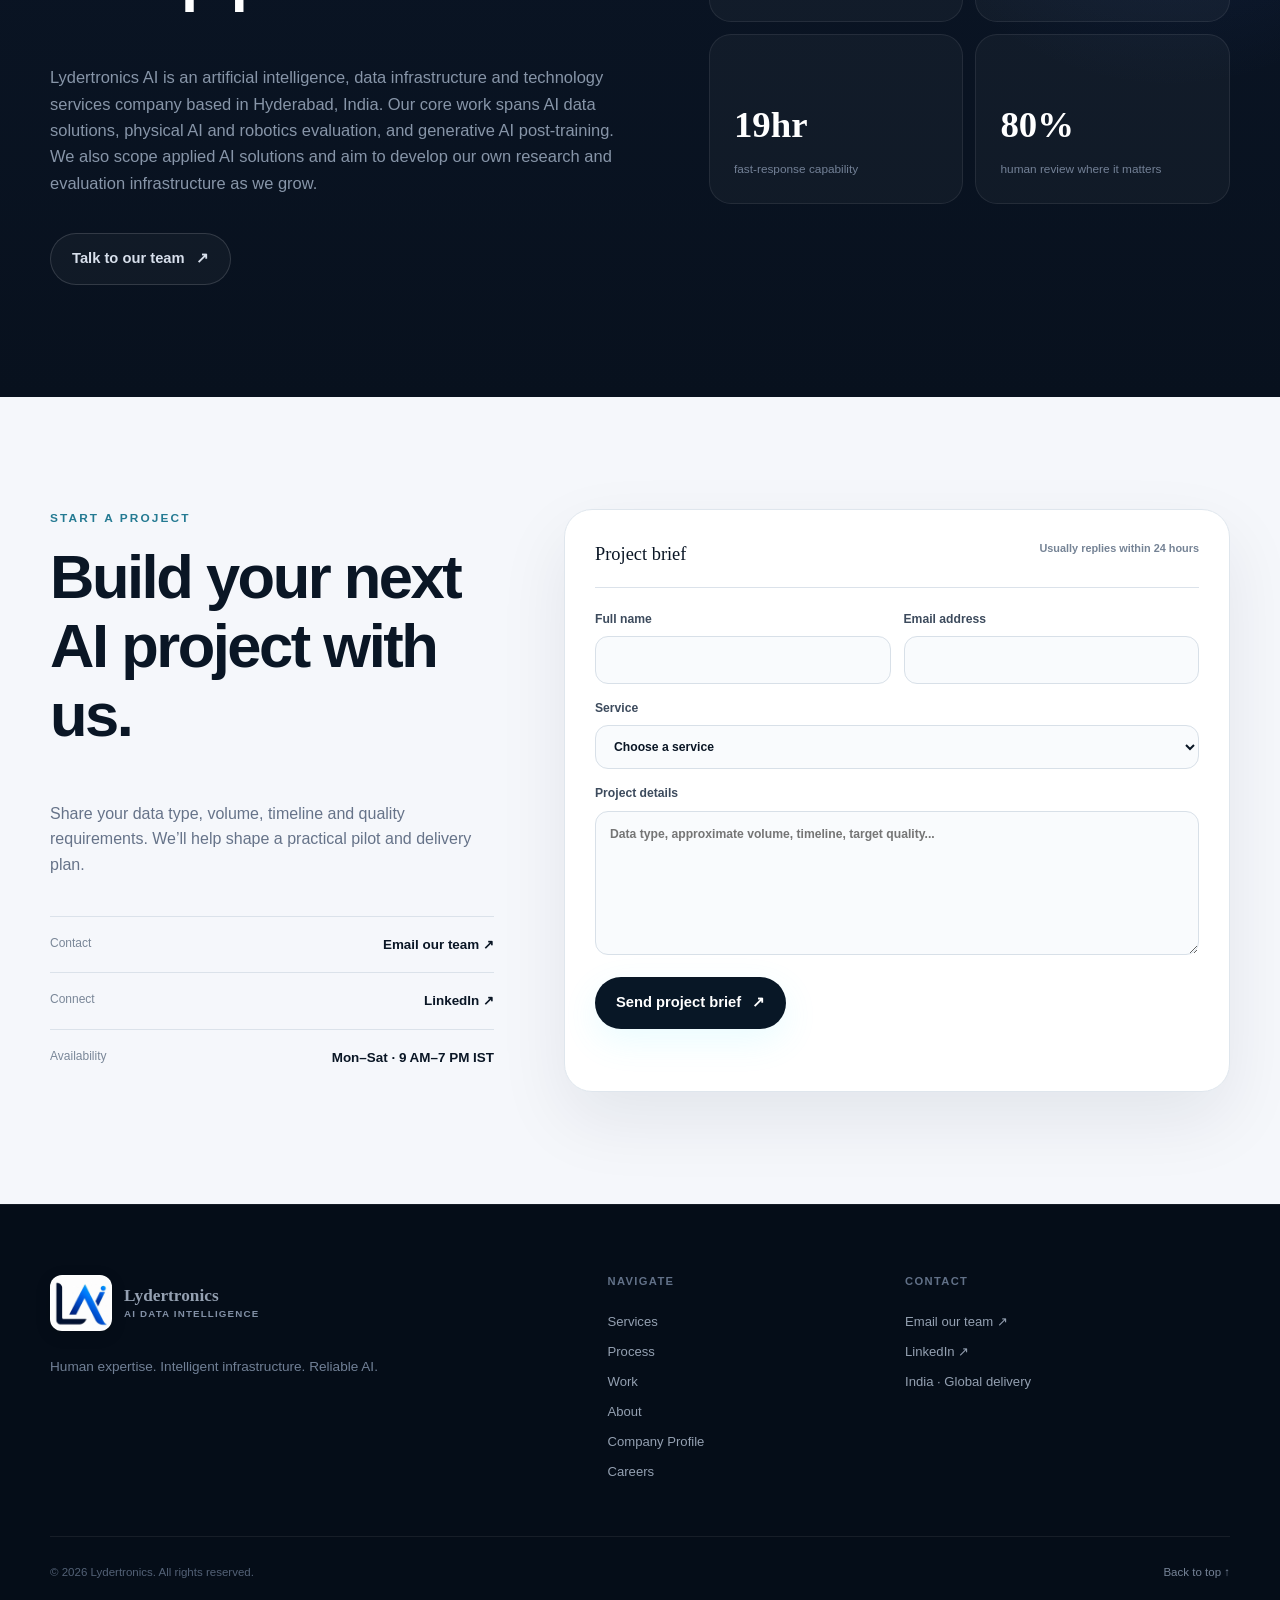
==== commit 2cda3d07: "Align homepage with AI data and technology service divisions" ====
--- a/index.html
+++ b/index.html
@@ -3,9 +3,9 @@
 <head>
   <meta charset="UTF-8" />
   <meta name="viewport" content="width=device-width, initial-scale=1.0" />
-  <title>Lydertronics | AI Data Services & Automation</title>
-  <meta name="description" content="Lydertronics delivers AI data annotation, RLHF, LiDAR, multimodal data, transcription, dataset collection and AI automation services." />
-  <meta name="keywords" content="AI data annotation, RLHF, image annotation, video annotation, LiDAR annotation, multimodal AI, transcription, AI automation, Lydertronics" />
+  <title>Lydertronics AI | AI Data Infrastructure &amp; Technology Services</title>
+  <meta name="description" content="Lydertronics AI provides AI training data, physical AI and robotics evaluation, LLM post-training, multimodal annotation and scoped enterprise AI solutions." />
+  <meta name="keywords" content="AI data services, physical AI, robotics evaluation, RLHF, LLM evaluation, AI post-training, egocentric video, data annotation, LiDAR, multilingual data, enterprise AI, Lydertronics AI" />
   <meta name="author" content="Lydertronics" />
   <meta name="robots" content="index, follow" />
   <meta name="theme-color" content="#07111f" />
@@ -41,9 +41,9 @@
       <div class="hero-orb orb-b" aria-hidden="true"></div>
       <div class="shell hero-layout">
         <div class="hero-copy reveal">
-          <div class="status-pill"><span></span> AI data operations for production systems</div>
-          <h1>High-quality data for <em>AI development.</em></h1>
-          <p class="hero-lede">Human-reviewed datasets, evaluation signals and automation workflows built for teams that need quality they can measure and delivery they can trust.</p>
+          <div class="status-pill"><span></span> AI data infrastructure &amp; technology services</div>
+          <h1>Building the data infrastructure for <em>intelligent systems.</em></h1>
+          <p class="hero-lede">Human expertise, structured data operations and AI evaluation for research teams and enterprises advancing generative AI, physical AI and intelligent automation.</p>
           <div class="hero-actions">
             <a class="button primary magnetic" href="#contact">Start a project <span>↗</span></a>
             <a class="button ghost" href="#services">Explore capabilities <span>↓</span></a>
@@ -98,8 +98,8 @@
 
       <div class="ticker-wrap" aria-label="Capabilities">
         <div class="ticker-track">
-          <span>RLHF & LLM Evaluation</span><i></i><span>Image Annotation</span><i></i><span>Video Annotation</span><i></i><span>LiDAR & 3D</span><i></i><span>Multimodal AI</span><i></i><span>Audio & Transcription</span><i></i><span>AI Automation</span><i></i>
-          <span>RLHF & LLM Evaluation</span><i></i><span>Image Annotation</span><i></i><span>Video Annotation</span><i></i><span>LiDAR & 3D</span><i></i><span>Multimodal AI</span><i></i><span>Audio & Transcription</span><i></i><span>AI Automation</span><i></i>
+          <span>Physical AI &amp; Robotics</span><i></i><span>RLHF &amp; LLM Evaluation</span><i></i><span>Image &amp; Video Annotation</span><i></i><span>LiDAR &amp; 3D</span><i></i><span>Multimodal Data</span><i></i><span>Audio &amp; Transcription</span><i></i><span>Enterprise AI &amp; Automation</span><i></i>
+          <span>Physical AI &amp; Robotics</span><i></i><span>RLHF &amp; LLM Evaluation</span><i></i><span>Image &amp; Video Annotation</span><i></i><span>LiDAR &amp; 3D</span><i></i><span>Multimodal Data</span><i></i><span>Audio &amp; Transcription</span><i></i><span>Enterprise AI &amp; Automation</span><i></i>
         </div>
       </div>
     </section>
@@ -107,16 +107,16 @@
     <section class="section light-section" id="services">
       <div class="shell">
         <div class="section-head reveal">
-          <div><p class="eyebrow">CAPABILITIES</p><h2>Data operations built for modern AI teams.</h2></div>
-          <p>High-accuracy human workflows, practical automation and clear QA systems across language, vision, spatial and audio data.</p>
+          <div><p class="eyebrow">BUSINESS DIVISIONS</p><h2>AI data, evaluation and technology services.</h2></div>
+          <p>Explore our core delivery services, scoped enterprise solutions and future technology development roadmap.</p>
         </div>
         <div class="service-grid">
-          <article class="service-card reveal"><div class="service-icon">01</div><div class="service-line"></div><h3>RLHF & LLM Evaluation</h3><p>Preference ranking, response comparison, safety review and structured human feedback for model training and evaluation.</p><div class="tags"><span>Alignment</span><span>Human feedback</span></div><a href="#contact" aria-label="Ask about RLHF">Discuss service <b>↗</b></a></article>
-          <article class="service-card reveal"><div class="service-icon">02</div><div class="service-line"></div><h3>Image & Video Annotation</h3><p>Bounding boxes, polygons, segmentation, keypoints, tracking and frame-level labels for vision and robotics systems.</p><div class="tags"><span>Computer vision</span><span>Robotics</span></div><a href="#contact" aria-label="Ask about image and video annotation">Discuss service <b>↗</b></a></article>
-          <article class="service-card reveal"><div class="service-icon">03</div><div class="service-line"></div><h3>LiDAR & 3D Point Cloud</h3><p>Cuboids, object tracking, classification and semantic segmentation for autonomous and spatial intelligence systems.</p><div class="tags"><span>3D sensing</span><span>Autonomy</span></div><a href="#contact" aria-label="Ask about LiDAR">Discuss service <b>↗</b></a></article>
-          <article class="service-card reveal"><div class="service-icon">04</div><div class="service-line"></div><h3>Multimodal AI Annotation</h3><p>Aligned text, image, audio and video labels for vision-language models, multimodal evaluation and generative AI.</p><div class="tags"><span>VLM</span><span>Generative AI</span></div><a href="#contact" aria-label="Ask about multimodal AI">Discuss service <b>↗</b></a></article>
-          <article class="service-card reveal"><div class="service-icon">05</div><div class="service-line"></div><h3>Audio & Transcription</h3><p>Speech collection, transcription, diarization, language review and quality-controlled datasets for ASR and TTS.</p><div class="tags"><span>Speech data</span><span>ASR / TTS</span></div><a href="#contact" aria-label="Ask about audio and transcription">Discuss service <b>↗</b></a></article>
-          <article class="service-card reveal"><div class="service-icon">06</div><div class="service-line"></div><h3>AI Automation</h3><p>AI agents, operational workflows and integrations that reduce repetitive work and connect business systems.</p><div class="tags"><span>Agents</span><span>Workflow design</span></div><a href="#contact" aria-label="Ask about AI automation">Discuss service <b>↗</b></a></article>
+          <article class="service-card reveal"><div class="service-icon">01</div><div class="service-line"></div><p class="eyebrow" style="font-size:.67rem;margin:0 0 8px">Core services</p><h3>AI Data Solutions</h3><p>Multilingual document, image, audio and video collection; image and video annotation, LiDAR and 3D point clouds, transcription and quality-controlled dataset preparation.</p><div class="tags"><span>Multimodal data</span><span>Annotation &amp; QA</span></div><a href="#contact" aria-label="Discuss AI Data Solutions">Discuss a project <b>↗</b></a></article>
+          <article class="service-card reveal"><div class="service-icon">02</div><div class="service-line"></div><p class="eyebrow" style="font-size:.67rem;margin:0 0 8px">Core services</p><h3>Physical AI &amp; Robotics</h3><p>Robot task evaluation, pick-and-place assessment, unwanted contact detection, action segmentation and scoped egocentric human-demonstration datasets for embodied AI.</p><div class="tags"><span>Robot evaluation</span><span>Egocentric data</span></div><a href="#contact" aria-label="Discuss Physical AI &amp; Robotics">Discuss a project <b>↗</b></a></article>
+          <article class="service-card reveal"><div class="service-icon">03</div><div class="service-line"></div><p class="eyebrow" style="font-size:.67rem;margin:0 0 8px">Core services</p><h3>Generative AI &amp; Post-Training</h3><p>RLHF, response ranking, LLM evaluation, instruction-following, structured human feedback and scoped coding, reasoning and agentic evaluation tasks.</p><div class="tags"><span>RLHF &amp; LLMs</span><span>Model evaluation</span></div><a href="#contact" aria-label="Discuss Generative AI &amp; Post-Training">Discuss a project <b>↗</b></a></article>
+          <article class="service-card reveal"><div class="service-icon">04</div><div class="service-line"></div><p class="eyebrow" style="font-size:.67rem;margin:0 0 8px">Expansion area</p><h3>Software &amp; AI Engineering</h3><p>Project-scoped exploration of software development, AI model integration, data pipelines, APIs and custom tools. Delivery depends on technical requirements and available expertise.</p><div class="tags"><span>AI integration</span><span>Custom software</span></div><a href="#contact" aria-label="Discuss Software &amp; AI Engineering">Discuss a project <b>↗</b></a></article>
+          <article class="service-card reveal"><div class="service-icon">05</div><div class="service-line"></div><p class="eyebrow" style="font-size:.67rem;margin:0 0 8px">Scoped solutions</p><h3>Enterprise AI &amp; Automation</h3><p>RAG-based knowledge assistants, chatbots, AI agents and workflow automation, with integrations and delivery requirements agreed during discovery.</p><div class="tags"><span>RAG &amp; agents</span><span>Workflow automation</span></div><a href="#contact" aria-label="Discuss Enterprise AI &amp; Automation">Discuss a project <b>↗</b></a></article>
+          <article class="service-card reveal"><div class="service-icon">06</div><div class="service-line"></div><p class="eyebrow" style="font-size:.67rem;margin:0 0 8px">Future direction</p><h3>AI Research &amp; Infrastructure</h3><p>Our roadmap includes evaluation platforms, reinforcement learning environments, benchmark development and independently licensed datasets. These are planned capabilities, not established products.</p><div class="tags"><span>Research roadmap</span><span>Evaluation tooling</span></div><a href="#contact" aria-label="Discuss AI Research &amp; Infrastructure">Discuss collaboration <b>↗</b></a></article>
         </div>
       </div>
     </section>
@@ -219,11 +219,11 @@
         <div class="about-copy reveal">
           <p class="eyebrow light">ABOUT LYDERTRONICS</p>
           <h2>Human judgment, engineered into the data pipeline.</h2>
-          <p>Lydertronics is an AI data intelligence company focused on annotation, evaluation, collection, quality assurance and automation. We combine trained human judgment with disciplined operations to support dependable AI systems.</p>
+          <p>Lydertronics AI is an artificial intelligence, data infrastructure and technology services company based in Hyderabad, India. Our core work spans AI data solutions, physical AI and robotics evaluation, and generative AI post-training. We also scope applied AI solutions and aim to develop our own research and evaluation infrastructure as we grow.</p>
           <a class="button ghost light-ghost" href="#contact">Talk to our team <span>↗</span></a>
         </div>
         <div class="about-stats reveal">
-          <div><strong data-counter="6" data-suffix="+">0+</strong><span>core capability areas</span></div>
+          <div><strong data-counter="6" data-suffix="+">0+</strong><span>service and growth areas</span></div>
           <div><strong data-counter="4" data-suffix="">0</strong><span>quality stages per workflow</span></div>
           <div><strong data-counter="24" data-suffix="hr">0hr</strong><span>fast-response capability</span></div>
           <div><strong data-counter="100" data-suffix="%">0%</strong><span>human review where it matters</span></div>
@@ -235,7 +235,7 @@
       <div class="shell contact-grid">
         <div class="contact-copy reveal">
           <p class="eyebrow">START A PROJECT</p>
-          <h2>Bring us the messy data.</h2>
+          <h2>Build your next AI project with us.</h2>
           <p>Share your data type, volume, timeline and quality requirements. We’ll help shape a practical pilot and delivery plan.</p>
           <div class="contact-list">
             <a href="mailto:contact@lydertronicsai.com"><span>Contact</span><strong>Email our team ↗</strong></a>
@@ -246,7 +246,7 @@
         <form class="contact-form reveal" id="contactForm" novalidate>
           <div class="form-head"><span>Project brief</span><b>Usually replies within 24 hours</b></div>
           <div class="form-row"><label>Full name<input id="fname" name="name" type="text" autocomplete="name" required /></label><label>Email address<input id="femail" name="email" type="email" autocomplete="email" required /></label></div>
-          <label>Service<select id="fservice" name="service" required><option value="">Choose a service</option><option>RLHF / LLM Evaluation</option><option>Image & Video Annotation</option><option>LiDAR & 3D Point Cloud</option><option>Multimodal AI Annotation</option><option>Audio / Transcription / Data Collection</option><option>AI Automation</option><option>Other</option></select></label>
+          <label>Service<select id="fservice" name="service" required><option value="">Choose a service</option><option>AI Data Solutions</option><option>Physical AI &amp; Robotics</option><option>Generative AI &amp; Post-Training</option><option>Software &amp; AI Engineering (scope discussion)</option><option>Enterprise AI &amp; Automation</option><option>AI Research &amp; Infrastructure (roadmap collaboration)</option><option>Other</option></select></label>
           <label>Project details<textarea id="fmsg" name="message" rows="6" placeholder="Data type, approximate volume, timeline, target quality..." required></textarea></label>
           <button class="button primary submit-button magnetic" type="submit">Send project brief <span>↗</span></button>
           <p class="form-status" id="formStatus" role="status" aria-live="polite"></p>
@@ -257,7 +257,7 @@
 
   <footer class="site-footer">
     <div class="shell footer-grid">
-      <div><a class="brand footer-brand" href="#home"><span class="brand-mark brand-mark--logo"><img src="image/lydertronics-logo.png" alt="" width="528" height="480" decoding="async" /></span><span class="brand-copy"><strong>Lydertronics</strong><small>AI Data Intelligence</small></span></a><p>Precision data operations for intelligent systems.</p></div>
+      <div><a class="brand footer-brand" href="#home"><span class="brand-mark brand-mark--logo"><img src="image/lydertronics-logo.png" alt="" width="528" height="480" decoding="async" /></span><span class="brand-copy"><strong>Lydertronics</strong><small>AI Data Intelligence</small></span></a><p>Human expertise. Intelligent infrastructure. Reliable AI.</p></div>
       <div><h4>Navigate</h4><a href="#services">Services</a><a href="#process">Process</a><a href="#work">Work</a><a href="#about">About</a><a href="company-profile.html">Company Profile</a><a href="careers.html">Careers</a></div>
       <div><h4>Contact</h4><a href="mailto:contact@lydertronicsai.com">Email our team ↗</a><a href="https://www.linkedin.com/company/lydertronics-ai/" target="_blank" rel="noopener noreferrer">LinkedIn ↗</a><span>India · Global delivery</span></div>
     </div>
--- a/style.css
+++ b/style.css
@@ -129,3 +129,29 @@
 .brand-mark--logo img{display:block;width:100%;height:100%;object-fit:contain}
 .footer-brand .brand-mark--logo{width:62px;height:56px;border-radius:12px}
 @media(max-width:520px){.brand-mark--logo{width:46px;height:42px}.brand{gap:10px}}
+
+
+/* Premium motion system: restrained, consistent and accessibility-aware. */
+:root{scroll-behavior:smooth;--motion-fast:180ms;--motion-mid:420ms;--motion-slow:760ms;--motion-ease:cubic-bezier(.22,1,.36,1)}
+html{scroll-padding-top:100px}
+.site-header{transition:background .35s var(--motion-ease),box-shadow .35s var(--motion-ease),backdrop-filter .35s var(--motion-ease)}
+.site-header.scrolled{box-shadow:0 12px 36px #0003;backdrop-filter:blur(18px)}
+.main-nav a,.brand,.button,.service-card,.work-card,.process-card,.contact-list a{transition:color var(--motion-fast) ease,background var(--motion-mid) var(--motion-ease),border-color var(--motion-mid) var(--motion-ease),box-shadow var(--motion-mid) var(--motion-ease),transform var(--motion-mid) var(--motion-ease)}
+.button{will-change:transform}
+.service-card,.work-card,.process-card{transform:translateZ(0)}
+.service-card:hover,.process-card:hover{transform:translateY(-6px);box-shadow:0 18px 42px #06111f18}
+.service-card .service-icon{transition:transform .45s var(--motion-ease),background .3s ease}
+.service-card:hover .service-icon{transform:translateY(-3px) rotate(-4deg)}
+.work-visual{overflow:hidden}
+.work-visual img{transition:transform .8s var(--motion-ease),filter .5s ease}
+.work-card:hover .work-visual img{transform:scale(1.045);filter:saturate(1.08)}
+.work-card{transition:transform .5s var(--motion-ease),box-shadow .5s var(--motion-ease),border-color .35s ease}
+.work-card:hover{box-shadow:0 22px 50px #02091635}
+.contact-list a:hover{transform:translateX(5px)}
+.hero-orb{will-change:transform;animation:orb-drift 13s ease-in-out infinite alternate}
+.orb-b{animation-delay:-6s}
+@keyframes orb-drift{from{transform:translate3d(0,-8px,0) scale(1)}to{transform:translate3d(16px,18px,0) scale(1.07)}}
+.reveal.reveal-pending{opacity:0;transform:translate3d(0,26px,0);transition:opacity .75s var(--motion-ease),transform .85s var(--motion-ease)}
+.reveal.visible{opacity:1;transform:translate3d(0,0,0)}
+@media(hover:hover) and (pointer:fine){.button.primary:hover{box-shadow:0 12px 28px #45c8df38}.brand:hover{transform:translateY(-1px)}}
+@media(prefers-reduced-motion:reduce){html{scroll-behavior:auto}.hero-orb{animation:none!important}.service-card,.work-card,.process-card,.contact-list a,.button,.brand{transition:none!important;transform:none!important}.reveal.reveal-pending{opacity:1;transform:none;transition:none}}
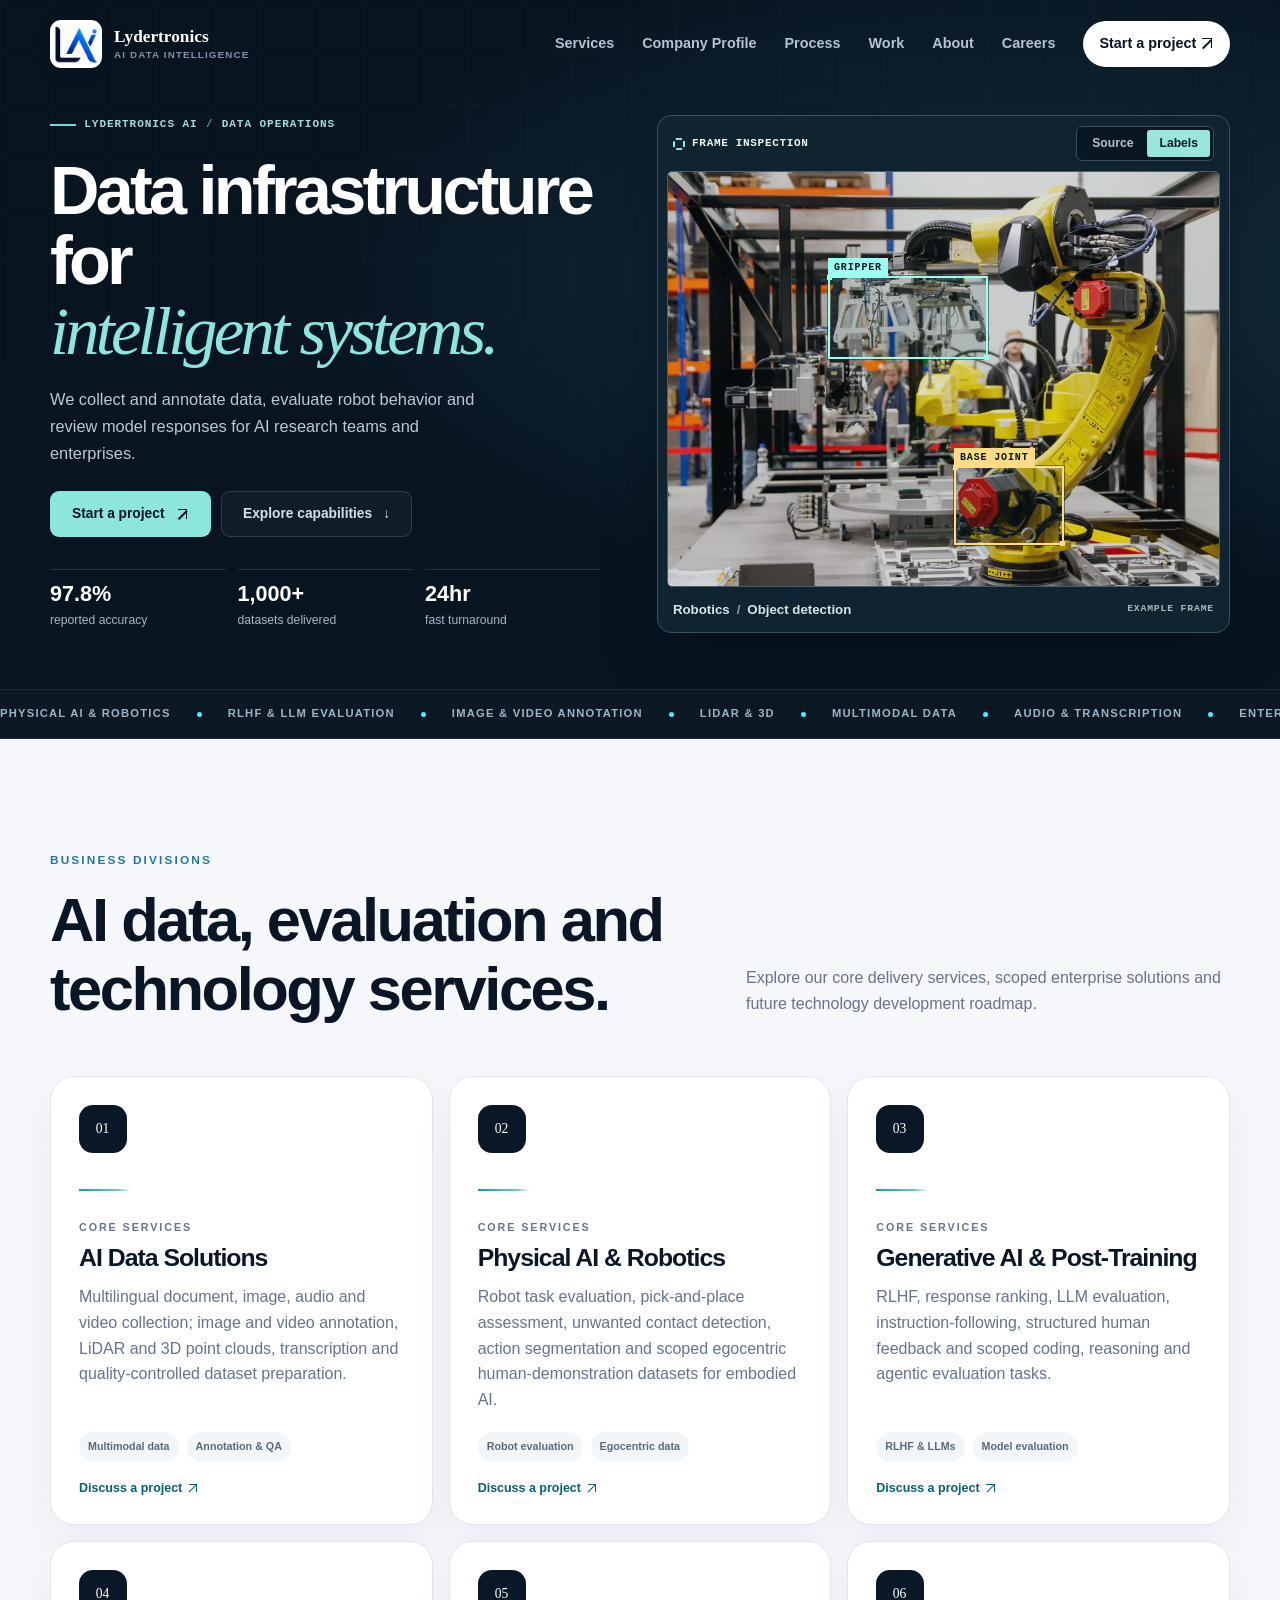
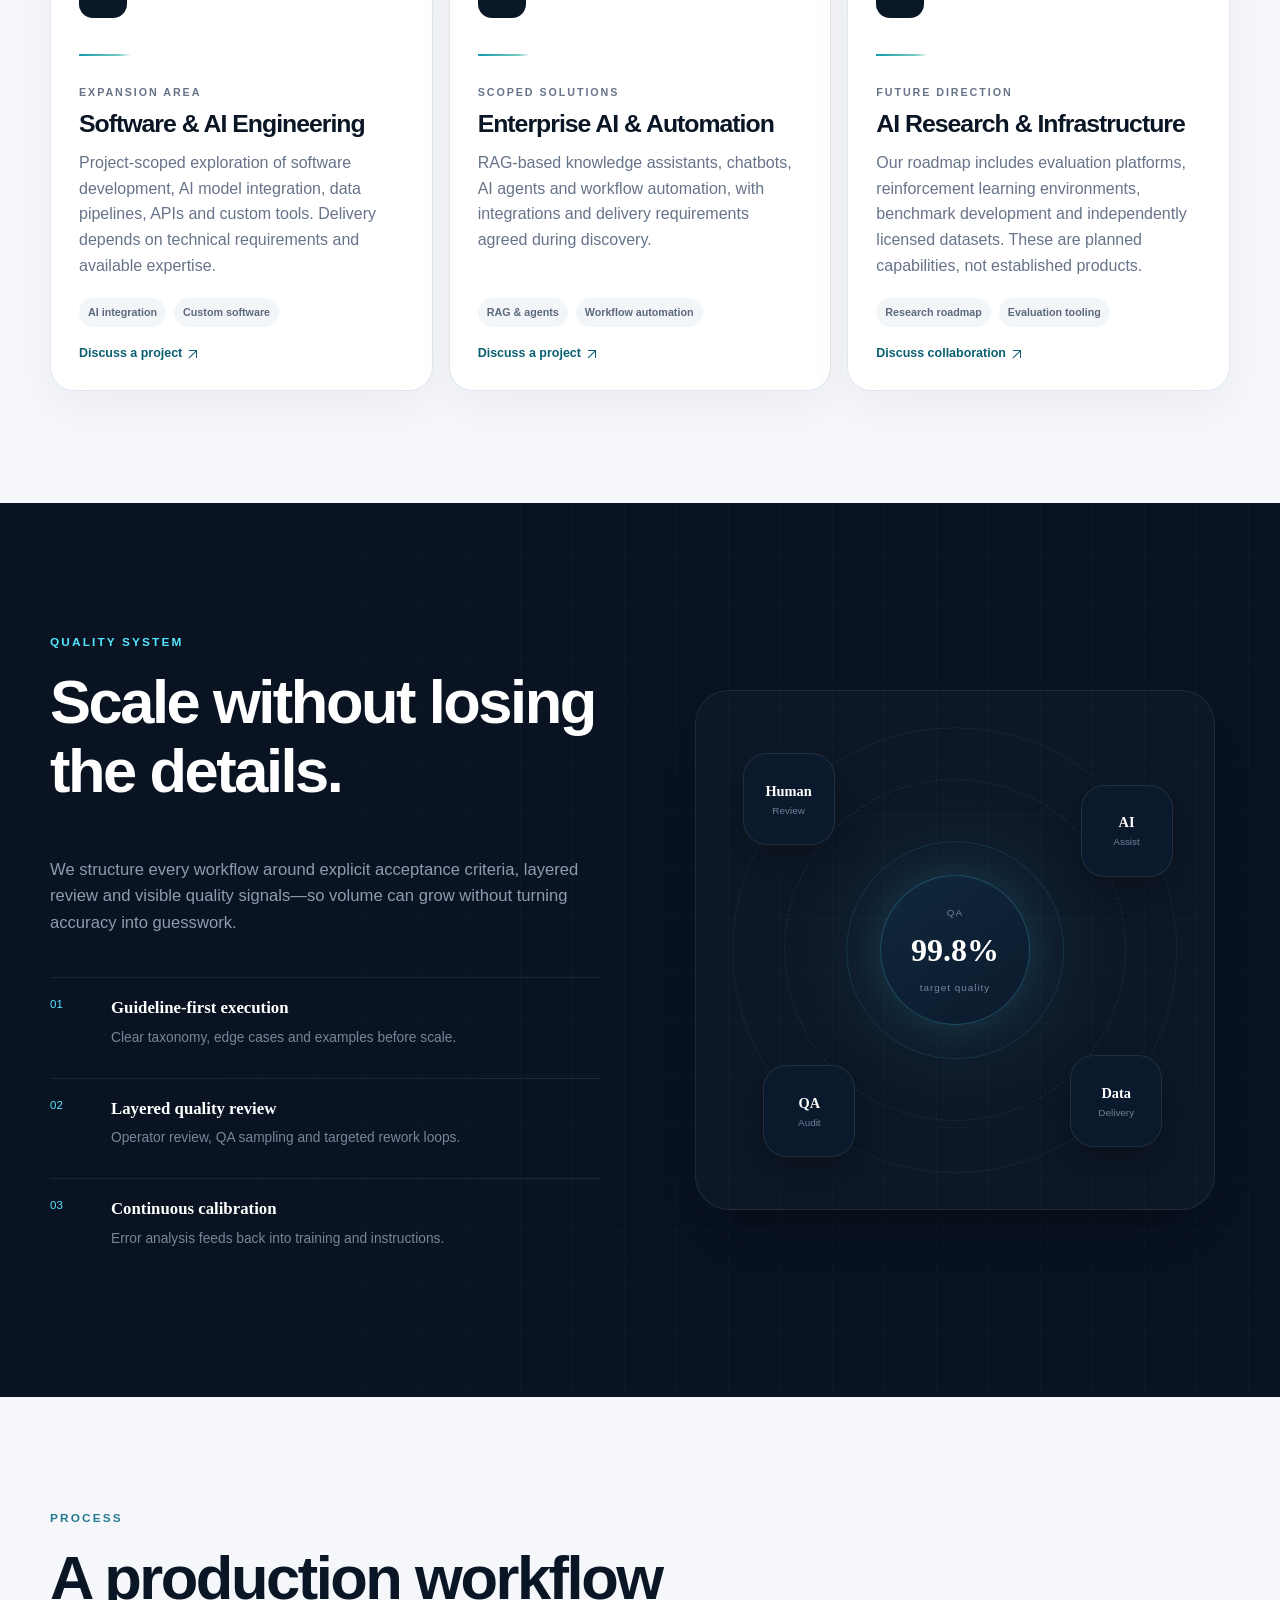
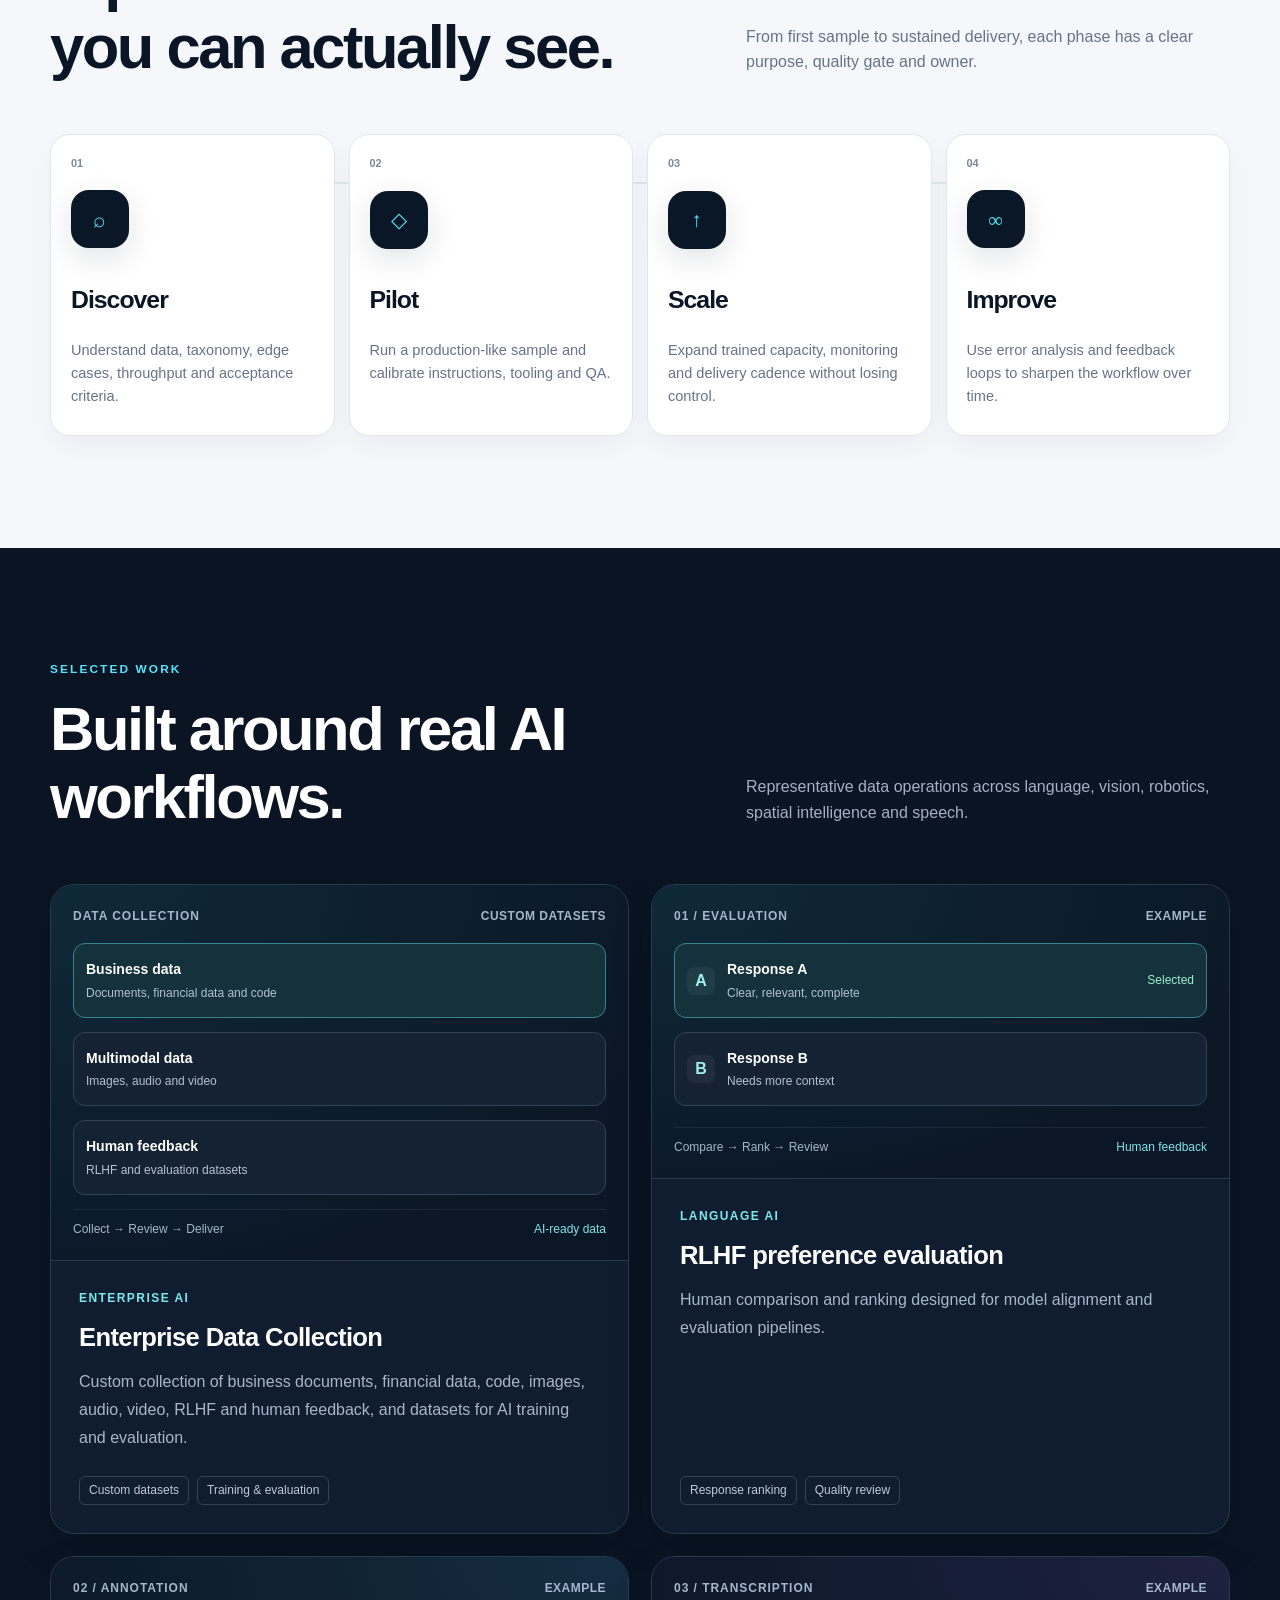
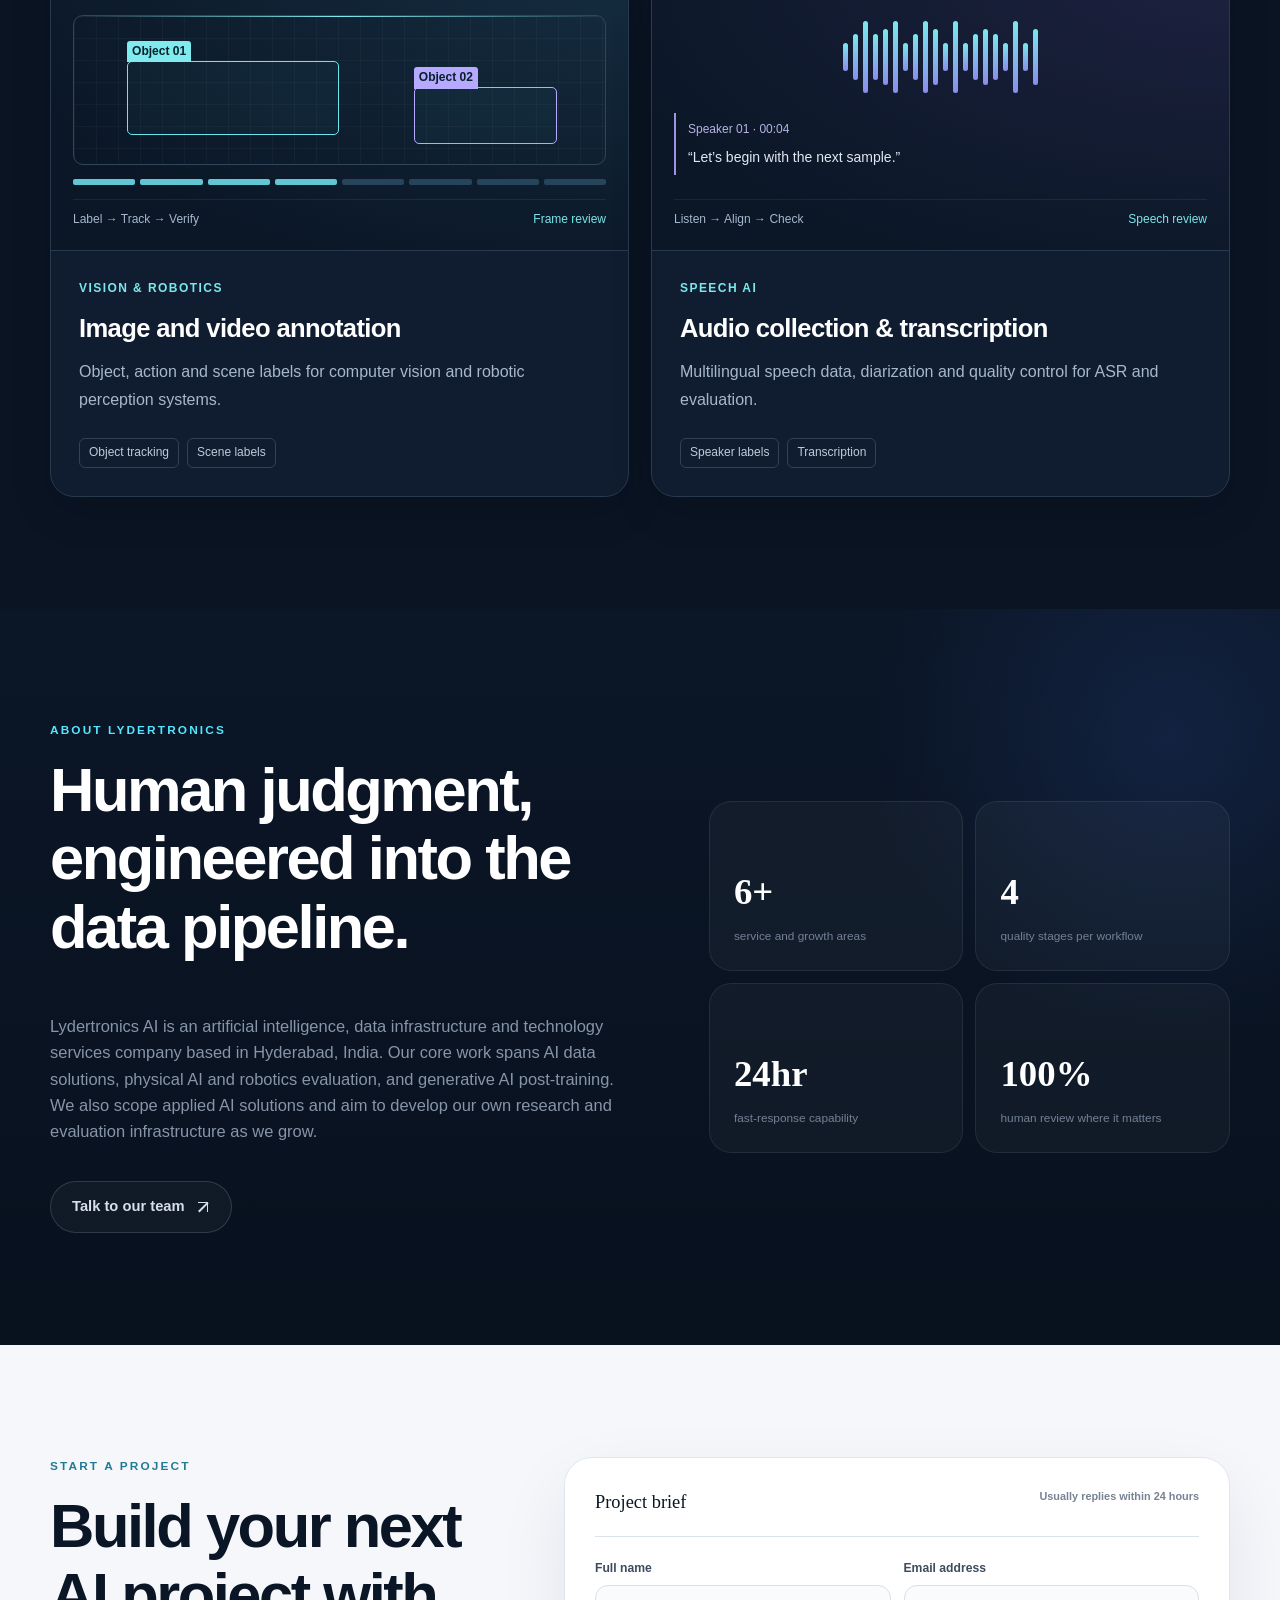
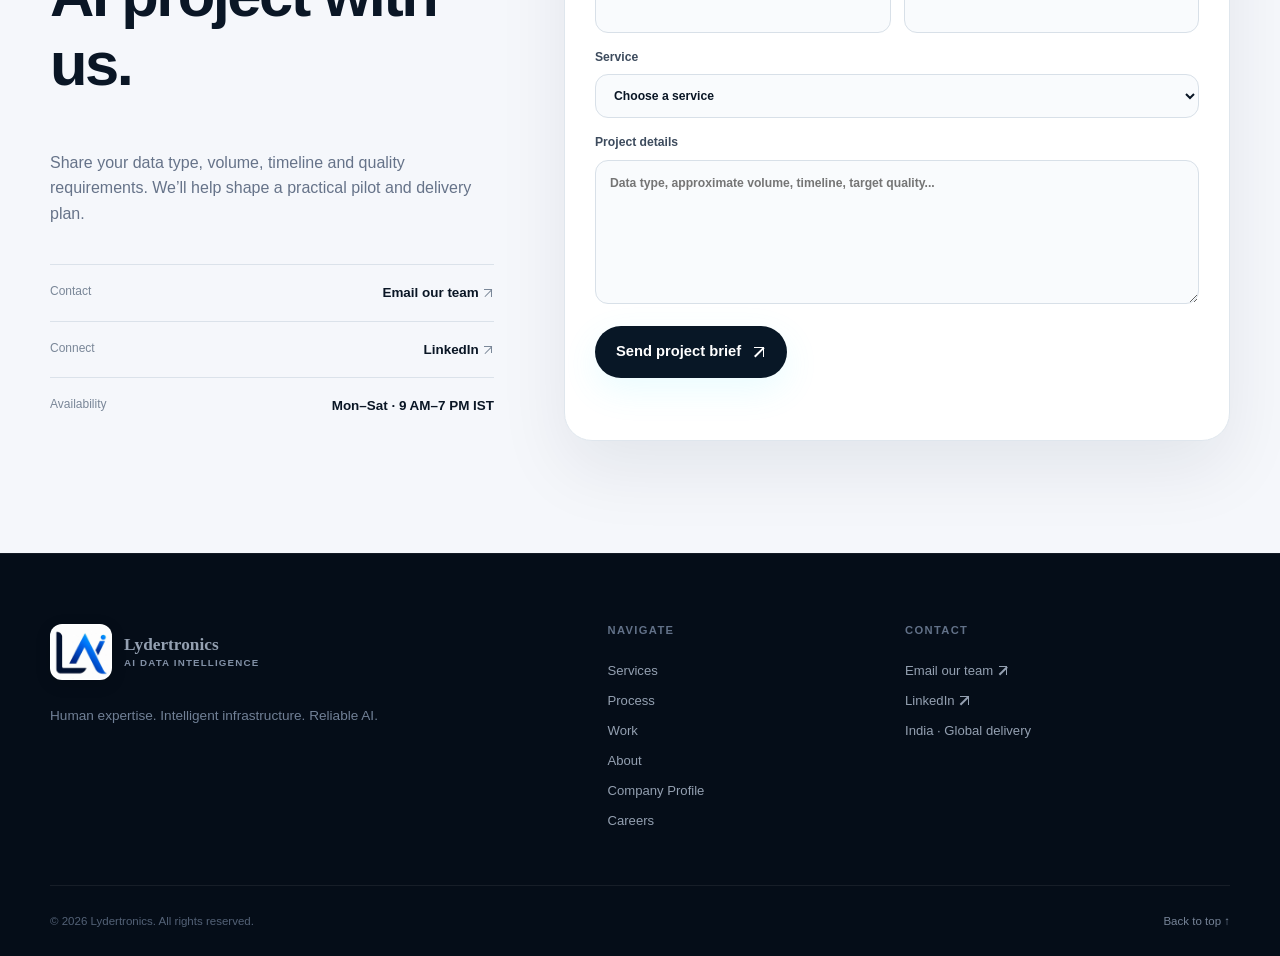
==== commit 1aec2ecb: "Show an interactive robotics annotation and repair responsive navigation" ====
--- a/index.html
+++ b/index.html
@@ -11,10 +11,12 @@
   <meta name="theme-color" content="#07111f" />
   <link rel="canonical" href="https://lydertronicsai.com/" />
   <link rel="icon" type="image/png" href="image/lydertronics-logo.png" />
-  <link rel="stylesheet" href="style.css?v=20260906-logo" />
+  <link rel="stylesheet" href="style.css?v=20261125" />
+  <link rel="stylesheet" href="navigation.css?v=20261125">
+  <script defer src="navigation.js?v=20261125"></script>
 </head>
 <body data-page="home">
-  <div class="page-noise" aria-hidden="true"></div>
+  <a class="skip-link" href="#main-content">Skip to content</a>
   <header class="site-header" id="siteHeader">
     <div class="shell nav-shell">
       <a class="brand" href="#home" aria-label="Lydertronics home">
@@ -29,77 +31,58 @@
         <a href="#work">Work</a>
         <a href="#about">About</a>
         <a href="careers.html">Careers</a>
-        <a class="nav-cta" href="#contact">Start a project <span>↗</span></a>
+        <a class="nav-cta" href="#contact">Start a project <span class="arrow-up" aria-hidden="true"></span></a>
       </nav>
     </div>
   </header>
 
-  <main>
+  <main id="main-content" tabindex="-1">
     <section class="hero" id="home">
       <div class="hero-grid-bg" aria-hidden="true"></div>
       <div class="hero-orb orb-a" aria-hidden="true"></div>
       <div class="hero-orb orb-b" aria-hidden="true"></div>
       <div class="shell hero-layout">
-        <div class="hero-copy reveal">
-          <div class="status-pill"><span></span> AI data infrastructure &amp; technology services</div>
-          <h1>Building the data infrastructure for <em>intelligent systems.</em></h1>
-          <p class="hero-lede">Human expertise, structured data operations and AI evaluation for research teams and enterprises advancing generative AI, physical AI and intelligent automation.</p>
+        <div class="hero-copy">
+          <p class="hero-kicker">Lydertronics AI <span aria-hidden="true">/</span> Data operations</p>
+          <h1>Data infrastructure for <em>intelligent systems.</em></h1>
+          <p class="hero-lede">We collect and annotate data, evaluate robot behavior and review model responses for AI research teams and enterprises.</p>
           <div class="hero-actions">
-            <a class="button primary magnetic" href="#contact">Start a project <span>↗</span></a>
+            <a class="button primary magnetic" href="#contact">Start a project <span class="arrow-up" aria-hidden="true"></span></a>
             <a class="button ghost" href="#services">Explore capabilities <span>↓</span></a>
           </div>
           <div class="hero-metrics">
-            <div><strong data-counter="97.8" data-suffix="%">0%</strong><span>reported accuracy</span></div>
-            <div><strong data-counter="1000" data-suffix="+">0+</strong><span>datasets delivered</span></div>
-            <div><strong data-counter="24" data-suffix="hr">0hr</strong><span>fast turnaround</span></div>
-          </div>
-        </div>
-
-        <div class="hero-stage reveal" id="heroStage" aria-label="Animated AI data workflow visualization">
-          <div class="stage-glow"></div>
-          <div class="data-console tilt-card">
-            <div class="console-head">
-              <div class="console-dots"><span></span><span></span><span></span></div>
-              <span class="console-label">LYDR / QUALITY ENGINE</span>
-              <span class="live-badge">LIVE</span>
-            </div>
-            <div class="console-body">
-              <div class="quality-core">
-                <div class="quality-ring">
-                  <svg viewBox="0 0 120 120" aria-hidden="true">
-                    <circle cx="60" cy="60" r="48" class="ring-track"></circle>
-                    <circle cx="60" cy="60" r="48" class="ring-value"></circle>
-                  </svg>
-                  <div><strong>99.8</strong><span>QA SCORE</span></div>
-                </div>
-                <div class="pipeline-list">
-                  <div><span>01</span><b>Ingest</b><i class="ok-dot"></i></div>
-                  <div><span>02</span><b>Annotate</b><i class="ok-dot"></i></div>
-                  <div><span>03</span><b>Verify</b><i class="pulse-dot"></i></div>
-                  <div><span>04</span><b>Deliver</b><i></i></div>
-                </div>
-              </div>
-              <div class="signal-panel">
-                <div class="signal-top"><span>Throughput signal</span><b>+18.4%</b></div>
-                <div class="signal-chart" aria-hidden="true">
-                  <span style="--h:38%"></span><span style="--h:54%"></span><span style="--h:46%"></span><span style="--h:67%"></span><span style="--h:60%"></span><span style="--h:82%"></span><span style="--h:72%"></span><span style="--h:91%"></span><span style="--h:84%"></span><span style="--h:96%"></span>
-                  <div class="scan-line"></div>
-                </div>
-                <div class="signal-foot"><span>Human review active</span><span>Quality gate 3/4</span></div>
-              </div>
-            </div>
-          </div>
-          <div class="float-chip chip-1"><span>◉</span> RLHF</div>
-          <div class="float-chip chip-2"><span>⌁</span> LiDAR</div>
-          <div class="float-chip chip-3"><span>◫</span> Vision</div>
-          <div class="float-chip chip-4"><span>≋</span> Audio</div>
-        </div>
+            <div><strong>97.8%</strong><span>reported accuracy</span></div>
+            <div><strong>1,000+</strong><span>datasets delivered</span></div>
+            <div><strong>24hr</strong><span>fast turnaround</span></div>
+          </div>
+        </div>
+
+        <figure class="frame-demo">
+          <div class="frame-toolbar">
+            <span class="frame-title"><i aria-hidden="true"></i> Frame inspection</span>
+            <fieldset class="frame-modes">
+              <legend class="visually-hidden">Annotation view</legend>
+              <label><input type="radio" name="frame-view" value="source"><span>Source</span></label>
+              <label><input type="radio" name="frame-view" value="labels" checked><span>Labels</span></label>
+            </fieldset>
+          </div>
+          <!-- Workcell photograph by Freek Wolsink, Pexels photo 34207359. -->
+          <div class="inspection-frame">
+            <img src="image/robot-arm.webp" width="1000" height="750" fetchpriority="high" alt="Yellow industrial robot reaching over a workbench with a gripper.">
+            <div class="frame-overlay" role="img" aria-label="Boxes identify the gripper and the base joint">
+              <div class="object-box gripper"><span>Gripper</span></div>
+              <div class="object-box joint"><span>Base joint</span></div>
+              <div class="frame-sweep"></div>
+            </div>
+          </div>
+          <figcaption><span>Robotics <i aria-hidden="true">/</i> Object detection</span><small>Example frame</small></figcaption>
+        </figure>
       </div>
 
       <div class="ticker-wrap" aria-label="Capabilities">
         <div class="ticker-track">
-          <span>Physical AI &amp; Robotics</span><i></i><span>RLHF &amp; LLM Evaluation</span><i></i><span>Image &amp; Video Annotation</span><i></i><span>LiDAR &amp; 3D</span><i></i><span>Multimodal Data</span><i></i><span>Audio &amp; Transcription</span><i></i><span>Enterprise AI &amp; Automation</span><i></i>
-          <span>Physical AI &amp; Robotics</span><i></i><span>RLHF &amp; LLM Evaluation</span><i></i><span>Image &amp; Video Annotation</span><i></i><span>LiDAR &amp; 3D</span><i></i><span>Multimodal Data</span><i></i><span>Audio &amp; Transcription</span><i></i><span>Enterprise AI &amp; Automation</span><i></i>
+          <div class="ticker-group"><span>Physical AI &amp; Robotics</span><i></i><span>RLHF &amp; LLM Evaluation</span><i></i><span>Image &amp; Video Annotation</span><i></i><span>LiDAR &amp; 3D</span><i></i><span>Multimodal Data</span><i></i><span>Audio &amp; Transcription</span><i></i><span>Enterprise AI &amp; Automation</span><i></i></div>
+          <div class="ticker-group" aria-hidden="true"><span>Physical AI &amp; Robotics</span><i></i><span>RLHF &amp; LLM Evaluation</span><i></i><span>Image &amp; Video Annotation</span><i></i><span>LiDAR &amp; 3D</span><i></i><span>Multimodal Data</span><i></i><span>Audio &amp; Transcription</span><i></i><span>Enterprise AI &amp; Automation</span><i></i></div>
         </div>
       </div>
     </section>
@@ -111,12 +94,12 @@
           <p>Explore our core delivery services, scoped enterprise solutions and future technology development roadmap.</p>
         </div>
         <div class="service-grid">
-          <article class="service-card reveal"><div class="service-icon">01</div><div class="service-line"></div><p class="eyebrow" style="font-size:.67rem;margin:0 0 8px">Core services</p><h3>AI Data Solutions</h3><p>Multilingual document, image, audio and video collection; image and video annotation, LiDAR and 3D point clouds, transcription and quality-controlled dataset preparation.</p><div class="tags"><span>Multimodal data</span><span>Annotation &amp; QA</span></div><a href="#contact" aria-label="Discuss AI Data Solutions">Discuss a project <b>↗</b></a></article>
-          <article class="service-card reveal"><div class="service-icon">02</div><div class="service-line"></div><p class="eyebrow" style="font-size:.67rem;margin:0 0 8px">Core services</p><h3>Physical AI &amp; Robotics</h3><p>Robot task evaluation, pick-and-place assessment, unwanted contact detection, action segmentation and scoped egocentric human-demonstration datasets for embodied AI.</p><div class="tags"><span>Robot evaluation</span><span>Egocentric data</span></div><a href="#contact" aria-label="Discuss Physical AI &amp; Robotics">Discuss a project <b>↗</b></a></article>
-          <article class="service-card reveal"><div class="service-icon">03</div><div class="service-line"></div><p class="eyebrow" style="font-size:.67rem;margin:0 0 8px">Core services</p><h3>Generative AI &amp; Post-Training</h3><p>RLHF, response ranking, LLM evaluation, instruction-following, structured human feedback and scoped coding, reasoning and agentic evaluation tasks.</p><div class="tags"><span>RLHF &amp; LLMs</span><span>Model evaluation</span></div><a href="#contact" aria-label="Discuss Generative AI &amp; Post-Training">Discuss a project <b>↗</b></a></article>
-          <article class="service-card reveal"><div class="service-icon">04</div><div class="service-line"></div><p class="eyebrow" style="font-size:.67rem;margin:0 0 8px">Expansion area</p><h3>Software &amp; AI Engineering</h3><p>Project-scoped exploration of software development, AI model integration, data pipelines, APIs and custom tools. Delivery depends on technical requirements and available expertise.</p><div class="tags"><span>AI integration</span><span>Custom software</span></div><a href="#contact" aria-label="Discuss Software &amp; AI Engineering">Discuss a project <b>↗</b></a></article>
-          <article class="service-card reveal"><div class="service-icon">05</div><div class="service-line"></div><p class="eyebrow" style="font-size:.67rem;margin:0 0 8px">Scoped solutions</p><h3>Enterprise AI &amp; Automation</h3><p>RAG-based knowledge assistants, chatbots, AI agents and workflow automation, with integrations and delivery requirements agreed during discovery.</p><div class="tags"><span>RAG &amp; agents</span><span>Workflow automation</span></div><a href="#contact" aria-label="Discuss Enterprise AI &amp; Automation">Discuss a project <b>↗</b></a></article>
-          <article class="service-card reveal"><div class="service-icon">06</div><div class="service-line"></div><p class="eyebrow" style="font-size:.67rem;margin:0 0 8px">Future direction</p><h3>AI Research &amp; Infrastructure</h3><p>Our roadmap includes evaluation platforms, reinforcement learning environments, benchmark development and independently licensed datasets. These are planned capabilities, not established products.</p><div class="tags"><span>Research roadmap</span><span>Evaluation tooling</span></div><a href="#contact" aria-label="Discuss AI Research &amp; Infrastructure">Discuss collaboration <b>↗</b></a></article>
+          <article class="service-card reveal"><div class="service-icon">01</div><div class="service-line"></div><p class="eyebrow" style="font-size:.67rem;margin:0 0 8px">Core services</p><h3>AI Data Solutions</h3><p>Multilingual document, image, audio and video collection; image and video annotation, LiDAR and 3D point clouds, transcription and quality-controlled dataset preparation.</p><div class="tags"><span>Multimodal data</span><span>Annotation &amp; QA</span></div><a href="#contact" data-service="AI Data Solutions" aria-label="Discuss AI Data Solutions">Discuss a project <span class="arrow-up" aria-hidden="true"></span></a></article>
+          <article class="service-card reveal"><div class="service-icon">02</div><div class="service-line"></div><p class="eyebrow" style="font-size:.67rem;margin:0 0 8px">Core services</p><h3>Physical AI &amp; Robotics</h3><p>Robot task evaluation, pick-and-place assessment, unwanted contact detection, action segmentation and scoped egocentric human-demonstration datasets for embodied AI.</p><div class="tags"><span>Robot evaluation</span><span>Egocentric data</span></div><a href="#contact" data-service="Physical AI &amp; Robotics" aria-label="Discuss Physical AI &amp; Robotics">Discuss a project <span class="arrow-up" aria-hidden="true"></span></a></article>
+          <article class="service-card reveal"><div class="service-icon">03</div><div class="service-line"></div><p class="eyebrow" style="font-size:.67rem;margin:0 0 8px">Core services</p><h3>Generative AI &amp; Post-Training</h3><p>RLHF, response ranking, LLM evaluation, instruction-following, structured human feedback and scoped coding, reasoning and agentic evaluation tasks.</p><div class="tags"><span>RLHF &amp; LLMs</span><span>Model evaluation</span></div><a href="#contact" data-service="Generative AI &amp; Post-Training" aria-label="Discuss Generative AI &amp; Post-Training">Discuss a project <span class="arrow-up" aria-hidden="true"></span></a></article>
+          <article class="service-card reveal"><div class="service-icon">04</div><div class="service-line"></div><p class="eyebrow" style="font-size:.67rem;margin:0 0 8px">Expansion area</p><h3>Software &amp; AI Engineering</h3><p>Project-scoped exploration of software development, AI model integration, data pipelines, APIs and custom tools. Delivery depends on technical requirements and available expertise.</p><div class="tags"><span>AI integration</span><span>Custom software</span></div><a href="#contact" data-service="Software &amp; AI Engineering (scope discussion)" aria-label="Discuss Software &amp; AI Engineering">Discuss a project <span class="arrow-up" aria-hidden="true"></span></a></article>
+          <article class="service-card reveal"><div class="service-icon">05</div><div class="service-line"></div><p class="eyebrow" style="font-size:.67rem;margin:0 0 8px">Scoped solutions</p><h3>Enterprise AI &amp; Automation</h3><p>RAG-based knowledge assistants, chatbots, AI agents and workflow automation, with integrations and delivery requirements agreed during discovery.</p><div class="tags"><span>RAG &amp; agents</span><span>Workflow automation</span></div><a href="#contact" data-service="Enterprise AI &amp; Automation" aria-label="Discuss Enterprise AI &amp; Automation">Discuss a project <span class="arrow-up" aria-hidden="true"></span></a></article>
+          <article class="service-card reveal"><div class="service-icon">06</div><div class="service-line"></div><p class="eyebrow" style="font-size:.67rem;margin:0 0 8px">Future direction</p><h3>AI Research &amp; Infrastructure</h3><p>Our roadmap includes evaluation platforms, reinforcement learning environments, benchmark development and independently licensed datasets. These are planned capabilities, not established products.</p><div class="tags"><span>Research roadmap</span><span>Evaluation tooling</span></div><a href="#contact" data-service="AI Research &amp; Infrastructure (roadmap collaboration)" aria-label="Discuss AI Research &amp; Infrastructure">Discuss collaboration <span class="arrow-up" aria-hidden="true"></span></a></article>
         </div>
       </div>
     </section>
@@ -158,7 +141,7 @@
           <div class="process-cards">
             <article class="process-card reveal"><span class="process-num">01</span><div class="process-icon">⌕</div><h3>Discover</h3><p>Understand data, taxonomy, edge cases, throughput and acceptance criteria.</p></article>
             <article class="process-card reveal"><span class="process-num">02</span><div class="process-icon">◇</div><h3>Pilot</h3><p>Run a production-like sample and calibrate instructions, tooling and QA.</p></article>
-            <article class="process-card reveal"><span class="process-num">03</span><div class="process-icon">↗</div><h3>Scale</h3><p>Expand trained capacity, monitoring and delivery cadence without losing control.</p></article>
+            <article class="process-card reveal"><span class="process-num">03</span><div class="process-icon" aria-hidden="true">↑</div><h3>Scale</h3><p>Expand trained capacity, monitoring and delivery cadence without losing control.</p></article>
             <article class="process-card reveal"><span class="process-num">04</span><div class="process-icon">∞</div><h3>Improve</h3><p>Use error analysis and feedback loops to sharpen the workflow over time.</p></article>
           </div>
         </div>
@@ -220,13 +203,13 @@
           <p class="eyebrow light">ABOUT LYDERTRONICS</p>
           <h2>Human judgment, engineered into the data pipeline.</h2>
           <p>Lydertronics AI is an artificial intelligence, data infrastructure and technology services company based in Hyderabad, India. Our core work spans AI data solutions, physical AI and robotics evaluation, and generative AI post-training. We also scope applied AI solutions and aim to develop our own research and evaluation infrastructure as we grow.</p>
-          <a class="button ghost light-ghost" href="#contact">Talk to our team <span>↗</span></a>
+          <a class="button ghost light-ghost" href="#contact">Talk to our team <span class="arrow-up" aria-hidden="true"></span></a>
         </div>
         <div class="about-stats reveal">
-          <div><strong data-counter="6" data-suffix="+">0+</strong><span>service and growth areas</span></div>
-          <div><strong data-counter="4" data-suffix="">0</strong><span>quality stages per workflow</span></div>
-          <div><strong data-counter="24" data-suffix="hr">0hr</strong><span>fast-response capability</span></div>
-          <div><strong data-counter="100" data-suffix="%">0%</strong><span>human review where it matters</span></div>
+          <div><strong>6+</strong><span>service and growth areas</span></div>
+          <div><strong>4</strong><span>quality stages per workflow</span></div>
+          <div><strong>24hr</strong><span>fast-response capability</span></div>
+          <div><strong>100%</strong><span>human review where it matters</span></div>
         </div>
       </div>
     </section>
@@ -238,17 +221,19 @@
           <h2>Build your next AI project with us.</h2>
           <p>Share your data type, volume, timeline and quality requirements. We’ll help shape a practical pilot and delivery plan.</p>
           <div class="contact-list">
-            <a href="mailto:contact@lydertronicsai.com"><span>Contact</span><strong>Email our team ↗</strong></a>
-            <a href="https://www.linkedin.com/company/lydertronics-ai/" target="_blank" rel="noopener noreferrer"><span>Connect</span><strong>LinkedIn ↗</strong></a>
+            <a href="mailto:contact@lydertronicsai.com"><span>Contact</span><strong>Email our team <span class="arrow-up" aria-hidden="true"></span></strong></a>
+            <a href="https://www.linkedin.com/company/lydertronics-ai/" target="_blank" rel="noopener noreferrer"><span>Connect</span><strong>LinkedIn <span class="arrow-up" aria-hidden="true"></span></strong></a>
             <div><span>Availability</span><strong>Mon–Sat · 9 AM–7 PM IST</strong></div>
           </div>
         </div>
-        <form class="contact-form reveal" id="contactForm" novalidate>
+        <form class="contact-form reveal" id="contactForm" action="https://formspree.io/f/xvzvbgwo" method="post">
+          <input type="hidden" name="form_type" value="Project Enquiry">
+          <input type="hidden" name="source" value="Lydertronics Website">
           <div class="form-head"><span>Project brief</span><b>Usually replies within 24 hours</b></div>
           <div class="form-row"><label>Full name<input id="fname" name="name" type="text" autocomplete="name" required /></label><label>Email address<input id="femail" name="email" type="email" autocomplete="email" required /></label></div>
           <label>Service<select id="fservice" name="service" required><option value="">Choose a service</option><option>AI Data Solutions</option><option>Physical AI &amp; Robotics</option><option>Generative AI &amp; Post-Training</option><option>Software &amp; AI Engineering (scope discussion)</option><option>Enterprise AI &amp; Automation</option><option>AI Research &amp; Infrastructure (roadmap collaboration)</option><option>Other</option></select></label>
           <label>Project details<textarea id="fmsg" name="message" rows="6" placeholder="Data type, approximate volume, timeline, target quality..." required></textarea></label>
-          <button class="button primary submit-button magnetic" type="submit">Send project brief <span>↗</span></button>
+          <button class="button primary submit-button magnetic" type="submit">Send project brief <span class="arrow-up" aria-hidden="true"></span></button>
           <p class="form-status" id="formStatus" role="status" aria-live="polite"></p>
         </form>
       </div>
@@ -259,11 +244,11 @@
     <div class="shell footer-grid">
       <div><a class="brand footer-brand" href="#home"><span class="brand-mark brand-mark--logo"><img src="image/lydertronics-logo.png" alt="" width="528" height="480" decoding="async" /></span><span class="brand-copy"><strong>Lydertronics</strong><small>AI Data Intelligence</small></span></a><p>Human expertise. Intelligent infrastructure. Reliable AI.</p></div>
       <div><h4>Navigate</h4><a href="#services">Services</a><a href="#process">Process</a><a href="#work">Work</a><a href="#about">About</a><a href="company-profile.html">Company Profile</a><a href="careers.html">Careers</a></div>
-      <div><h4>Contact</h4><a href="mailto:contact@lydertronicsai.com">Email our team ↗</a><a href="https://www.linkedin.com/company/lydertronics-ai/" target="_blank" rel="noopener noreferrer">LinkedIn ↗</a><span>India · Global delivery</span></div>
+      <div><h4>Contact</h4><a href="mailto:contact@lydertronicsai.com">Email our team <span class="arrow-up" aria-hidden="true"></span></a><a href="https://www.linkedin.com/company/lydertronics-ai/" target="_blank" rel="noopener noreferrer">LinkedIn <span class="arrow-up" aria-hidden="true"></span></a><span>India · Global delivery</span></div>
     </div>
     <div class="shell footer-bottom"><span>© <span data-year></span> Lydertronics. All rights reserved.</span><a href="#home">Back to top ↑</a></div>
   </footer>
 
-  <script src="script.js?v=20260906-polish"></script>
+  <script src="script.js?v=20261125"></script>
 </body>
 </html>
--- a/style.css
+++ b/style.css
@@ -25,7 +25,7 @@
 a{color:inherit}button,input,select,textarea{font:inherit}.shell{width:min(1180px,calc(100% - 40px));margin:auto}.section{padding:112px 0;position:relative}.page-noise{position:fixed;inset:0;pointer-events:none;z-index:9999;opacity:.025;background-image:url("data:image/svg+xml,%3Csvg viewBox='0 0 180 180' xmlns='http://www.w3.org/2000/svg'%3E%3Cfilter id='n'%3E%3CfeTurbulence type='fractalNoise' baseFrequency='.9' numOctaves='2' stitchTiles='stitch'/%3E%3C/filter%3E%3Crect width='100%25' height='100%25' filter='url(%23n)' opacity='.55'/%3E%3C/svg%3E")}
 h1,h2,h3,h4,p{margin-top:0}h1,h2,h3,h4{font-family:var(--sans);font-weight:700;letter-spacing:-.04em;line-height:1.12}h1{font-size:clamp(3.8rem,7.5vw,7.3rem)}h2{font-size:clamp(2.6rem,4.8vw,5rem)}h3{font-size:1.55rem}.eyebrow{margin:0 0 16px;color:#247a92;font-size:.74rem;font-weight:800;letter-spacing:.18em;text-transform:uppercase}.eyebrow.light{color:var(--cyan)}
 .site-header{position:fixed;inset:0 0 auto;z-index:100;padding:15px 0;transition:.3s ease}.site-header.scrolled{padding:9px 0;background:rgba(5,13,25,.72);backdrop-filter:blur(20px);border-bottom:1px solid rgba(255,255,255,.08);box-shadow:0 14px 45px rgba(0,0,0,.18)}.nav-shell{min-height:58px;display:flex;align-items:center;justify-content:space-between;gap:24px}.brand{display:inline-flex;align-items:center;gap:12px;text-decoration:none}.brand-mark{position:relative;width:42px;height:42px;display:grid;place-items:center;border-radius:14px;background:linear-gradient(145deg,#12253e,#0a1627);border:1px solid rgba(255,255,255,.12);box-shadow:0 12px 30px rgba(0,0,0,.24);overflow:hidden}.brand-mark i{position:absolute;width:28px;height:28px;border-radius:50%;background:radial-gradient(circle,var(--cyan),transparent 65%);filter:blur(5px);opacity:.55}.brand-mark b{position:relative;font-family:var(--bookman);font-size:1.12rem}.brand-copy{display:flex;flex-direction:column;line-height:1}.brand-copy strong{font-family:var(--bookman);font-size:1.08rem}.brand-copy small{margin-top:5px;color:#8290a6;font-size:.61rem;font-weight:700;letter-spacing:.12em;text-transform:uppercase}.main-nav{display:flex;align-items:center;gap:28px}.main-nav a{text-decoration:none;color:#b7c2d2;font-size:.9rem;font-weight:700;transition:.2s}.main-nav a:hover{color:#fff}.main-nav .nav-cta{padding:11px 16px;border-radius:999px;background:#fff;color:#07111f}.main-nav .nav-cta:hover{background:var(--cyan);color:#07111f}.nav-toggle{display:none;border:0;background:transparent;width:44px;height:44px;padding:10px}.nav-toggle span{display:block;height:2px;background:#fff;margin:7px 0;border-radius:2px;transition:.2s}
-.hero{position:relative;min-height:100vh;padding:150px 0 0;display:flex;flex-direction:column;justify-content:center;overflow:hidden;background:radial-gradient(circle at 75% 24%,rgba(74,125,255,.12),transparent 28%),radial-gradient(circle at 28% 15%,rgba(85,230,255,.09),transparent 25%),linear-gradient(180deg,#07111f 0%,#0a1424 100%)}.hero-grid-bg,.performance-grid-bg{position:absolute;inset:0;background-image:linear-gradient(rgba(255,255,255,.035) 1px,transparent 1px),linear-gradient(90deg,rgba(255,255,255,.035) 1px,transparent 1px);background-size:52px 52px;mask-image:linear-gradient(to bottom,black,transparent 82%);animation:gridDrift 22s linear infinite}.hero-orb{position:absolute;border-radius:50%;filter:blur(70px);opacity:.38;animation:orbFloat 11s ease-in-out infinite alternate}.orb-a{width:420px;height:420px;background:#2d64ff;right:-100px;top:10%}.orb-b{width:360px;height:360px;background:#18bedb;left:-140px;bottom:4%;animation-delay:-4s}.hero-layout{position:relative;z-index:2;display:grid;grid-template-columns:1.03fr .97fr;gap:70px;align-items:center}.status-pill{display:inline-flex;align-items:center;gap:9px;padding:8px 12px;border-radius:999px;background:rgba(255,255,255,.055);border:1px solid rgba(255,255,255,.09);color:#aab6c8;font-size:.76rem;font-weight:700;letter-spacing:.04em}.status-pill span{width:8px;height:8px;border-radius:50%;background:var(--green);box-shadow:0 0 0 6px rgba(112,239,189,.09);animation:pulse 1.8s infinite}.hero-copy h1{margin:24px 0 28px;max-width:820px}.hero-copy h1 em{display:block;font-style:normal;background:linear-gradient(95deg,#fff 8%,var(--cyan) 48%,#8ca6ff 95%);-webkit-background-clip:text;background-clip:text;color:transparent}.hero-lede{max-width:690px;color:#98a6ba;font-size:1.15rem;line-height:1.8}.hero-actions{display:flex;flex-wrap:wrap;gap:14px;margin-top:34px}.button{display:inline-flex;align-items:center;justify-content:center;gap:11px;min-height:52px;padding:0 21px;border-radius:999px;text-decoration:none;border:1px solid transparent;font-weight:800;font-size:.92rem;cursor:pointer;transition:transform .22s ease,background .22s ease,border-color .22s ease,color .22s ease,box-shadow .22s ease}.button:hover{transform:translateY(-2px)}.button.primary{background:linear-gradient(135deg,#fff,#dff9ff);color:#07111f;box-shadow:0 12px 35px rgba(85,230,255,.12)}.button.primary:hover{box-shadow:0 16px 42px rgba(85,230,255,.22)}.button.ghost{border-color:rgba(255,255,255,.14);color:#d7dfeb;background:rgba(255,255,255,.035)}.button.ghost:hover{border-color:rgba(85,230,255,.4);background:rgba(85,230,255,.07)}.hero-metrics{display:grid;grid-template-columns:repeat(3,1fr);gap:18px;margin-top:50px;max-width:680px}.hero-metrics div{padding-top:18px;border-top:1px solid rgba(255,255,255,.12)}.hero-metrics strong{display:block;font-family:var(--bookman);font-size:1.6rem}.hero-metrics span{display:block;color:#78879c;font-size:.76rem;margin-top:3px}.hero-stage{position:relative;min-height:560px;display:grid;place-items:center;perspective:1200px}.stage-glow{position:absolute;width:72%;aspect-ratio:1;border-radius:50%;background:radial-gradient(circle,rgba(85,230,255,.24),rgba(74,125,255,.08) 42%,transparent 68%);filter:blur(12px);animation:breath 4.5s ease-in-out infinite}.data-console{position:relative;width:min(100%,540px);border-radius:28px;background:linear-gradient(180deg,rgba(19,36,59,.92),rgba(9,21,37,.94));border:1px solid rgba(255,255,255,.1);box-shadow:0 35px 100px rgba(0,0,0,.38),inset 0 1px rgba(255,255,255,.04);overflow:hidden;transform-style:preserve-3d;transition:transform .18s ease}.console-head{height:58px;display:flex;align-items:center;padding:0 18px;border-bottom:1px solid rgba(255,255,255,.08)}.console-dots{display:flex;gap:7px}.console-dots span{width:8px;height:8px;border-radius:50%;background:#5c6c82}.console-label{margin:auto;color:#8290a6;font-size:.65rem;font-weight:800;letter-spacing:.14em}.live-badge{padding:5px 8px;border-radius:999px;background:rgba(112,239,189,.09);color:var(--green);font-size:.6rem;font-weight:800;letter-spacing:.08em}.console-body{padding:18px}.quality-core{display:grid;grid-template-columns:1fr 1.1fr;gap:16px}.quality-ring{min-height:230px;position:relative;display:grid;place-items:center;border-radius:22px;background:rgba(255,255,255,.025);border:1px solid rgba(255,255,255,.06)}.quality-ring svg{width:160px;transform:rotate(-90deg)}.quality-ring circle{fill:none;stroke-width:7}.ring-track{stroke:rgba(255,255,255,.07)}.ring-value{stroke:var(--cyan);stroke-linecap:round;stroke-dasharray:301.6;stroke-dashoffset:16;filter:drop-shadow(0 0 7px rgba(85,230,255,.55));animation:ringDraw 2.2s ease both}.quality-ring>div{position:absolute;text-align:center}.quality-ring strong{display:block;font-family:var(--bookman);font-size:2.2rem}.quality-ring span{color:#76869c;font-size:.63rem;letter-spacing:.13em}.pipeline-list{display:flex;flex-direction:column;justify-content:space-between;padding:8px 0}.pipeline-list div{display:grid;grid-template-columns:32px 1fr 14px;align-items:center;min-height:46px;padding:0 12px;border-radius:12px;background:rgba(255,255,255,.025);border:1px solid rgba(255,255,255,.05)}.pipeline-list span{color:#5d6d82;font-size:.7rem}.pipeline-list b{font-size:.82rem}.pipeline-list i{width:8px;height:8px;border-radius:50%;background:#415069}.pipeline-list .ok-dot{background:var(--green);box-shadow:0 0 10px rgba(112,239,189,.5)}.pipeline-list .pulse-dot{background:var(--cyan);box-shadow:0 0 0 0 rgba(85,230,255,.5);animation:dotPulse 1.6s infinite}.signal-panel{margin-top:15px;padding:16px;border-radius:20px;background:rgba(255,255,255,.025);border:1px solid rgba(255,255,255,.06)}.signal-top,.signal-foot{display:flex;justify-content:space-between;gap:12px;color:#7f8da1;font-size:.67rem}.signal-top b{color:var(--green)}.signal-chart{height:112px;display:flex;align-items:end;gap:7px;position:relative;margin:16px 0;overflow:hidden}.signal-chart>span{flex:1;height:var(--h);border-radius:6px 6px 2px 2px;background:linear-gradient(180deg,var(--cyan),rgba(74,125,255,.35));opacity:.78;transform-origin:bottom;animation:barGrow 1.2s ease both}.signal-chart>span:nth-child(2n){animation-delay:.08s}.signal-chart>span:nth-child(3n){animation-delay:.16s}.scan-line{position:absolute;top:0;left:0;right:0;height:1px;background:linear-gradient(90deg,transparent,var(--cyan),transparent);box-shadow:0 0 12px var(--cyan);animation:scan 3s linear infinite}.float-chip{position:absolute;z-index:3;padding:10px 13px;border-radius:14px;background:rgba(15,29,49,.78);border:1px solid rgba(255,255,255,.1);backdrop-filter:blur(16px);box-shadow:0 15px 38px rgba(0,0,0,.25);font-size:.72rem;font-weight:800;color:#c9d4e3;animation:chipFloat 4.2s ease-in-out infinite}.float-chip span{color:var(--cyan);margin-right:6px}.chip-1{left:0;top:16%}.chip-2{right:-5px;top:26%;animation-delay:-1.2s}.chip-3{left:4%;bottom:16%;animation-delay:-2.3s}.chip-4{right:3%;bottom:8%;animation-delay:-3.1s}.ticker-wrap{position:relative;z-index:2;margin-top:78px;border-top:1px solid rgba(255,255,255,.08);border-bottom:1px solid rgba(255,255,255,.08);overflow:hidden;background:rgba(255,255,255,.015)}.ticker-track{width:max-content;display:flex;align-items:center;gap:26px;padding:15px 0;animation:ticker 28s linear infinite;color:#78879b;font-size:.7rem;font-weight:800;letter-spacing:.11em;text-transform:uppercase}.ticker-track i{width:5px;height:5px;border-radius:50%;background:var(--cyan)}
+.hero{position:relative;min-height:100vh;padding:150px 0 0;display:flex;flex-direction:column;justify-content:center;overflow:hidden;background:radial-gradient(circle at 75% 24%,rgba(74,125,255,.12),transparent 28%),radial-gradient(circle at 28% 15%,rgba(85,230,255,.09),transparent 25%),linear-gradient(180deg,#07111f 0%,#0a1424 100%)}.hero-grid-bg,.performance-grid-bg{position:absolute;inset:0;background-image:linear-gradient(rgba(255,255,255,.035) 1px,transparent 1px),linear-gradient(90deg,rgba(255,255,255,.035) 1px,transparent 1px);background-size:52px 52px;mask-image:linear-gradient(to bottom,black,transparent 82%);animation:gridDrift 22s linear infinite}.hero-orb{position:absolute;border-radius:50%;filter:blur(70px);opacity:.38;animation:orbFloat 11s ease-in-out infinite alternate}.orb-a{width:420px;height:420px;background:#2d64ff;right:-100px;top:10%}.orb-b{width:360px;height:360px;background:#18bedb;left:-140px;bottom:4%;animation-delay:-4s}.hero-layout{position:relative;z-index:2;display:grid;grid-template-columns:1.03fr .97fr;gap:70px;align-items:center}.status-pill{display:inline-flex;align-items:center;gap:9px;padding:8px 12px;border-radius:999px;background:rgba(255,255,255,.055);border:1px solid rgba(255,255,255,.09);color:#aab6c8;font-size:.76rem;font-weight:700;letter-spacing:.04em}.status-pill span{width:8px;height:8px;border-radius:50%;background:var(--green);box-shadow:0 0 0 6px rgba(112,239,189,.09);animation:pulse 1.8s infinite}.hero-copy h1{margin:24px 0 28px;max-width:820px}.hero-copy h1 em{display:block;font-style:normal;background:linear-gradient(95deg,#fff 8%,var(--cyan) 48%,#8ca6ff 95%);-webkit-background-clip:text;background-clip:text;color:transparent}.hero-lede{max-width:690px;color:#98a6ba;font-size:1.15rem;line-height:1.8}.hero-actions{display:flex;flex-wrap:wrap;gap:14px;margin-top:34px}.button{display:inline-flex;align-items:center;justify-content:center;gap:11px;min-height:52px;padding:0 21px;border-radius:999px;text-decoration:none;border:1px solid transparent;font-weight:800;font-size:.92rem;cursor:pointer;transition:transform .22s ease,background .22s ease,border-color .22s ease,color .22s ease,box-shadow .22s ease}.button:hover{transform:translateY(-2px)}.button.primary{background:linear-gradient(135deg,#fff,#dff9ff);color:#07111f;box-shadow:0 12px 35px rgba(85,230,255,.12)}.button.primary:hover{box-shadow:0 16px 42px rgba(85,230,255,.22)}.button.ghost{border-color:rgba(255,255,255,.14);color:#d7dfeb;background:rgba(255,255,255,.035)}.button.ghost:hover{border-color:rgba(85,230,255,.4);background:rgba(85,230,255,.07)}.hero-metrics{display:grid;grid-template-columns:repeat(3,1fr);gap:18px;margin-top:50px;max-width:680px}.hero-metrics div{padding-top:18px;border-top:1px solid rgba(255,255,255,.12)}.hero-metrics strong{display:block;font-family:var(--bookman);font-size:1.6rem}.hero-metrics span{display:block;color:#78879c;font-size:.76rem;margin-top:3px}.ticker-wrap{position:relative;z-index:2;margin-top:78px;border-top:1px solid rgba(255,255,255,.08);border-bottom:1px solid rgba(255,255,255,.08);overflow:hidden;background:rgba(255,255,255,.015)}.ticker-track{width:max-content;display:flex;align-items:center;gap:26px;padding:15px 0;animation:ticker 28s linear infinite;color:#78879b;font-size:.7rem;font-weight:800;letter-spacing:.11em;text-transform:uppercase}.ticker-track i{width:5px;height:5px;border-radius:50%;background:var(--cyan)}
 .light-section{background:var(--paper);color:var(--ink)}.section-head{display:grid;grid-template-columns:1.12fr .88fr;gap:80px;align-items:end;margin-bottom:52px}.section-head h2{margin-bottom:0;max-width:780px}.section-head>p{max-width:520px;justify-self:end;color:var(--muted);margin-bottom:7px;font-size:1rem}.service-grid{display:grid;grid-template-columns:repeat(3,1fr);gap:16px}.service-card{position:relative;min-height:360px;padding:28px;border-radius:24px;background:#fff;border:1px solid #dfe6ed;box-shadow:0 18px 45px rgba(16,31,49,.045);overflow:hidden;transition:transform .3s ease,box-shadow .3s ease,border-color .3s ease}.service-card:before{content:"";position:absolute;width:180px;height:180px;border-radius:50%;background:radial-gradient(circle,rgba(85,230,255,.22),transparent 67%);right:-90px;top:-90px;opacity:0;transition:.3s}.service-card:hover{transform:translateY(-8px);border-color:#b9d9e2;box-shadow:0 26px 60px rgba(16,31,49,.10)}.service-card:hover:before{opacity:1}.service-icon{width:48px;height:48px;border-radius:14px;display:grid;place-items:center;background:#0a1727;color:#fff;font-family:var(--bookman);font-size:.85rem}.service-line{width:48px;height:2px;background:linear-gradient(90deg,var(--cyan-2),transparent);margin:36px 0 28px}.service-card h3{margin-bottom:13px}.service-card p{color:var(--muted);min-height:110px}.tags{display:flex;gap:8px;flex-wrap:wrap;margin-top:22px}.tags span{padding:6px 9px;border-radius:999px;background:#f3f6f9;color:#5c697b;font-size:.67rem;font-weight:700}.service-card>a{position:absolute;left:28px;bottom:25px;text-decoration:none;color:#0a6071;font-size:.78rem;font-weight:800}.service-card>a b{margin-left:5px}
 .dark-section{background:#091322;overflow:hidden}.performance-section{padding:130px 0}.performance-grid-bg{opacity:.55;mask-image:linear-gradient(90deg,transparent,black 45%,black 100%)}.performance-grid{position:relative;z-index:2;display:grid;grid-template-columns:1fr 1fr;gap:80px;align-items:center}.performance-copy>p:not(.eyebrow){color:#8e9bb0;max-width:620px;font-size:1.04rem}.quality-points{margin-top:40px;display:grid;gap:12px}.quality-points>div{display:grid;grid-template-columns:45px 1fr;column-gap:16px;padding:17px 0;border-top:1px solid rgba(255,255,255,.08)}.quality-points span{grid-row:1/3;color:var(--cyan);font-size:.72rem}.quality-points strong{font-family:var(--bookman);font-size:1.05rem}.quality-points p{margin:5px 0 0;color:#78869a;font-size:.86rem}.performance-visual{min-height:560px;display:grid;place-items:center;perspective:1000px}.orbit-ui{position:relative;width:min(100%,520px);aspect-ratio:1;border-radius:34px;background:radial-gradient(circle at center,rgba(85,230,255,.07),transparent 45%),rgba(255,255,255,.018);border:1px solid rgba(255,255,255,.08);box-shadow:0 30px 80px rgba(0,0,0,.28);overflow:hidden;transition:transform .18s ease}.orbit-ring{position:absolute;border:1px solid rgba(85,230,255,.12);border-radius:50%;inset:50%;transform:translate(-50%,-50%)}.ring-1{width:42%;height:42%;animation:spin 18s linear infinite}.ring-2{width:66%;height:66%;border-style:dashed;animation:spinReverse 24s linear infinite}.ring-3{width:86%;height:86%;opacity:.55;animation:spin 30s linear infinite}.orbit-core{position:absolute;inset:50% auto auto 50%;transform:translate(-50%,-50%);width:150px;height:150px;border-radius:50%;display:flex;flex-direction:column;align-items:center;justify-content:center;background:linear-gradient(145deg,#10283d,#0c1a2c);border:1px solid rgba(85,230,255,.22);box-shadow:0 0 50px rgba(85,230,255,.12)}.orbit-core span,.orbit-core small{color:#74849a;font-size:.62rem;letter-spacing:.1em}.orbit-core strong{font-family:var(--bookman);font-size:2rem;margin:4px 0}.orbit-node{position:absolute;width:92px;height:92px;border-radius:24px;display:flex;flex-direction:column;justify-content:center;align-items:center;background:rgba(12,27,46,.88);border:1px solid rgba(255,255,255,.09);box-shadow:0 15px 35px rgba(0,0,0,.25);animation:nodeFloat 5s ease-in-out infinite}.orbit-node b{font-family:var(--bookman);font-size:.9rem}.orbit-node span{color:#718096;font-size:.62rem}.node-a{left:9%;top:12%}.node-b{right:8%;top:18%;animation-delay:-1.3s}.node-c{left:13%;bottom:10%;animation-delay:-2.2s}.node-d{right:10%;bottom:12%;animation-delay:-3.1s}
 .process-wrap{position:relative}.process-progress{position:absolute;left:0;right:0;top:48px;height:2px;background:#dfe6ed}.process-progress span{display:block;width:100%;height:100%;transform:scaleX(0);transform-origin:left;background:linear-gradient(90deg,#1e9bb1,#69dced,#597eff);transition:transform .12s linear}.process-cards{position:relative;display:grid;grid-template-columns:repeat(4,1fr);gap:14px}.process-card{padding:20px 20px 26px;border-radius:20px;background:#fff;border:1px solid #dfe6ed;box-shadow:0 12px 30px rgba(16,31,49,.04)}.process-num{display:block;color:#7c8999;font-size:.68rem;font-weight:800}.process-icon{width:58px;height:58px;margin:18px 0 38px;border-radius:18px;display:grid;place-items:center;background:#091726;color:var(--cyan);font-family:var(--bookman);font-size:1.3rem;box-shadow:0 10px 30px rgba(9,23,38,.12)}.process-card p{color:var(--muted);margin-bottom:0;font-size:.91rem}
@@ -71,9 +71,9 @@
 .inner-page{background:var(--paper);color:var(--ink)}.page-hero{position:relative;padding:170px 0 100px;background:linear-gradient(180deg,#081321 0%,#0d1b2e 100%);color:#fff;overflow:hidden}.page-hero:before{content:"";position:absolute;width:600px;height:600px;border-radius:50%;background:radial-gradient(circle,rgba(85,230,255,.16),transparent 68%);right:-140px;top:-220px;animation:orbFloat 10s ease-in-out infinite alternate}.page-hero:after{content:"";position:absolute;inset:0;background-image:linear-gradient(rgba(255,255,255,.03) 1px,transparent 1px),linear-gradient(90deg,rgba(255,255,255,.03) 1px,transparent 1px);background-size:52px 52px;mask-image:linear-gradient(to bottom,black,transparent)}.page-hero-grid{position:relative;z-index:2;display:grid;grid-template-columns:1.1fr .9fr;gap:80px;align-items:end}.page-hero h1{font-size:clamp(3.5rem,6.5vw,6.5rem);margin-bottom:24px}.page-hero h1 em{font-style:normal;color:var(--cyan)}.page-hero p{color:#93a1b5;max-width:720px;font-size:1.04rem}.page-note{padding:28px;border-radius:24px;background:rgba(255,255,255,.045);border:1px solid rgba(255,255,255,.1);backdrop-filter:blur(12px)}.page-note strong{font-family:var(--bookman);font-size:1.15rem}.page-note p{font-size:.9rem;margin:12px 0 0}.role-grid{display:grid;grid-template-columns:repeat(3,1fr);gap:15px}.role-card{padding:26px;border-radius:22px;background:#fff;border:1px solid #dfe6ed;box-shadow:0 14px 38px rgba(16,31,49,.045);transition:.25s}.role-card:hover{transform:translateY(-6px);box-shadow:0 22px 50px rgba(16,31,49,.09)}.role-card>span{color:#1c8092;font-size:.66rem;font-weight:800;letter-spacing:.12em}.role-card h3{margin:38px 0 12px}.role-card p{color:var(--muted);margin-bottom:0;font-size:.9rem}.apply-section{background:#0a1423;color:#fff}.apply-grid{display:grid;grid-template-columns:.78fr 1.22fr;gap:70px;align-items:start}.apply-copy{position:sticky;top:110px}.apply-copy>p:not(.eyebrow){color:#8795a8}.apply-copy ul{padding-left:18px;color:#8290a4}.apply-copy li{margin-bottom:10px}.application-form{background:#fff;color:var(--ink)}.form-note{color:#7b8797;font-size:.72rem}
 .reveal{opacity:1;transform:none;transition:opacity .75s cubic-bezier(.2,.65,.25,1),transform .75s cubic-bezier(.2,.65,.25,1)}.reveal.reveal-pending{opacity:0;transform:translateY(20px)}.reveal.visible{opacity:1;transform:none}.service-card.reveal:nth-child(2),.process-card.reveal:nth-child(2),.role-card.reveal:nth-child(2){transition-delay:.08s}.service-card.reveal:nth-child(3),.process-card.reveal:nth-child(3),.role-card.reveal:nth-child(3){transition-delay:.14s}.service-card.reveal:nth-child(4),.process-card.reveal:nth-child(4),.role-card.reveal:nth-child(4){transition-delay:.2s}.service-card.reveal:nth-child(5),.role-card.reveal:nth-child(5){transition-delay:.26s}.service-card.reveal:nth-child(6),.role-card.reveal:nth-child(6){transition-delay:.32s}
 @keyframes gridDrift{to{transform:translate3d(0,26px,0)}}@keyframes orbFloat{to{transform:translate3d(50px,36px,0) scale(1.08)}}@keyframes pulse{50%{box-shadow:0 0 0 10px rgba(112,239,189,0)}}@keyframes breath{50%{transform:scale(1.06);opacity:.72}}@keyframes ringDraw{from{stroke-dashoffset:301.6}}@keyframes dotPulse{70%{box-shadow:0 0 0 9px rgba(85,230,255,0)}}@keyframes barGrow{from{transform:scaleY(.12);opacity:.2}}@keyframes scan{from{transform:translateY(0)}to{transform:translateY(130px)}}@keyframes chipFloat{50%{transform:translateY(-10px)}}@keyframes ticker{to{transform:translateX(-50%)}}@keyframes spin{to{transform:translate(-50%,-50%) rotate(360deg)}}@keyframes spinReverse{to{transform:translate(-50%,-50%) rotate(-360deg)}}@keyframes nodeFloat{50%{transform:translateY(-9px)}}@keyframes scanVision{0%,100%{transform:translateY(20px);opacity:.3}50%{transform:translateY(125px);opacity:.8}}@keyframes audio{to{transform:scaleY(.48);opacity:.6}}
-@media(max-width:1020px){.hero-layout,.performance-grid,.about-grid,.contact-grid,.page-hero-grid,.apply-grid{grid-template-columns:1fr}.hero-stage{min-height:520px}.service-grid,.role-grid{grid-template-columns:1fr 1fr}.process-cards{grid-template-columns:1fr 1fr}.process-progress{display:none}.work-grid{grid-template-columns:1fr}.work-card{display:grid;grid-template-columns:minmax(0,.9fr) minmax(0,1.1fr)}.section-head{grid-template-columns:1fr;gap:18px}.section-head>p{justify-self:start}.about-stats{max-width:680px}.apply-copy{position:static}.page-note{max-width:680px}.footer-grid{grid-template-columns:1.2fr .8fr 1fr}}
-@media(max-width:780px){.section{padding:82px 0}.site-header{padding:10px 0}.nav-toggle{display:block}.main-nav{position:absolute;top:70px;left:20px;right:20px;display:none;flex-direction:column;align-items:stretch;gap:0;padding:10px;border-radius:20px;background:rgba(8,19,33,.96);border:1px solid rgba(255,255,255,.09);box-shadow:0 25px 55px rgba(0,0,0,.3);backdrop-filter:blur(20px)}.main-nav.open{display:flex}.main-nav a{padding:13px 12px}.main-nav .nav-cta{text-align:center;margin-top:4px}.hero{padding-top:125px}.hero-layout{gap:35px}.hero-metrics{grid-template-columns:1fr 1fr}.hero-stage{min-height:460px}.float-chip{font-size:.65rem}.quality-core{grid-template-columns:1fr}.pipeline-list{gap:7px}.console-body{padding:13px}.quality-ring{min-height:185px}.service-grid,.role-grid,.process-cards,.about-stats{grid-template-columns:1fr}.service-card{min-height:auto;padding-bottom:72px}.work-card{display:block}.work-visual{min-height:294px;height:auto}.footer-grid{grid-template-columns:1fr;gap:35px}.footer-bottom{flex-direction:column}.page-hero{padding-top:130px}.form-row{grid-template-columns:1fr}.contact-form,.application-form{padding:22px}.form-head{flex-direction:column}.ticker-wrap{margin-top:45px}}
-@media(max-width:520px){.shell{width:min(100% - 28px,1180px)}h1{font-size:clamp(3rem,16vw,4.7rem)}h2{font-size:clamp(2.25rem,11vw,3.5rem)}.brand-copy small{display:none}.hero-metrics{grid-template-columns:1fr}.hero-stage{min-height:400px}.data-console{border-radius:22px}.quality-ring svg{width:135px}.quality-ring strong{font-size:1.8rem}.float-chip{display:none}.orbit-ui{border-radius:24px}.orbit-node{width:78px;height:78px}.orbit-core{width:125px;height:125px}.node-a{left:5%;top:7%}.node-b{right:4%;top:13%}.node-c{left:8%;bottom:7%}.node-d{right:5%;bottom:9%}.performance-visual{min-height:430px}.contact-list>a,.contact-list>div{flex-direction:column;gap:3px}.page-hero h1{font-size:clamp(3rem,15vw,4.8rem)}}
+@media(max-width:1020px){.hero-layout,.performance-grid,.about-grid,.contact-grid,.page-hero-grid,.apply-grid{grid-template-columns:1fr}.service-grid,.role-grid{grid-template-columns:1fr 1fr}.process-cards{grid-template-columns:1fr 1fr}.process-progress{display:none}.work-grid{grid-template-columns:1fr}.work-card{display:grid;grid-template-columns:minmax(0,.9fr) minmax(0,1.1fr)}.section-head{grid-template-columns:1fr;gap:18px}.section-head>p{justify-self:start}.about-stats{max-width:680px}.apply-copy{position:static}.page-note{max-width:680px}.footer-grid{grid-template-columns:1.2fr .8fr 1fr}}
+@media(max-width:780px){.section{padding:82px 0}.site-header{padding:10px 0}.nav-toggle{display:block}.main-nav{position:absolute;top:70px;left:20px;right:20px;display:none;flex-direction:column;align-items:stretch;gap:0;padding:10px;border-radius:20px;background:rgba(8,19,33,.96);border:1px solid rgba(255,255,255,.09);box-shadow:0 25px 55px rgba(0,0,0,.3);backdrop-filter:blur(20px)}.main-nav.open{display:flex}.main-nav a{padding:13px 12px}.main-nav .nav-cta{text-align:center;margin-top:4px}.hero{padding-top:125px}.hero-layout{gap:35px}.hero-metrics{grid-template-columns:1fr 1fr}.service-grid,.role-grid,.process-cards,.about-stats{grid-template-columns:1fr}.service-card{min-height:auto;padding-bottom:72px}.work-card{display:block}.work-visual{min-height:294px;height:auto}.footer-grid{grid-template-columns:1fr;gap:35px}.footer-bottom{flex-direction:column}.page-hero{padding-top:130px}.form-row{grid-template-columns:1fr}.contact-form,.application-form{padding:22px}.form-head{flex-direction:column}.ticker-wrap{margin-top:45px}}
+@media(max-width:520px){.shell{width:min(100% - 28px,1180px)}h1{font-size:clamp(3rem,16vw,4.7rem)}h2{font-size:clamp(2.25rem,11vw,3.5rem)}.brand-copy small{display:none}.hero-metrics{grid-template-columns:1fr}.orbit-ui{border-radius:24px}.orbit-node{width:78px;height:78px}.orbit-core{width:125px;height:125px}.node-a{left:5%;top:7%}.node-b{right:4%;top:13%}.node-c{left:8%;bottom:7%}.node-d{right:5%;bottom:9%}.performance-visual{min-height:430px}.contact-list>a,.contact-list>div{flex-direction:column;gap:3px}.page-hero h1{font-size:clamp(3rem,15vw,4.8rem)}}
 @media(prefers-reduced-motion:reduce){html{scroll-behavior:auto}*,*:before,*:after{animation:none!important;transition:none!important}.reveal{opacity:1;transform:none}.ticker-track{transform:none}}
 
 /* DESKTOP SERVICE CARD FOOTER FIX */
@@ -106,7 +106,7 @@
 
 /* Small, compositor-friendly interactions; no pointer-following layout work. */
 a:focus-visible,button:focus-visible{outline:3px solid #21bfdc;outline-offset:5px}
-section[id]{scroll-margin-top:100px}
+
 .site-header{transition:background .25s ease,box-shadow .25s ease,padding .25s ease}
 .hero-grid-bg,.performance-grid-bg{animation:none}
 .page-noise{display:none}
@@ -155,3 +155,161 @@
 .reveal.visible{opacity:1;transform:translate3d(0,0,0)}
 @media(hover:hover) and (pointer:fine){.button.primary:hover{box-shadow:0 12px 28px #45c8df38}.brand:hover{transform:translateY(-1px)}}
 @media(prefers-reduced-motion:reduce){html{scroll-behavior:auto}.hero-orb{animation:none!important}.service-card,.work-card,.process-card,.contact-list a,.button,.brand{transition:none!important;transform:none!important}.reveal.reveal-pending{opacity:1;transform:none;transition:none}}
+
+/* Frame inspection uses the source photograph as its coordinate system. */
+.visually-hidden, .frame-modes input {
+  position: absolute;
+  width: 1px;
+  height: 1px;
+  margin: -1px;
+  padding: 0;
+  clip-path: inset(50%);
+  overflow: hidden;
+  white-space: nowrap;
+  border: 0;
+}
+.hero {
+  min-height: auto;
+  padding-top: clamp(115px, 9vw, 146px);
+  background: radial-gradient(ellipse at 80% 38%, #142e3c 0%, transparent 50%), #081521;
+}
+.hero-grid-bg { opacity: .55 }
+.hero-orb { display: none }
+.hero-layout {
+  grid-template-columns: minmax(0, .98fr) minmax(0, 1.02fr);
+  gap: clamp(32px, 4.4vw, 72px);
+}
+.hero-kicker, .frame-title, .frame-demo figcaption small, .object-box span {
+  font: 600 .69rem/1.4 ui-monospace, "SFMono-Regular", Consolas, monospace;
+  letter-spacing: .085em;
+  text-transform: uppercase;
+}
+.hero-kicker { display: flex; gap: .75em; align-items: center; color: #a0deda; margin: 0 }
+.hero-kicker::before { content: ""; width: 26px; height: 2px; background: #72d9d5 }
+.hero-kicker span { color: #749097 }
+.hero-copy h1 {
+  font-size: clamp(3.1rem, 5.35vw, 4.8rem);
+  line-height: 1.02;
+  letter-spacing: -.055em;
+  margin: .34em 0 .27em;
+}
+.hero-copy h1 em {
+  display: block;
+  background: none;
+  color: #8ce6dd;
+  font: italic 500 1em/1.05 Georgia, "Times New Roman", serif;
+  letter-spacing: -.055em;
+}
+.hero-lede { max-width: 48ch; margin: 0; color: #bac9d5; font-size: 1.025rem; line-height: 1.65 }
+.hero-actions { margin-top: 24px; gap: 10px }
+.hero-actions .button { border-radius: 9px; min-height: 46px; font-size: .86rem }
+.hero-actions .primary { background: #8ce6dd; box-shadow: none }
+.hero-metrics { margin-top: 32px; gap: 12px; grid-template-columns: repeat(3, minmax(0, 1fr)) }
+.hero-metrics div { padding-top: 10px }
+.hero-metrics strong { font: 650 1.35rem/1.3 var(--sans); font-variant-numeric: tabular-nums }
+.hero-metrics span { color: #a5b5c6 }
+.frame-demo {
+  min-width: 0;
+  margin: 0;
+  padding: 0 9px;
+  color: #edf4f4;
+  background: #102330;
+  border: 1px solid #3a515c;
+  border-radius: 14px;
+  box-shadow: 0 20px 52px #020a1260;
+}
+.frame-toolbar, .frame-demo figcaption {
+  display: flex;
+  justify-content: space-between;
+  align-items: center;
+  gap: 8px;
+  padding: 10px 6px;
+}
+.frame-title { display: inline-flex; align-items: center; gap: .65em; letter-spacing: .06em }
+.frame-title i {
+  width: 12px; height: 12px; border: 2px dashed #8ce6dd; border-radius: 3px;
+}
+.frame-modes { display: flex; gap: 2px; min-width: 0; margin: 0; padding: 3px; background: #081722; border: 1px solid #39505b; border-radius: 6px }
+.frame-modes label { position: relative; cursor: pointer }
+.frame-modes span { display: block; padding: 5px 12px; border-radius: 3px; color: #b3c2cc; font: 600 .76rem/1.4 var(--sans) }
+.frame-modes input:checked + span { color: #09212a; background: #9ae6dd }
+.frame-modes input:focus-visible + span { outline: 2px solid white; outline-offset: 2px }
+.inspection-frame { position: relative; overflow: hidden; border: 1px solid #4a5c63; border-radius: 5px; background: #26343b }
+.inspection-frame img { display: block; width: 100%; height: auto }
+.frame-overlay { position: absolute; inset: 0; overflow: hidden; background: #07273524; pointer-events: none }
+.frame-demo:has(input[value="source"]:checked) .frame-overlay { display: none }
+.object-box {
+  --line: #9efcf1;
+  position: absolute;
+  color: #061821;
+  border: 2px solid var(--line);
+  background: #163e4426;
+  box-shadow: 0 0 0 1px #13283280;
+}
+.object-box::before, .object-box::after { content: ""; position: absolute; width: 5px; height: 5px; background: var(--line) }
+.object-box::before { top: -3px; left: -3px }
+.object-box::after { bottom: -3px; right: -3px }
+.object-box span {
+  position: absolute; bottom: 100%; left: -2px; padding: 3px 6px;
+  white-space: nowrap; background: var(--line); font-size: .625rem;
+}
+.gripper { top: 25%; left: 29%; width: 29%; height: 20% }
+.joint { --line: #ffdb85; top: 71%; left: 52%; width: 20%; height: 19% }
+.frame-demo figcaption { padding-block: 12px; color: #dae4e8; font-size: .83rem; font-weight: 600 }
+.frame-demo figcaption i { margin: 0 .25em; color: #86a0a7; font-style: normal }
+.frame-demo figcaption small { color: #a5bbbF; font-size: .61rem }
+@media (prefers-reduced-motion: no-preference) {
+  .object-box { animation: acquire-region .58s cubic-bezier(.22,1,.36,1) both }
+  .joint { animation-delay: .16s }
+  .frame-sweep {
+    position: absolute; inset: 0; border-right: 2px solid #bdfff1;
+    background: linear-gradient(90deg, transparent 88%, #9efcf140);
+    animation: inspect-frame .82s ease-out both;
+  }
+  @keyframes acquire-region { from { opacity: 0; transform: scale(1.18) } to { opacity: 1; transform: scale(1) } }
+  @keyframes inspect-frame { from { transform: translateX(-100%) } 86% { opacity: 1 } to { opacity: 0; transform: translateX(0) } }
+}
+.ticker-wrap { margin-top: clamp(38px, 4.4vw, 68px) }
+.ticker-track { gap: 0; color: #a0b3c2 }
+.ticker-group { display: flex; align-items: center; gap: 26px; padding-right: 26px }
+@media (hover: hover) { .ticker-wrap:hover .ticker-track { animation-play-state: paused } }
+@media (min-width: 1021px) {
+  .work-grid { grid-template-columns: repeat(2, minmax(0, 1fr)) }
+}
+@media (max-width: 840px) {
+  .hero-layout { grid-template-columns: minmax(0, 1fr); gap: 30px }
+  .hero-copy h1 { max-width: 16ch; text-wrap: balance }
+  .hero-copy h1 em { display: inline }
+  .frame-demo { width: min(100%, 620px); justify-self: center }
+}
+@media (max-width: 520px) {
+  .hero { padding-top: 102px }
+  .hero-copy h1 { font-size: clamp(2.7rem, 10.2vw, 3.3rem) }
+  .hero-lede { font-size: .96rem }
+  .hero-actions .button { padding-inline: 13px }
+  .hero-metrics { margin-top: 23px }
+  .hero-metrics span { font-size: .71rem }
+  .frame-title { font-size: .61rem }
+  .frame-modes span { padding-inline: 8px }
+  .frame-demo figcaption { font-size: .75rem }
+  .form-row, .contact-grid, .apply-grid, .page-hero-grid { grid-template-columns: minmax(0, 1fr) }
+  .application-form select, .contact-form select { min-width: 0; max-width: 100% }
+  .form-row label, .contact-form, .application-form { min-width: 0 }
+}
+@media (prefers-reduced-motion: reduce) {
+  .ticker-track { width: auto }
+  .ticker-group { justify-content: center; flex-wrap: wrap; gap: 8px 16px; padding: 0 14px }
+  .ticker-group i, .ticker-group[aria-hidden] { display: none }
+}
+
+@media (prefers-reduced-motion: no-preference) {
+  .service-line {
+    width: 100%;
+    transform: scaleX(.16);
+    transform-origin: left;
+    background: linear-gradient(90deg, #149baa, #73c9c1 75%, transparent);
+    transition: transform .55s cubic-bezier(.22,1,.36,1);
+  }
+  .service-card:is(:hover,:focus-within) .service-line { transform: scaleX(1) }
+}
+@media (prefers-reduced-motion: reduce) { :root { scroll-behavior: auto } }
--- a/navigation.css
+++ b/navigation.css
@@ -0,0 +1,99 @@
+.skip-link {
+  position: fixed;
+  z-index: 150;
+  top: .5rem;
+  left: .75rem;
+  padding: .6rem 1rem;
+  background: #fff;
+  color: #071522;
+  border-radius: .4rem;
+  transform: translateY(-160%);
+}
+.skip-link:focus { transform: none }
+#siteHeader .nav-toggle { display: none }
+#mainNav a[aria-current="page"] { color: #78e5ea }
+#siteHeader :focus-visible { outline: 3px solid #42ccdb; outline-offset: 3px }
+@media screen and (max-width: 1000px) {
+  #siteHeader { background: #091626 }
+  #siteHeader .nav-toggle {
+    align-items: center;
+    justify-content: center;
+    flex-direction: column;
+    gap: 6px;
+    margin-left: auto;
+    width: 44px;
+    height: 44px;
+    padding: 8px;
+    background: transparent;
+    border: 1px solid #435465;
+    border-radius: 8px;
+    cursor: pointer;
+  }
+  #siteHeader .nav-toggle span {
+    width: 20px;
+    height: 2px;
+    margin: 0;
+    background: white;
+    transition: transform .2s ease;
+  }
+  .nav-toggle[aria-expanded="true"] span:first-child { transform: translateY(4px) rotate(45deg) }
+  .nav-toggle[aria-expanded="true"] span:last-child { transform: translateY(-4px) rotate(-45deg) }
+  #siteHeader.nav-ready .nav-toggle { display: flex }
+  #mainNav {
+    position: static;
+    display: flex;
+    flex-wrap: wrap;
+    align-items: center;
+    gap: 4px;
+    width: 100%;
+    padding: 8px;
+    color: #d3deea;
+    background: #0c1b2b;
+    border: 1px solid #344658;
+    border-radius: 12px;
+  }
+  #mainNav a { padding: .7rem .8rem; font-size: .9rem }
+  #siteHeader:not(.nav-ready) { position: static }
+  #siteHeader:not(.nav-ready) > div { height: auto; flex-wrap: wrap; padding: .6rem 0 }
+  #siteHeader.nav-ready #mainNav {
+    position: absolute;
+    top: 100%;
+    left: auto;
+    right: max(14px, calc((100vw - 1180px)/2));
+    width: min(320px, calc(100% - 28px));
+    max-height: calc(100dvh - 86px);
+    overflow-y: auto;
+    display: none;
+    flex-direction: column;
+    flex-wrap: nowrap;
+    align-items: stretch;
+    box-shadow: 0 16px 40px #0005;
+  }
+  #siteHeader.nav-ready #mainNav.open { display: flex }
+  #mainNav .btn, #mainNav .nav-cta { margin-top: 4px; text-align: center }
+}
+@media (prefers-reduced-motion: reduce) {
+  #siteHeader .nav-toggle span { transition: none }
+}
+
+a .arrow-up, button .arrow-up {
+  display: inline-block;
+  position: relative;
+  width: .66em;
+  height: .66em;
+  margin-inline: .15em;
+  border-top: .12em solid currentColor;
+  border-right: .12em solid currentColor;
+  vertical-align: .04em;
+}
+.arrow-up::after {
+  content: "";
+  position: absolute;
+  top: -.06em;
+  right: -.05em;
+  width: .85em;
+  height: .12em;
+  background: currentColor;
+  transform: rotate(-45deg);
+  transform-origin: right center;
+}
